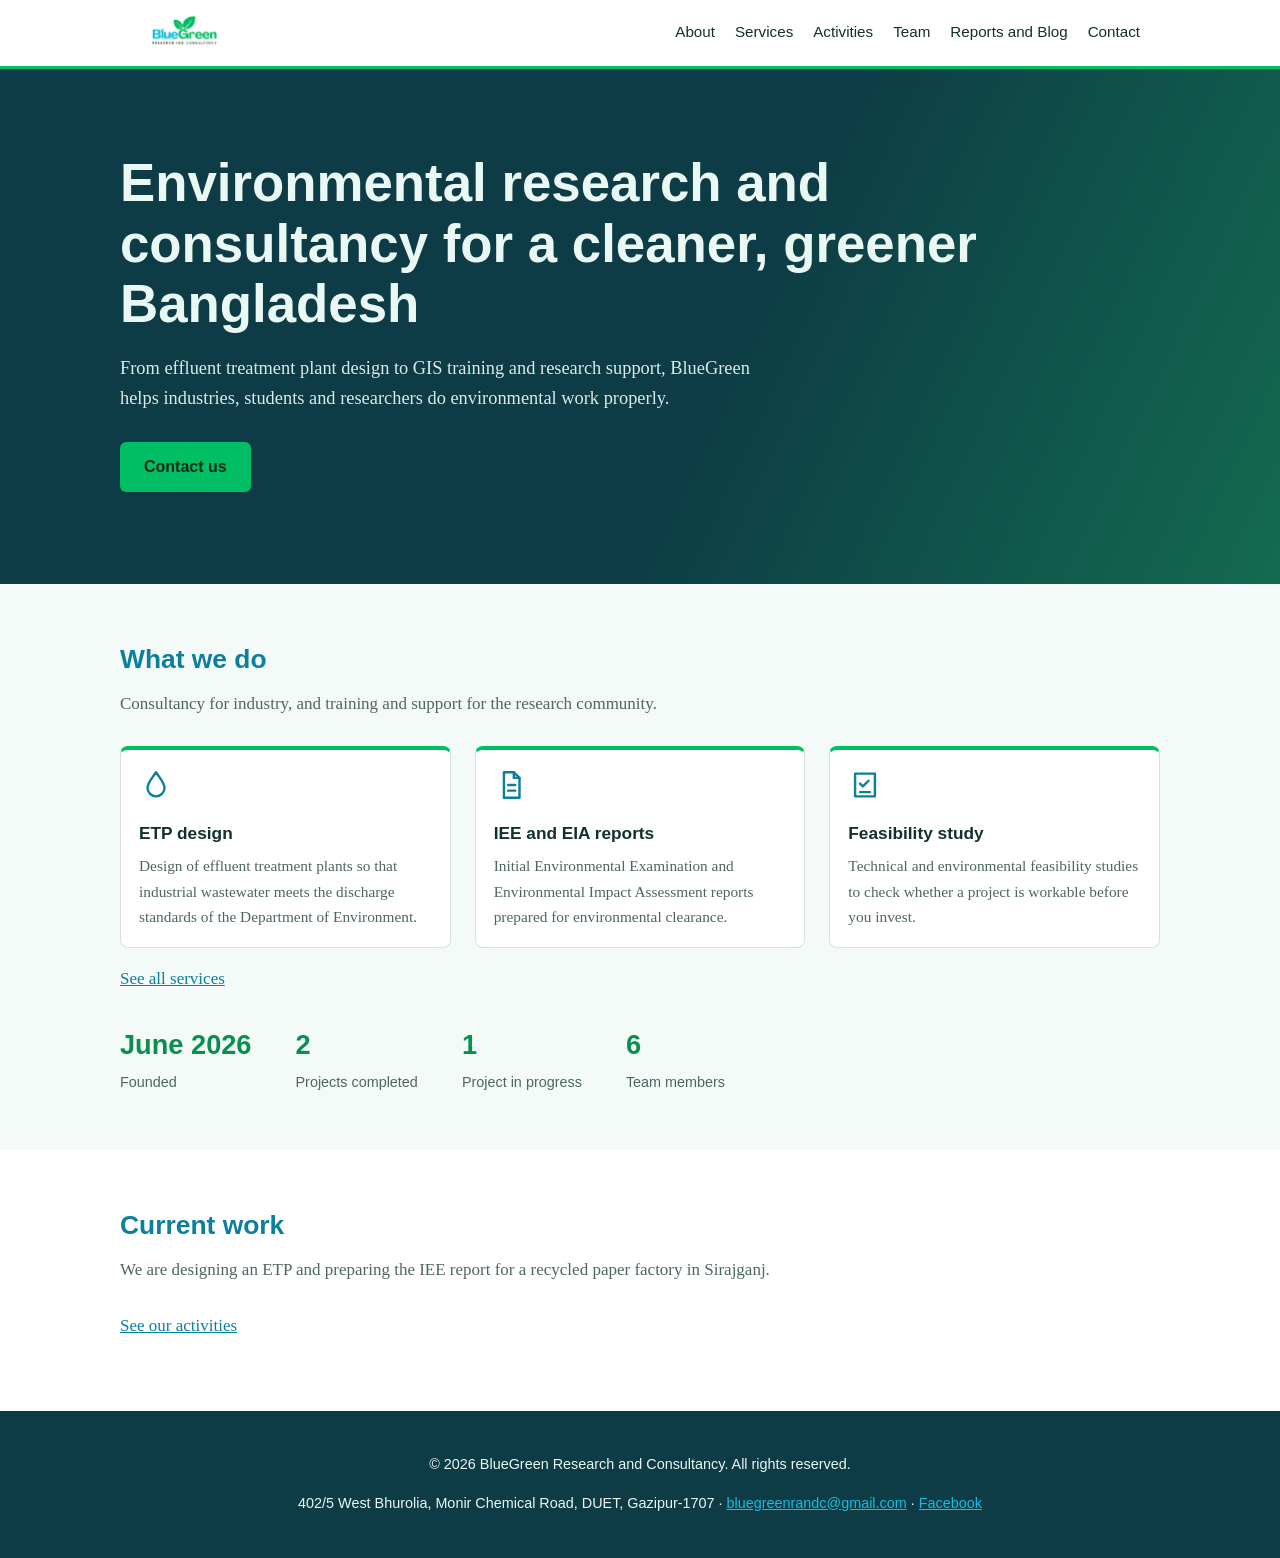
==== index.html @ 87f39065 "Add files via upload" ====
<!DOCTYPE html>
<html lang="en"><head><meta charset="utf-8"><meta name="viewport" content="width=device-width, initial-scale=1">
<title>Home | BlueGreen Research and Consultancy</title>
<meta name="description" content="BlueGreen Research and Consultancy, Gazipur: ETP design, IEE/EIA reports, GIS and hydrological training, and research support.">
<link rel="icon" href="logo.png"><link rel="stylesheet" href="style.css"></head><body>
<header><nav><a class="logo" href="index.html"><img src="logo.png" alt="BlueGreen Research and Consultancy"></a><a class="l" href="about.html">About</a><a class="l" href="services.html">Services</a><a class="l" href="activities.html">Activities</a><a class="l" href="team.html">Team</a><a class="l" href="publications.html">Reports and Blog</a><a class="l" href="contact.html">Contact</a></nav></header>
<main><div class="hero"><div class="wrap"><h1>Environmental research and consultancy for a cleaner, greener Bangladesh</h1>
<p>From effluent treatment plant design to GIS training and research support, BlueGreen helps industries, students and researchers do environmental work properly.</p>
<a class="btn" href="contact.html">Contact us</a></div></div>
<section><div class="wrap"><h2>What we do</h2><p class="lead">Consultancy for industry, and training and support for the research community.</p><div class="grid"><div class="card"><svg viewBox="0 0 24 24" aria-hidden="true"><path d="M12 3C9 7.5 6 10.5 6 14a6 6 0 0 0 12 0c0-3.500-3-6.500-6-11z"/></svg><h3>ETP design</h3><p>Design of effluent treatment plants so that industrial wastewater meets the discharge standards of the Department of Environment.</p></div><div class="card"><svg viewBox="0 0 24 24" aria-hidden="true"><path d="M7 3h7l4 4v14H7z"/><path d="M14 3v4h4M10 12h5M10 16h5"/></svg><h3>IEE and EIA reports</h3><p>Initial Environmental Examination and Environmental Impact Assessment reports prepared for environmental clearance.</p></div><div class="card"><svg viewBox="0 0 24 24" aria-hidden="true"><path d="M5 4h14v16H5z"/><path d="m8.500 11 2 2 4-4M8.500 17h7"/></svg><h3>Feasibility study</h3><p>Technical and environmental feasibility studies to check whether a project is workable before you invest.</p></div></div><p><a href="services.html">See all services</a></p>
<div class="facts"><div><b>June 2026</b><span>Founded</span></div><div><b>2</b><span>Projects completed</span></div><div><b>1</b><span>Project in progress</span></div><div><b>6</b><span>Team members</span></div></div></div></section>
<section class="alt"><div class="wrap"><h2>Current work</h2><p class="lead">We are designing an ETP and preparing the IEE report for a recycled paper factory in Sirajganj.</p><p><a href="activities.html">See our activities</a></p></div></section></main>
<footer><p>© 2026 BlueGreen Research and Consultancy. All rights reserved.</p>
<p>402/5 West Bhurolia, Monir Chemical Road, DUET, Gazipur-1707 · <a href="mailto:bluegreenrandc@gmail.com">bluegreenrandc@gmail.com</a> · <a href="https://www.facebook.com/bluegreenrand">Facebook</a></p></footer></body></html>
---- style.css ----
:root{--bg:#f4faf8;--surface:#fff;--ink:#12302e;--muted:#4d6663;--line:#d3e2df;--blue:#0b7f9c;--green:#0a8f4f;--cyan:#12c0e0;--leaf:#00be63;--hero:#0d3b46;--hero-ink:#eaf8f3}
@media (prefers-color-scheme:dark){:root{--bg:#0c1b1c;--surface:#12272a;--ink:#e3f0ed;--muted:#9bb5b1;--line:#24403f;--blue:#5fd0ea;--green:#5fdc9b;--hero:#0a2a33}}
*{box-sizing:border-box}
body{margin:0;font:17px/1.65 Georgia,"Times New Roman",serif;background:var(--bg);color:var(--ink)}
h1,h2,h3,nav,.btn,label,button,footer,.tag{font-family:"Trebuchet MS","Segoe UI",Arial,sans-serif}
a{color:var(--blue)}
:focus-visible{outline:3px solid var(--leaf);outline-offset:2px}
header{position:sticky;top:0;z-index:5;background:var(--surface);border-bottom:3px solid var(--leaf)}
nav{max-width:1040px;margin:auto;padding:8px 20px;display:flex;flex-wrap:wrap;gap:6px 20px;align-items:center}
nav .logo{margin-right:auto;display:flex;background:#fff;border-radius:6px;padding:2px 8px}
nav .logo img{height:46px;width:auto;display:block}
nav a.l{text-decoration:none;font-size:.95rem;color:var(--ink);padding-bottom:2px}
nav a.l:hover{color:var(--green)}
nav a[aria-current]{color:var(--green);border-bottom:2px solid var(--leaf)}
.wrap{max-width:1040px;margin:auto}
.hero{background:linear-gradient(115deg,var(--hero) 55%,#136b4f);color:var(--hero-ink);padding:84px 20px 92px}
.hero h1{font-size:clamp(2rem,5vw,3.3rem);line-height:1.15;margin:0 0 18px;max-width:17em}
.hero p{max-width:35em;font-size:1.15rem;margin:0 0 28px;opacity:.93}
.page-head{background:var(--hero);color:var(--hero-ink);padding:44px 20px;border-bottom:4px solid var(--cyan)}
.page-head h1{margin:0 0 6px;font-size:2.1rem}
.page-head p{margin:0;opacity:.9;max-width:38em}
.btn{display:inline-block;background:var(--leaf);color:#04281a;padding:12px 24px;border-radius:6px;text-decoration:none;font-weight:700;border:0;cursor:pointer;font-size:1rem}
.btn:hover{background:#3fe08c}
section{padding:54px 20px}
section.alt{background:var(--surface)}
h2{font-size:1.65rem;margin:0 0 8px;color:var(--blue)}
.lead{color:var(--muted);max-width:40em;margin:0 0 28px}
.grid{display:grid;grid-template-columns:repeat(auto-fit,minmax(250px,1fr));gap:24px}
.card{border:1px solid var(--line);border-top:4px solid var(--leaf);border-radius:8px;padding:18px;background:var(--surface)}
section.alt .card{background:var(--bg)}
.card h3{margin:8px 0 6px;font-size:1.08rem}
.card p{margin:0;color:var(--muted);font-size:.96rem}
.card svg{width:34px;height:34px;stroke:var(--blue);fill:none;stroke-width:1.7;stroke-linecap:round;stroke-linejoin:round}
.tag{display:inline-block;font-size:.8rem;font-weight:700;padding:2px 10px;border-radius:99px;background:var(--leaf);color:#04281a;margin-bottom:6px}
.tag.go{background:var(--cyan)}
.facts{display:flex;flex-wrap:wrap;gap:12px 44px;margin-top:30px;font-family:"Trebuchet MS",Arial,sans-serif}
.facts b{display:block;font-size:1.7rem;color:var(--green)}
.facts span{font-size:.9rem;color:var(--muted)}
.avatar{width:76px;height:76px;border-radius:50%;background:var(--blue);color:#fff;display:grid;place-items:center;font:700 1.5rem "Trebuchet MS",Arial,sans-serif;margin-bottom:10px}
.person:nth-child(even) .avatar{background:var(--green)}
.person h3{margin:0;font-size:1.05rem}
.person .role{margin:2px 0;color:var(--blue);font:700 .9rem "Trebuchet MS",Arial,sans-serif}
.person p{margin:0;color:var(--muted);font-size:.92rem}
.contact{display:grid;grid-template-columns:repeat(auto-fit,minmax(280px,1fr));gap:40px}
form{display:grid;gap:12px}
label{font-size:.9rem;font-weight:700}
input,textarea{width:100%;padding:10px 12px;border:1px solid var(--line);border-radius:6px;background:var(--bg);color:var(--ink);font:inherit}
.empty{border:2px dashed var(--line);border-radius:8px;padding:22px;color:var(--muted)}
article.card p+p{margin-top:8px}
footer{background:var(--hero);color:var(--hero-ink);text-align:center;padding:28px 20px;font-size:.9rem}
footer a{color:var(--cyan)}
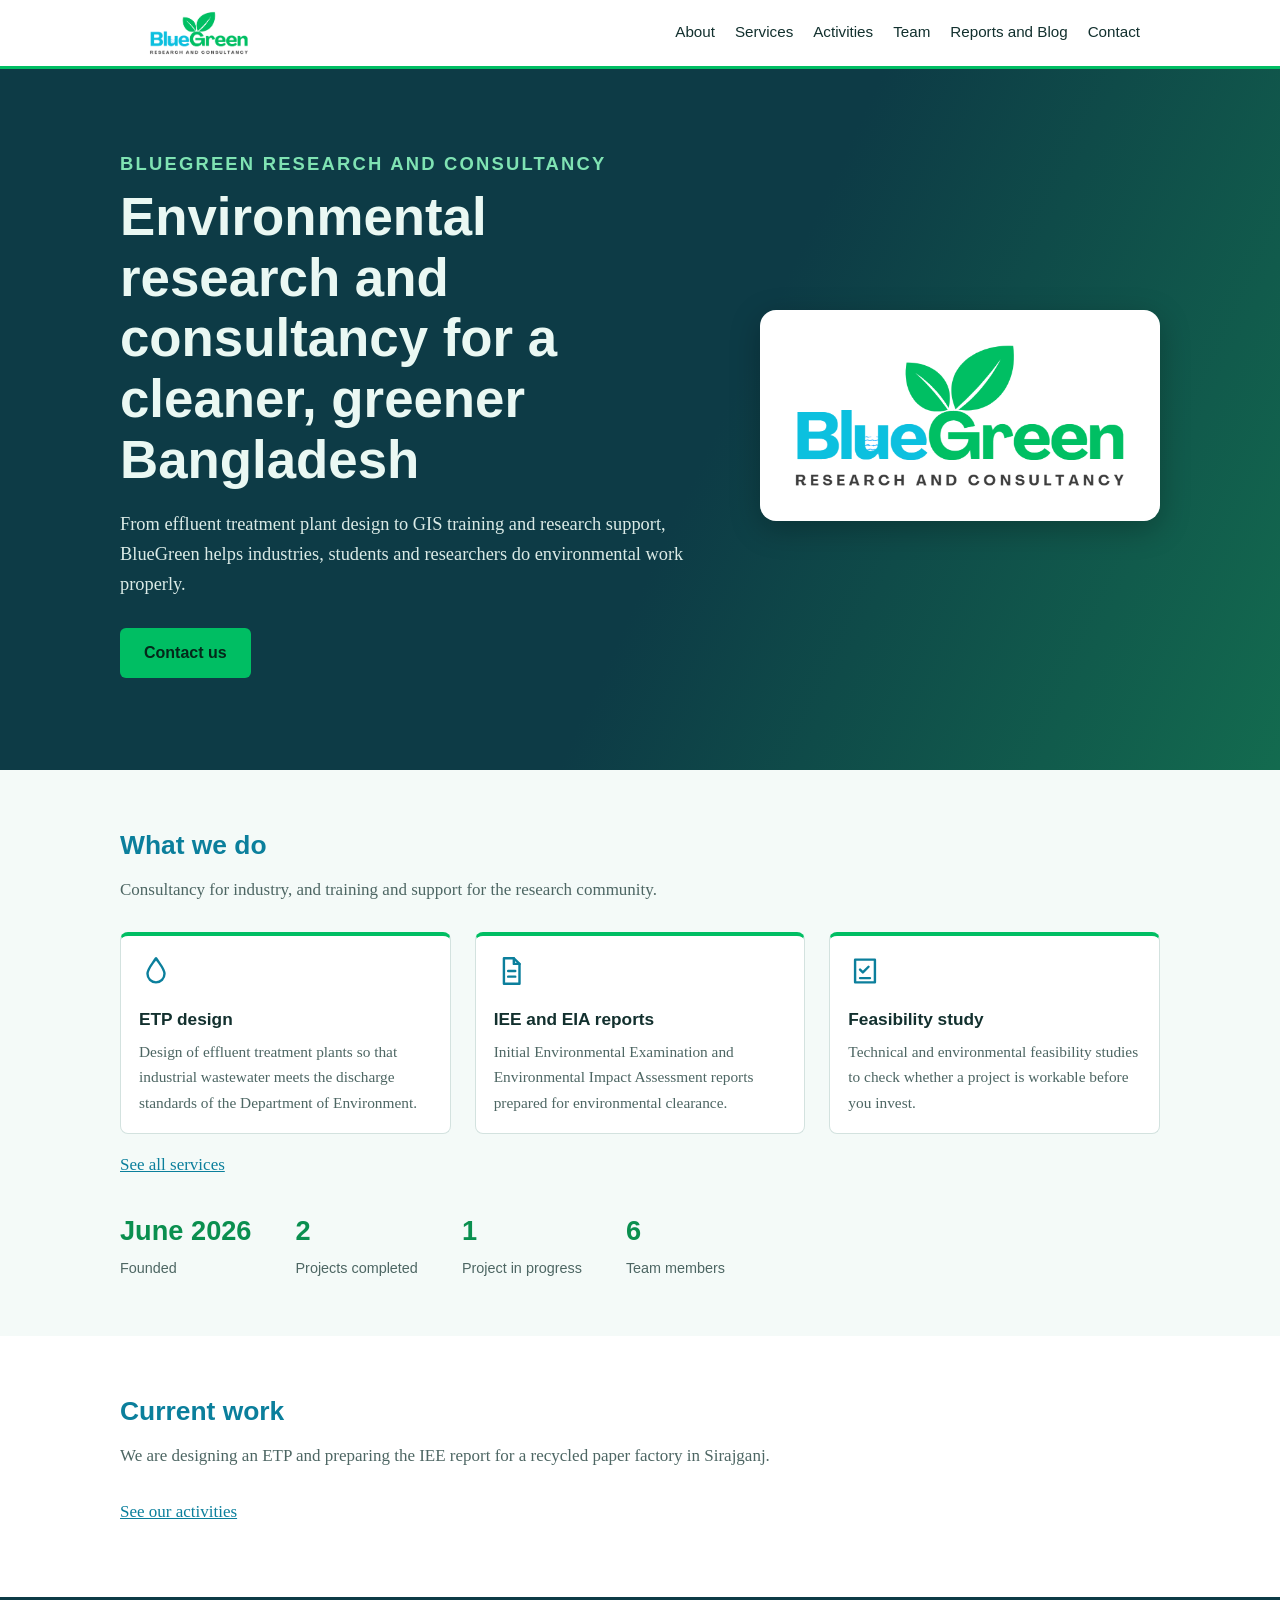
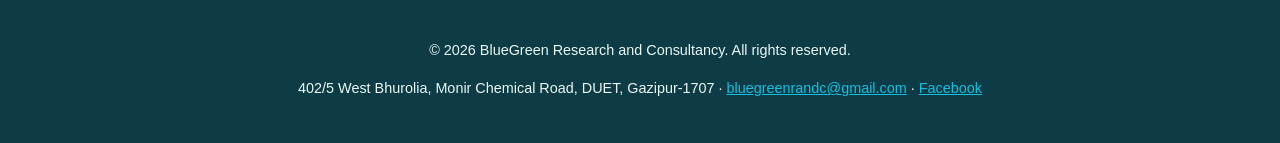
==== commit b8b1b4e5: "Add files via upload" ====
--- a/index.html
+++ b/index.html
@@ -4,9 +4,12 @@
 <meta name="description" content="BlueGreen Research and Consultancy, Gazipur: ETP design, IEE/EIA reports, GIS and hydrological training, and research support.">
 <link rel="icon" href="logo.png"><link rel="stylesheet" href="style.css"></head><body>
 <header><nav><a class="logo" href="index.html"><img src="logo.png" alt="BlueGreen Research and Consultancy"></a><a class="l" href="about.html">About</a><a class="l" href="services.html">Services</a><a class="l" href="activities.html">Activities</a><a class="l" href="team.html">Team</a><a class="l" href="publications.html">Reports and Blog</a><a class="l" href="contact.html">Contact</a></nav></header>
-<main><div class="hero"><div class="wrap"><h1>Environmental research and consultancy for a cleaner, greener Bangladesh</h1>
+<main><div class="hero"><div class="wrap hero-grid"><div>
+<p class="eyebrow">BlueGreen Research and Consultancy</p>
+<h1>Environmental research and consultancy for a cleaner, greener Bangladesh</h1>
 <p>From effluent treatment plant design to GIS training and research support, BlueGreen helps industries, students and researchers do environmental work properly.</p>
-<a class="btn" href="contact.html">Contact us</a></div></div>
+<a class="btn" href="contact.html">Contact us</a></div>
+<div class="hero-logo"><img src="logo.png" alt="BlueGreen Research and Consultancy logo"></div></div></div>
 <section><div class="wrap"><h2>What we do</h2><p class="lead">Consultancy for industry, and training and support for the research community.</p><div class="grid"><div class="card"><svg viewBox="0 0 24 24" aria-hidden="true"><path d="M12 3C9 7.5 6 10.5 6 14a6 6 0 0 0 12 0c0-3.500-3-6.500-6-11z"/></svg><h3>ETP design</h3><p>Design of effluent treatment plants so that industrial wastewater meets the discharge standards of the Department of Environment.</p></div><div class="card"><svg viewBox="0 0 24 24" aria-hidden="true"><path d="M7 3h7l4 4v14H7z"/><path d="M14 3v4h4M10 12h5M10 16h5"/></svg><h3>IEE and EIA reports</h3><p>Initial Environmental Examination and Environmental Impact Assessment reports prepared for environmental clearance.</p></div><div class="card"><svg viewBox="0 0 24 24" aria-hidden="true"><path d="M5 4h14v16H5z"/><path d="m8.500 11 2 2 4-4M8.500 17h7"/></svg><h3>Feasibility study</h3><p>Technical and environmental feasibility studies to check whether a project is workable before you invest.</p></div></div><p><a href="services.html">See all services</a></p>
 <div class="facts"><div><b>June 2026</b><span>Founded</span></div><div><b>2</b><span>Projects completed</span></div><div><b>1</b><span>Project in progress</span></div><div><b>6</b><span>Team members</span></div></div></div></section>
 <section class="alt"><div class="wrap"><h2>Current work</h2><p class="lead">We are designing an ETP and preparing the IEE report for a recycled paper factory in Sirajganj.</p><p><a href="activities.html">See our activities</a></p></div></section></main>
--- a/style.css
+++ b/style.css
@@ -49,3 +49,9 @@
 article.card p+p{margin-top:8px}
 footer{background:var(--hero);color:var(--hero-ink);text-align:center;padding:28px 20px;font-size:.9rem}
 footer a{color:var(--cyan)}
+
+.hero-grid{display:grid;grid-template-columns:1.5fr 1fr;gap:40px;align-items:center}
+.hero-logo{background:#fff;border-radius:16px;padding:28px;box-shadow:0 8px 30px rgba(0,0,0,.25)}
+.hero-logo img{width:100%;height:auto;display:block}
+.eyebrow{font:700 .95rem "Trebuchet MS",Arial,sans-serif;letter-spacing:.12em;text-transform:uppercase;color:#7fe3b3;margin:0 0 12px!important;opacity:1!important}
+@media (max-width:760px){.hero-grid{grid-template-columns:1fr}.hero-logo{max-width:320px;order:-1}}
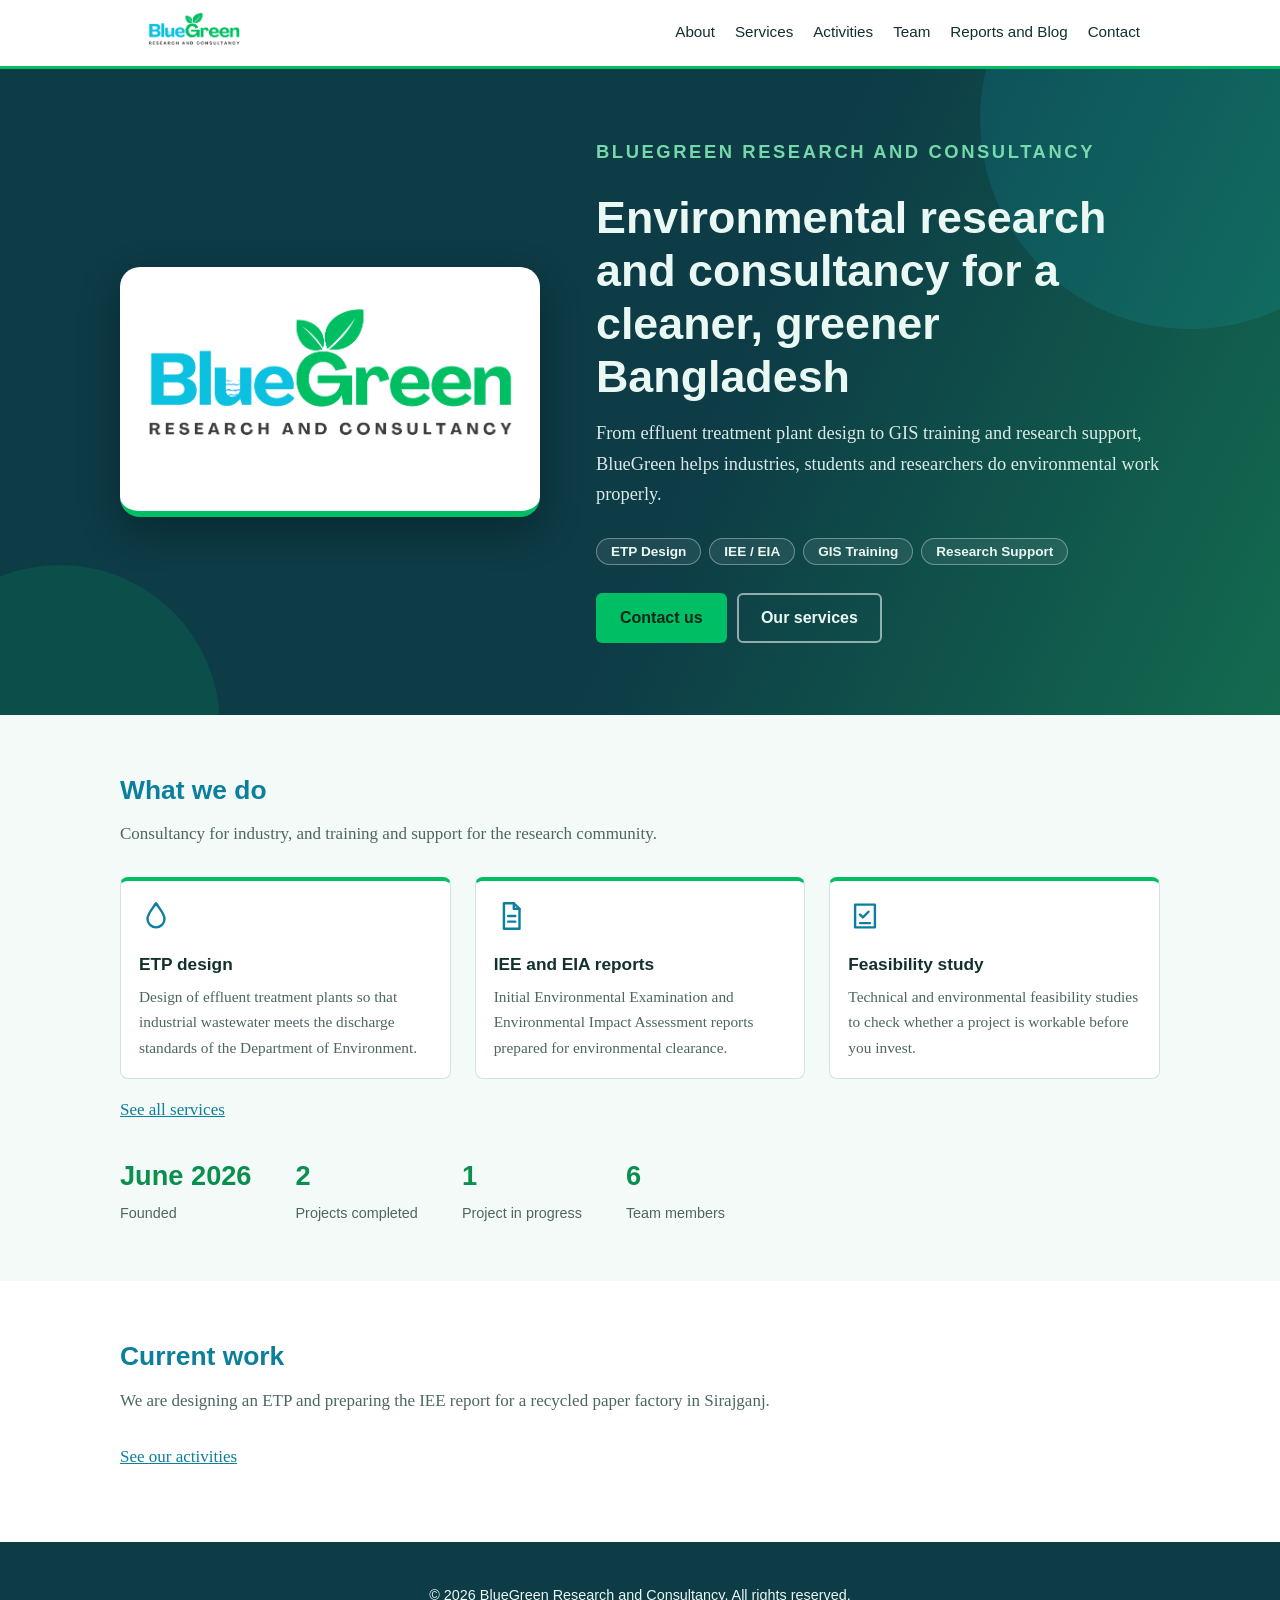
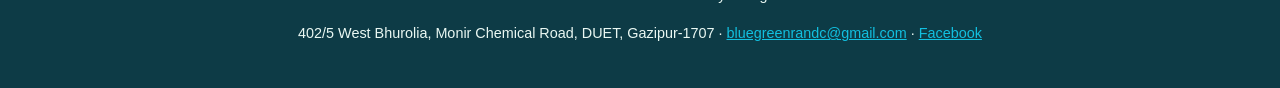
==== commit 9908e6a1: "Add files via upload" ====
--- a/index.html
+++ b/index.html
@@ -2,14 +2,34 @@
 <html lang="en"><head><meta charset="utf-8"><meta name="viewport" content="width=device-width, initial-scale=1">
 <title>Home | BlueGreen Research and Consultancy</title>
 <meta name="description" content="BlueGreen Research and Consultancy, Gazipur: ETP design, IEE/EIA reports, GIS and hydrological training, and research support.">
-<link rel="icon" href="logo.png"><link rel="stylesheet" href="style.css"></head><body>
+<link rel="icon" href="logo.png"><link rel="stylesheet" href="style.css"><style>
+.h2x{position:relative;overflow:hidden;padding:72px 20px}
+.h2x::before,.h2x::after{content:"";position:absolute;border-radius:50%;pointer-events:none}
+.h2x::before{width:420px;height:420px;right:-120px;top:-160px;background:rgba(18,192,224,.12)}
+.h2x::after{width:320px;height:320px;left:-100px;bottom:-170px;background:rgba(0,190,99,.14)}
+.hx{position:relative;z-index:1;display:grid;grid-template-columns:minmax(260px,420px) 1fr;gap:56px;align-items:center}
+.hx-logo{background:#fff;border-radius:20px;padding:30px 26px;box-shadow:0 14px 40px rgba(0,0,0,.3);border-bottom:6px solid var(--leaf)}
+.hx-logo img{width:100%;height:auto;display:block}
+.hx-name{font:700 .9rem "Trebuchet MS",Arial,sans-serif;letter-spacing:.14em;text-transform:uppercase;color:#7fe3b3;margin:0 0 14px}
+.hx-text h1{font-size:clamp(1.9rem,3.6vw,2.8rem);line-height:1.18;margin:0 0 16px}
+.hx-sub{font-size:1.1rem;max-width:34em;margin:0 0 20px;opacity:.93}
+.hx-chips{list-style:none;padding:0;margin:0 0 28px;display:flex;flex-wrap:wrap;gap:8px}
+.hx-chips li{font:600 .85rem "Trebuchet MS",Arial,sans-serif;padding:5px 14px;border:1px solid rgba(255,255,255,.35);border-radius:99px;background:rgba(255,255,255,.08)}
+.btn.ghost{background:transparent;color:var(--hero-ink);border:2px solid rgba(255,255,255,.55);padding:10px 22px;margin-left:6px}
+.btn.ghost:hover{background:rgba(255,255,255,.12)}
+@media (max-width:820px){.hx{grid-template-columns:1fr;gap:32px}.hx-logo{max-width:340px}.btn.ghost{margin:10px 0 0}}
+</style>
+</head><body>
 <header><nav><a class="logo" href="index.html"><img src="logo.png" alt="BlueGreen Research and Consultancy"></a><a class="l" href="about.html">About</a><a class="l" href="services.html">Services</a><a class="l" href="activities.html">Activities</a><a class="l" href="team.html">Team</a><a class="l" href="publications.html">Reports and Blog</a><a class="l" href="contact.html">Contact</a></nav></header>
-<main><div class="hero"><div class="wrap hero-grid"><div>
-<p class="eyebrow">BlueGreen Research and Consultancy</p>
+<main><div class="hero h2x"><div class="wrap hx">
+<div class="hx-logo"><img src="logo.png" alt="BlueGreen Research and Consultancy logo"></div>
+<div class="hx-text">
+<p class="hx-name">BlueGreen Research and Consultancy</p>
 <h1>Environmental research and consultancy for a cleaner, greener Bangladesh</h1>
-<p>From effluent treatment plant design to GIS training and research support, BlueGreen helps industries, students and researchers do environmental work properly.</p>
-<a class="btn" href="contact.html">Contact us</a></div>
-<div class="hero-logo"><img src="logo.png" alt="BlueGreen Research and Consultancy logo"></div></div></div>
+<p class="hx-sub">From effluent treatment plant design to GIS training and research support, BlueGreen helps industries, students and researchers do environmental work properly.</p>
+<ul class="hx-chips"><li>ETP Design</li><li>IEE / EIA</li><li>GIS Training</li><li>Research Support</li></ul>
+<a class="btn" href="contact.html">Contact us</a> <a class="btn ghost" href="services.html">Our services</a>
+</div></div></div>
 <section><div class="wrap"><h2>What we do</h2><p class="lead">Consultancy for industry, and training and support for the research community.</p><div class="grid"><div class="card"><svg viewBox="0 0 24 24" aria-hidden="true"><path d="M12 3C9 7.5 6 10.5 6 14a6 6 0 0 0 12 0c0-3.500-3-6.500-6-11z"/></svg><h3>ETP design</h3><p>Design of effluent treatment plants so that industrial wastewater meets the discharge standards of the Department of Environment.</p></div><div class="card"><svg viewBox="0 0 24 24" aria-hidden="true"><path d="M7 3h7l4 4v14H7z"/><path d="M14 3v4h4M10 12h5M10 16h5"/></svg><h3>IEE and EIA reports</h3><p>Initial Environmental Examination and Environmental Impact Assessment reports prepared for environmental clearance.</p></div><div class="card"><svg viewBox="0 0 24 24" aria-hidden="true"><path d="M5 4h14v16H5z"/><path d="m8.500 11 2 2 4-4M8.500 17h7"/></svg><h3>Feasibility study</h3><p>Technical and environmental feasibility studies to check whether a project is workable before you invest.</p></div></div><p><a href="services.html">See all services</a></p>
 <div class="facts"><div><b>June 2026</b><span>Founded</span></div><div><b>2</b><span>Projects completed</span></div><div><b>1</b><span>Project in progress</span></div><div><b>6</b><span>Team members</span></div></div></div></section>
 <section class="alt"><div class="wrap"><h2>Current work</h2><p class="lead">We are designing an ETP and preparing the IEE report for a recycled paper factory in Sirajganj.</p><p><a href="activities.html">See our activities</a></p></div></section></main>
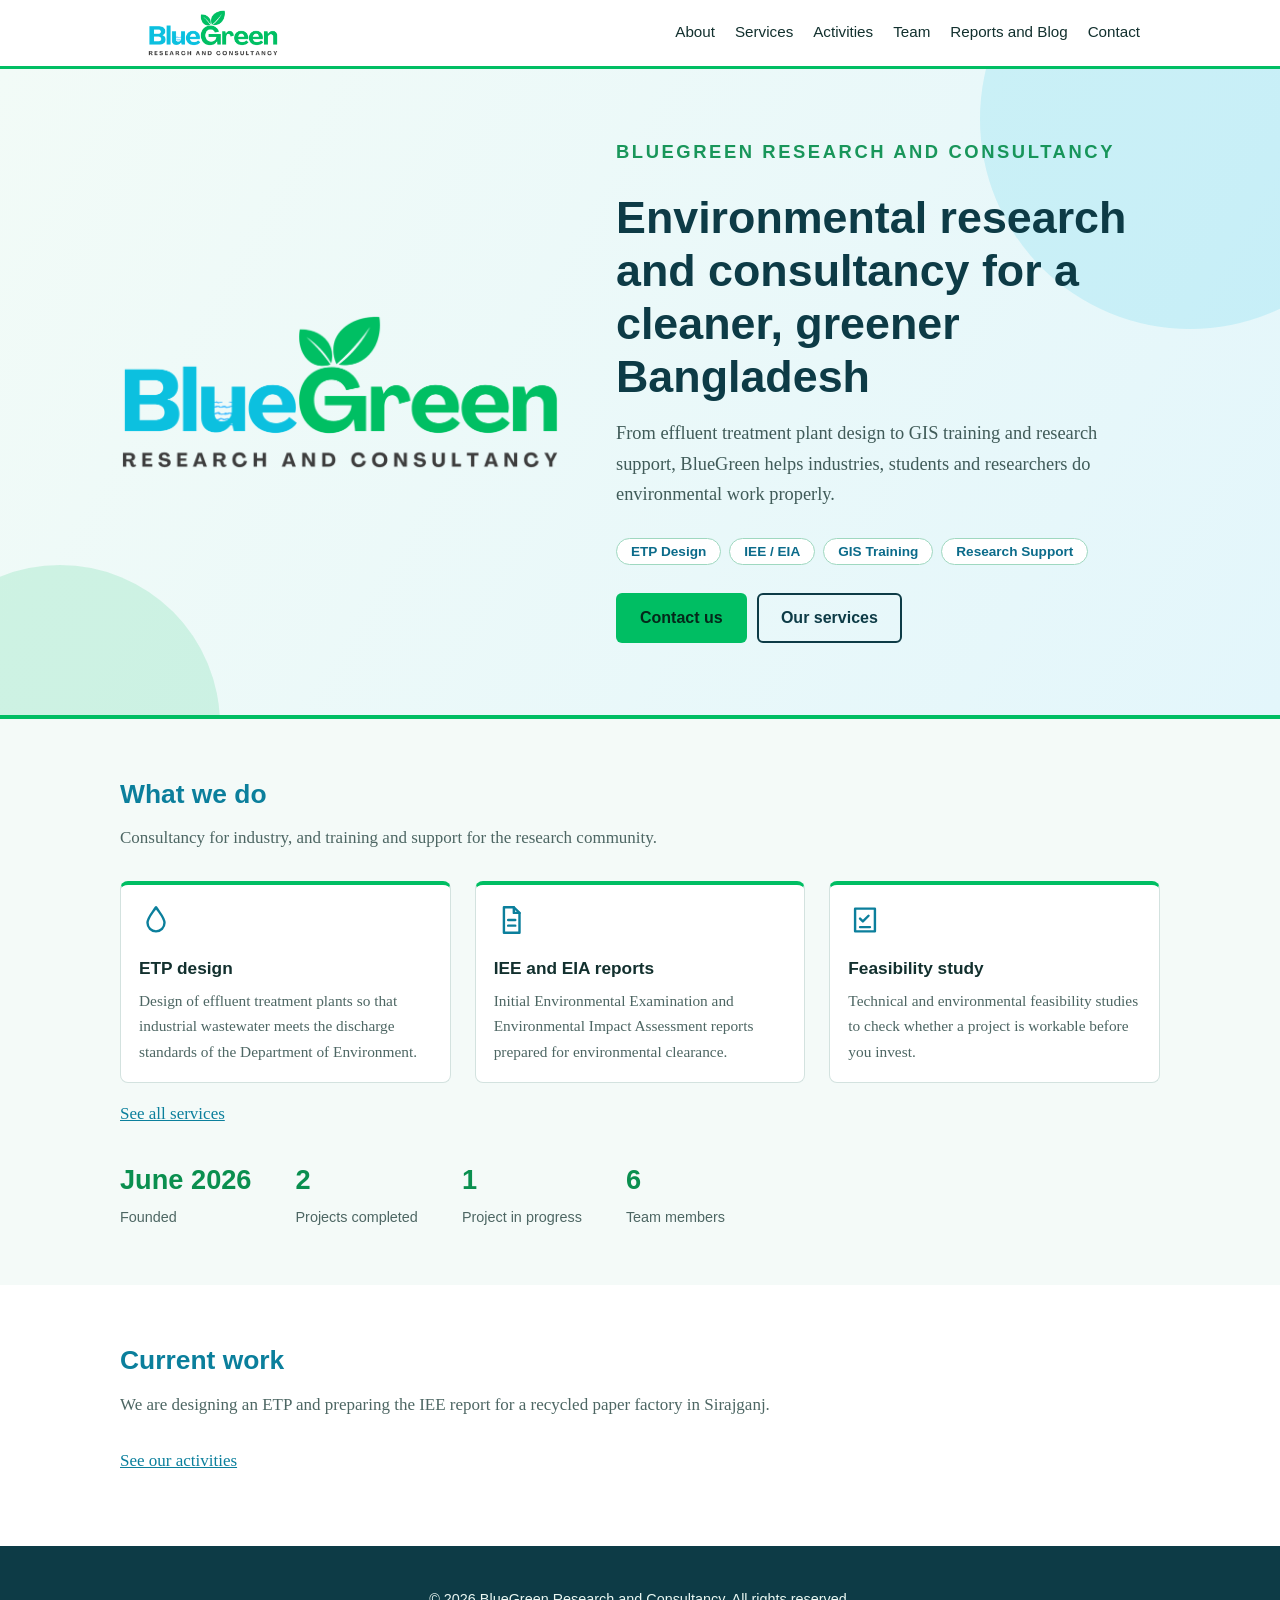
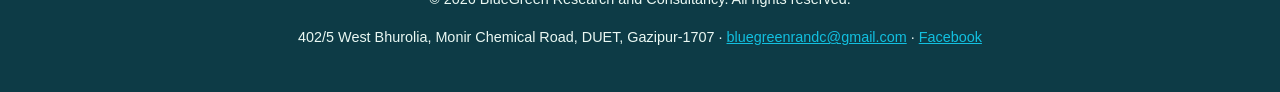
==== commit 133ce940: "Add files via upload" ====
--- a/index.html
+++ b/index.html
@@ -3,21 +3,20 @@
 <title>Home | BlueGreen Research and Consultancy</title>
 <meta name="description" content="BlueGreen Research and Consultancy, Gazipur: ETP design, IEE/EIA reports, GIS and hydrological training, and research support.">
 <link rel="icon" href="logo.png"><link rel="stylesheet" href="style.css"><style>
-.h2x{position:relative;overflow:hidden;padding:72px 20px}
+.h2x{position:relative;overflow:hidden;padding:72px 20px;background:linear-gradient(120deg,#f2fbf7 0%,#e3f6fb 100%);color:#12302e;border-bottom:4px solid #00be63}
 .h2x::before,.h2x::after{content:"";position:absolute;border-radius:50%;pointer-events:none}
-.h2x::before{width:420px;height:420px;right:-120px;top:-160px;background:rgba(18,192,224,.12)}
+.h2x::before{width:420px;height:420px;right:-120px;top:-160px;background:rgba(18,192,224,.14)}
 .h2x::after{width:320px;height:320px;left:-100px;bottom:-170px;background:rgba(0,190,99,.14)}
-.hx{position:relative;z-index:1;display:grid;grid-template-columns:minmax(260px,420px) 1fr;gap:56px;align-items:center}
-.hx-logo{background:#fff;border-radius:20px;padding:30px 26px;box-shadow:0 14px 40px rgba(0,0,0,.3);border-bottom:6px solid var(--leaf)}
+.hx{position:relative;z-index:1;display:grid;grid-template-columns:minmax(260px,440px) 1fr;gap:56px;align-items:center}
 .hx-logo img{width:100%;height:auto;display:block}
-.hx-name{font:700 .9rem "Trebuchet MS",Arial,sans-serif;letter-spacing:.14em;text-transform:uppercase;color:#7fe3b3;margin:0 0 14px}
-.hx-text h1{font-size:clamp(1.9rem,3.6vw,2.8rem);line-height:1.18;margin:0 0 16px}
-.hx-sub{font-size:1.1rem;max-width:34em;margin:0 0 20px;opacity:.93}
+.hx-name{font:700 .9rem "Trebuchet MS",Arial,sans-serif;letter-spacing:.14em;text-transform:uppercase;color:#0a8f4f;margin:0 0 14px}
+.hx-text h1{font-size:clamp(1.9rem,3.6vw,2.8rem);line-height:1.18;margin:0 0 16px;color:#0d3b46}
+.hx-sub{font-size:1.1rem;max-width:34em;margin:0 0 20px;color:#34504d;opacity:1}
 .hx-chips{list-style:none;padding:0;margin:0 0 28px;display:flex;flex-wrap:wrap;gap:8px}
-.hx-chips li{font:600 .85rem "Trebuchet MS",Arial,sans-serif;padding:5px 14px;border:1px solid rgba(255,255,255,.35);border-radius:99px;background:rgba(255,255,255,.08)}
-.btn.ghost{background:transparent;color:var(--hero-ink);border:2px solid rgba(255,255,255,.55);padding:10px 22px;margin-left:6px}
-.btn.ghost:hover{background:rgba(255,255,255,.12)}
-@media (max-width:820px){.hx{grid-template-columns:1fr;gap:32px}.hx-logo{max-width:340px}.btn.ghost{margin:10px 0 0}}
+.hx-chips li{font:600 .85rem "Trebuchet MS",Arial,sans-serif;padding:5px 14px;border:1px solid #9fd8c0;border-radius:99px;background:#fff;color:#0b6b8a}
+.btn.ghost{background:transparent;color:#0d3b46;border:2px solid #0d3b46;padding:10px 22px;margin-left:6px}
+.btn.ghost:hover{background:rgba(13,59,70,.08)}
+@media (max-width:820px){.hx{grid-template-columns:1fr;gap:28px}.hx-logo{max-width:340px}.btn.ghost{margin:10px 0 0}}
 </style>
 </head><body>
 <header><nav><a class="logo" href="index.html"><img src="logo.png" alt="BlueGreen Research and Consultancy"></a><a class="l" href="about.html">About</a><a class="l" href="services.html">Services</a><a class="l" href="activities.html">Activities</a><a class="l" href="team.html">Team</a><a class="l" href="publications.html">Reports and Blog</a><a class="l" href="contact.html">Contact</a></nav></header>
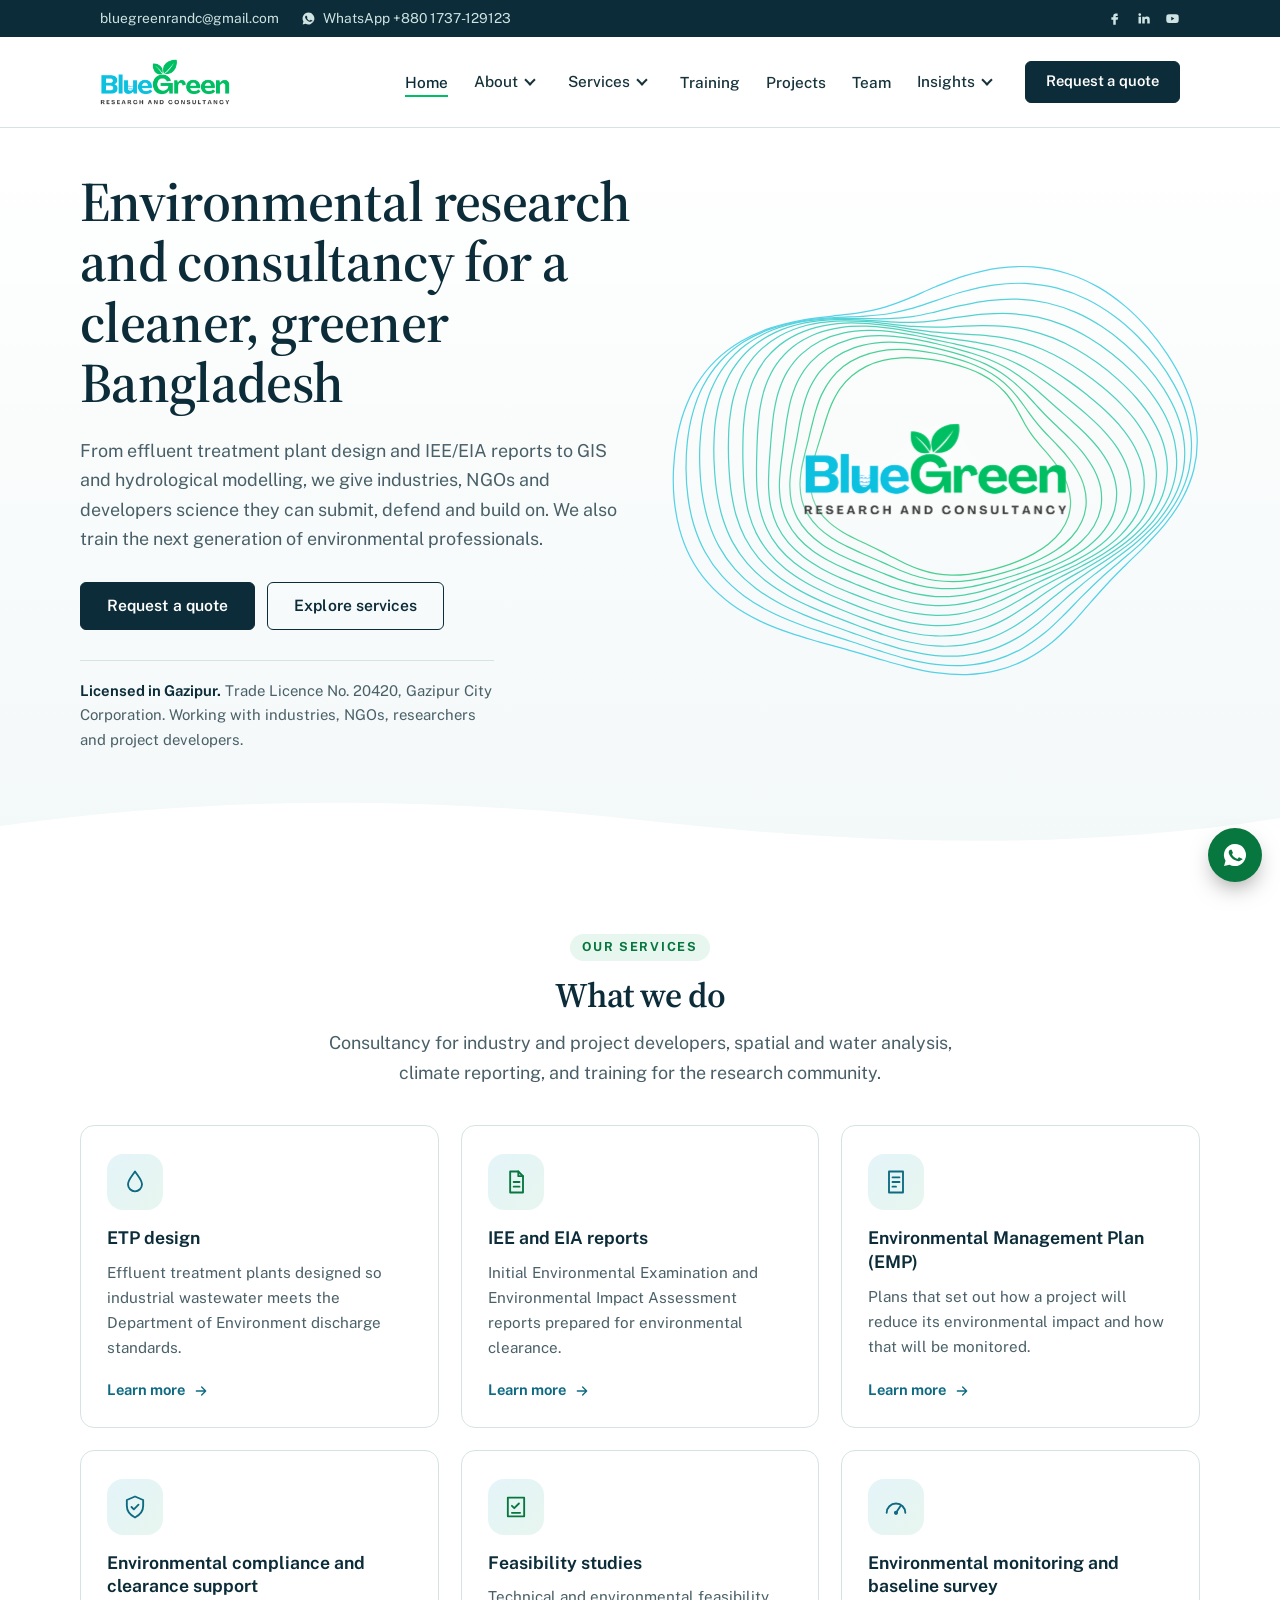
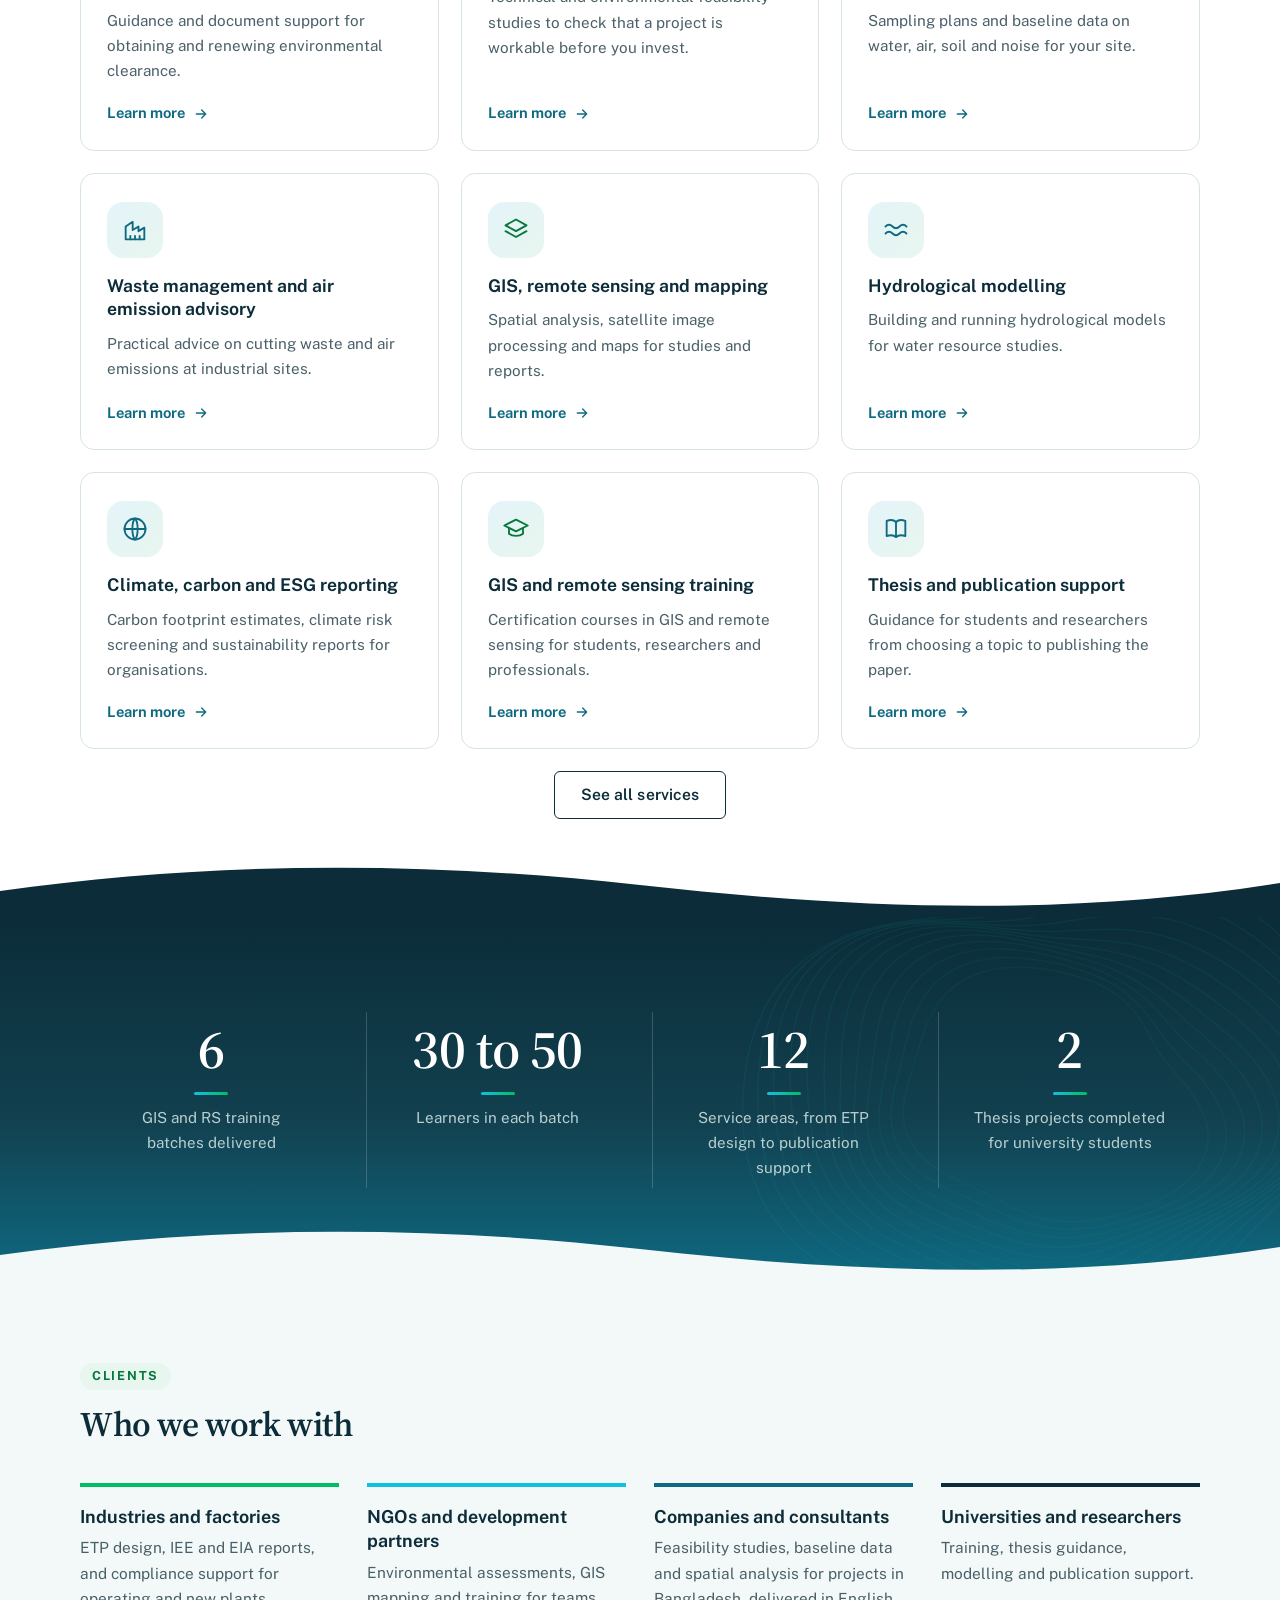
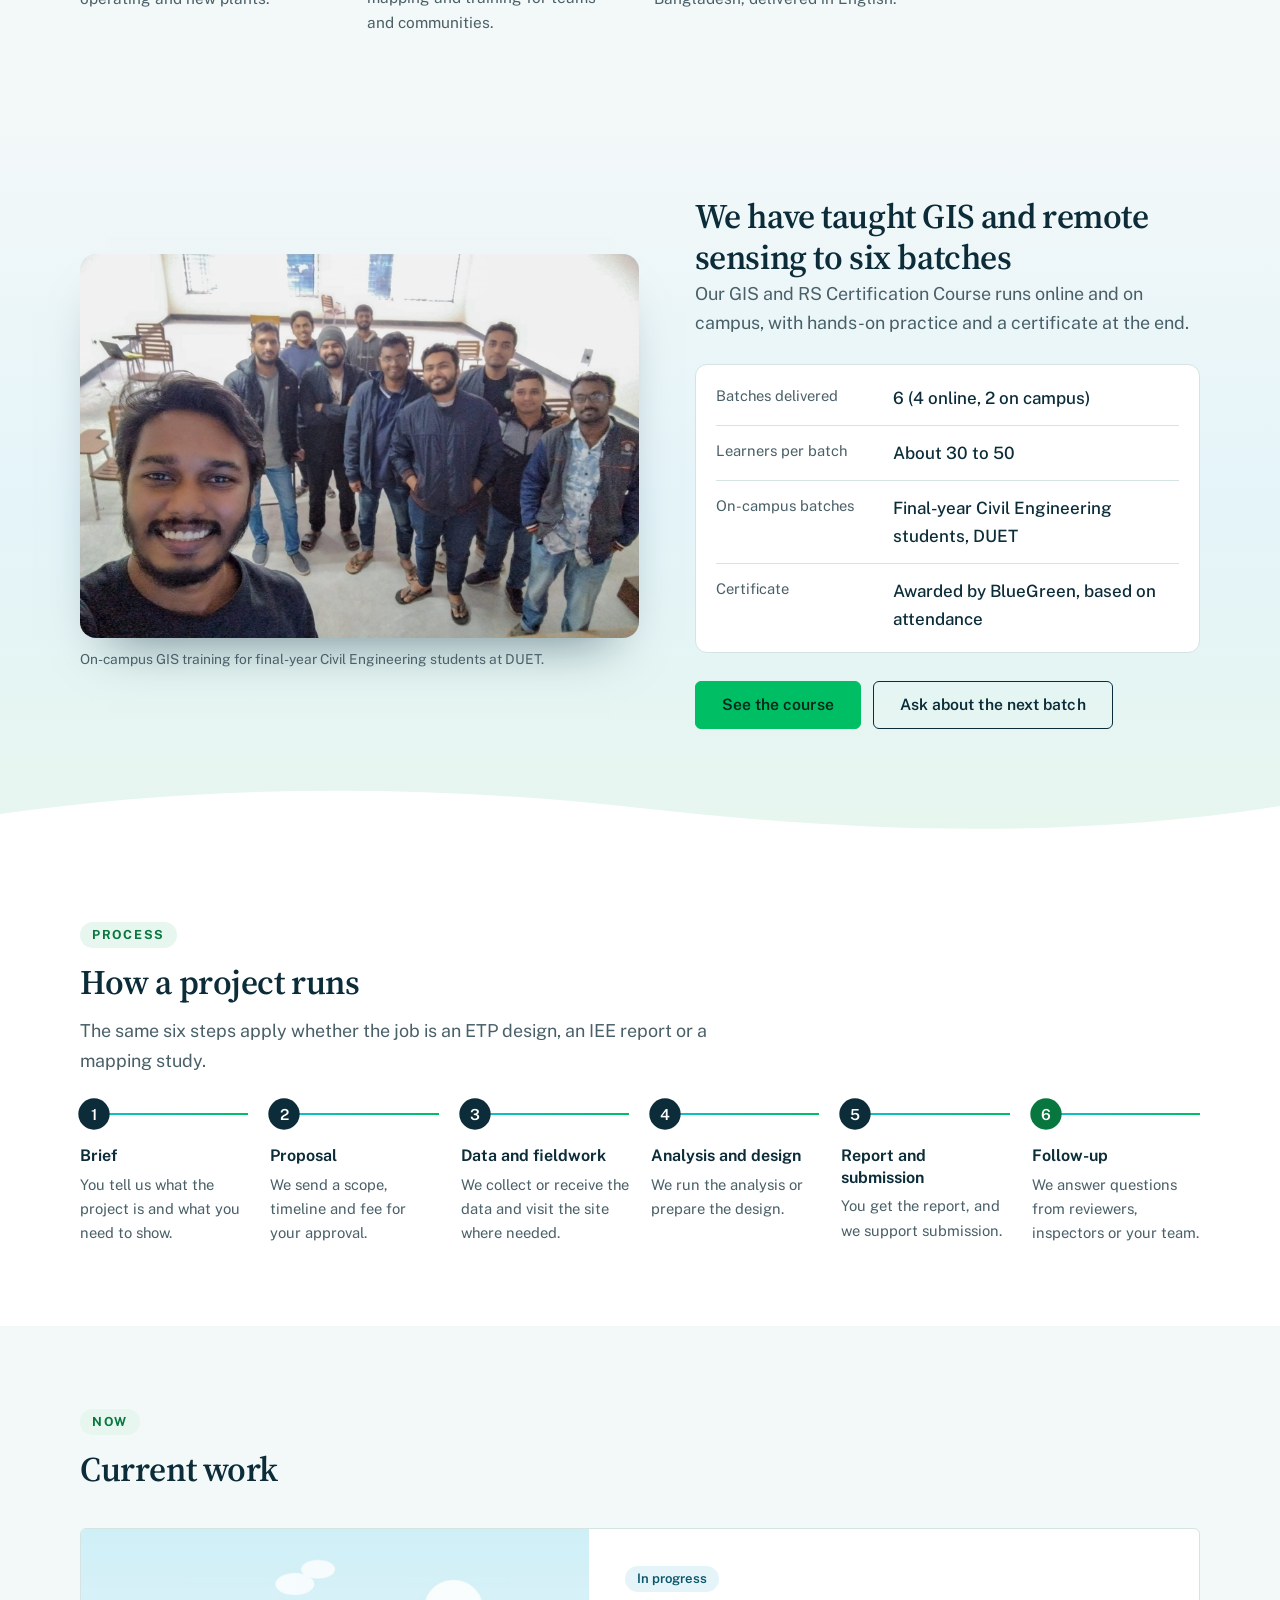
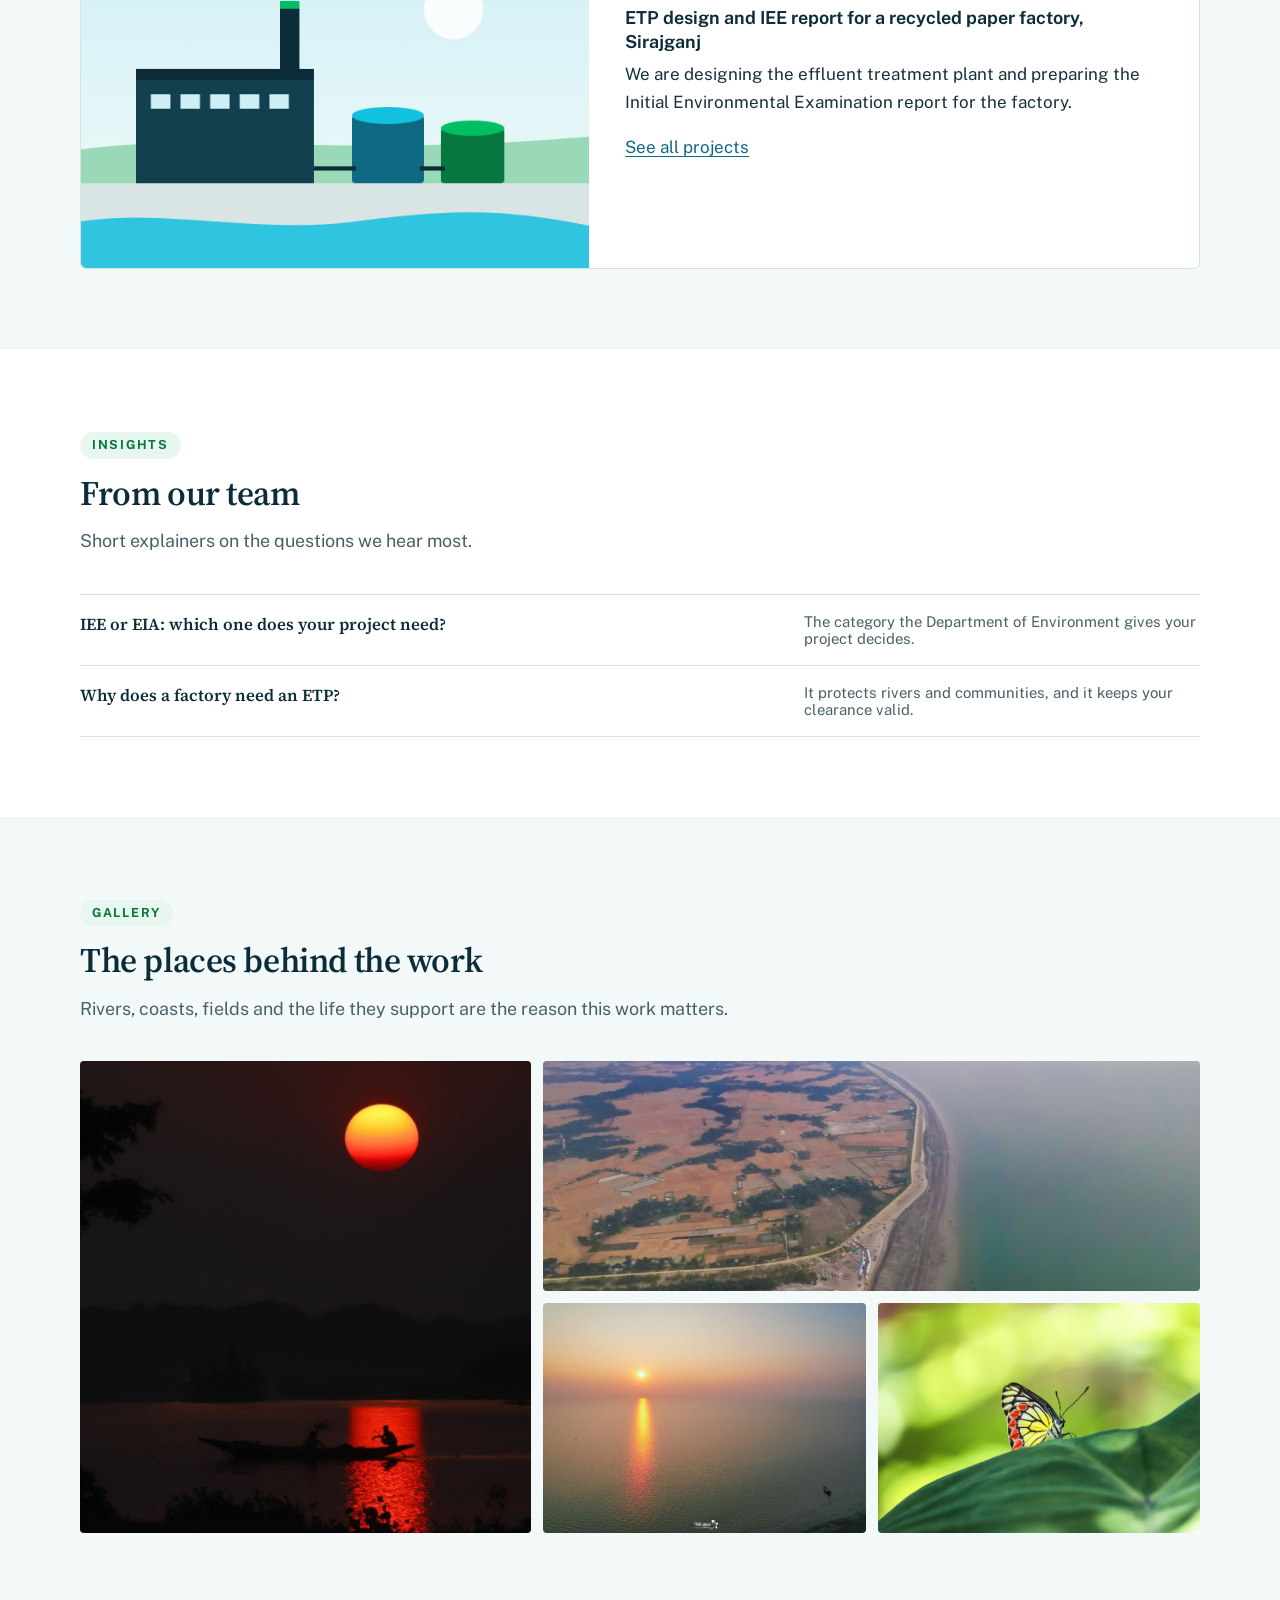
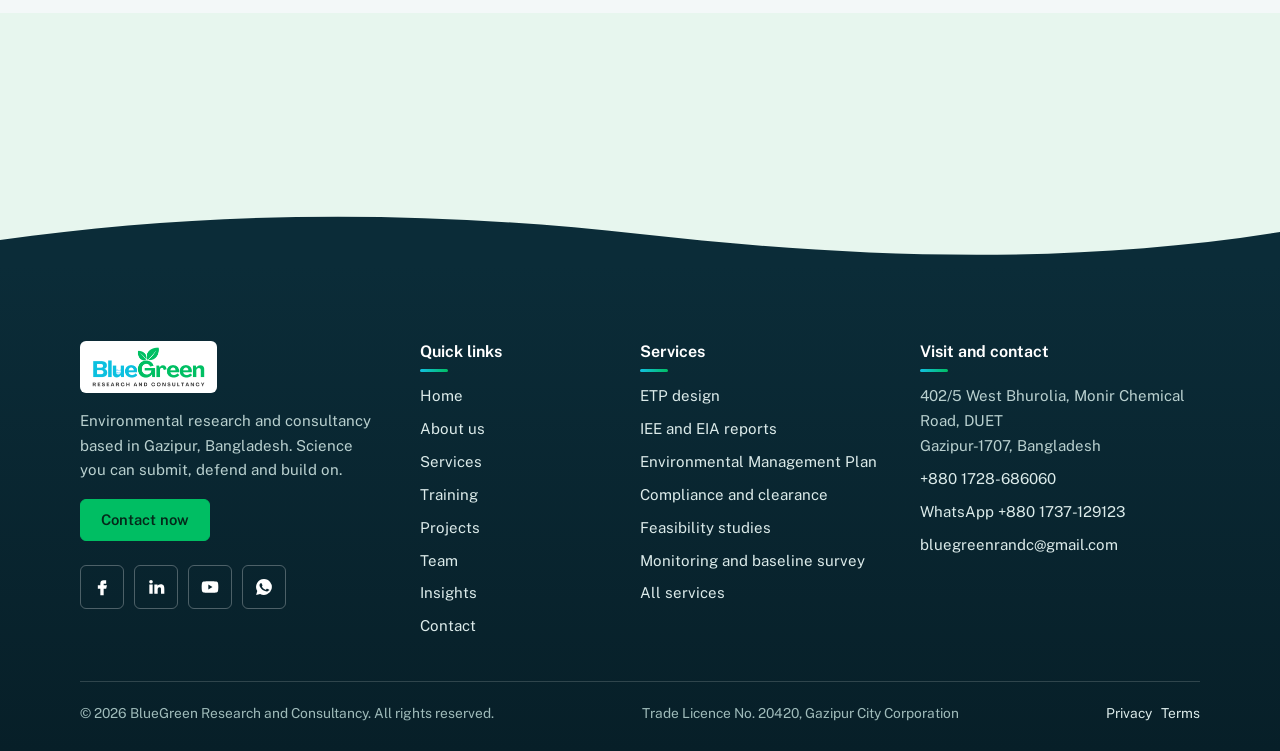
==== commit 1f7633eb: "Add files via upload" ====
--- a/index.html
+++ b/index.html
@@ -1,36 +1,136 @@
 <!DOCTYPE html>
-<html lang="en"><head><meta charset="utf-8"><meta name="viewport" content="width=device-width, initial-scale=1">
-<title>Home | BlueGreen Research and Consultancy</title>
-<meta name="description" content="BlueGreen Research and Consultancy, Gazipur: ETP design, IEE/EIA reports, GIS and hydrological training, and research support.">
-<link rel="icon" href="logo.png"><link rel="stylesheet" href="style.css"><style>
-.h2x{position:relative;overflow:hidden;padding:72px 20px;background:linear-gradient(120deg,#f2fbf7 0%,#e3f6fb 100%);color:#12302e;border-bottom:4px solid #00be63}
-.h2x::before,.h2x::after{content:"";position:absolute;border-radius:50%;pointer-events:none}
-.h2x::before{width:420px;height:420px;right:-120px;top:-160px;background:rgba(18,192,224,.14)}
-.h2x::after{width:320px;height:320px;left:-100px;bottom:-170px;background:rgba(0,190,99,.14)}
-.hx{position:relative;z-index:1;display:grid;grid-template-columns:minmax(260px,440px) 1fr;gap:56px;align-items:center}
-.hx-logo img{width:100%;height:auto;display:block}
-.hx-name{font:700 .9rem "Trebuchet MS",Arial,sans-serif;letter-spacing:.14em;text-transform:uppercase;color:#0a8f4f;margin:0 0 14px}
-.hx-text h1{font-size:clamp(1.9rem,3.6vw,2.8rem);line-height:1.18;margin:0 0 16px;color:#0d3b46}
-.hx-sub{font-size:1.1rem;max-width:34em;margin:0 0 20px;color:#34504d;opacity:1}
-.hx-chips{list-style:none;padding:0;margin:0 0 28px;display:flex;flex-wrap:wrap;gap:8px}
-.hx-chips li{font:600 .85rem "Trebuchet MS",Arial,sans-serif;padding:5px 14px;border:1px solid #9fd8c0;border-radius:99px;background:#fff;color:#0b6b8a}
-.btn.ghost{background:transparent;color:#0d3b46;border:2px solid #0d3b46;padding:10px 22px;margin-left:6px}
-.btn.ghost:hover{background:rgba(13,59,70,.08)}
-@media (max-width:820px){.hx{grid-template-columns:1fr;gap:28px}.hx-logo{max-width:340px}.btn.ghost{margin:10px 0 0}}
-</style>
-</head><body>
-<header><nav><a class="logo" href="index.html"><img src="logo.png" alt="BlueGreen Research and Consultancy"></a><a class="l" href="about.html">About</a><a class="l" href="services.html">Services</a><a class="l" href="activities.html">Activities</a><a class="l" href="team.html">Team</a><a class="l" href="publications.html">Reports and Blog</a><a class="l" href="contact.html">Contact</a></nav></header>
-<main><div class="hero h2x"><div class="wrap hx">
-<div class="hx-logo"><img src="logo.png" alt="BlueGreen Research and Consultancy logo"></div>
-<div class="hx-text">
-<p class="hx-name">BlueGreen Research and Consultancy</p>
+<html lang="en"><head><meta charset="utf-8">
+<meta name="viewport" content="width=device-width, initial-scale=1">
+<title>Environmental research and consultancy in Bangladesh</title>
+<meta name="description" content="BlueGreen Research and Consultancy, Gazipur: ETP design, IEE and EIA reports, feasibility studies, GIS and remote sensing, hydrological modelling and research support.">
+<meta name="theme-color" content="#0b2c38">
+<meta property="og:type" content="website"><meta property="og:site_name" content="BlueGreen Research and Consultancy">
+<meta property="og:title" content="Environmental research and consultancy in Bangladesh"><meta property="og:description" content="BlueGreen Research and Consultancy, Gazipur: ETP design, IEE and EIA reports, feasibility studies, GIS and remote sensing, hydrological modelling and research support."><meta property="og:image" content="https://www.bgrcbd.com/images/share.jpg"><meta property="og:url" content="https://www.bgrcbd.com/"><meta name="twitter:card" content="summary_large_image"><meta name="twitter:image" content="https://www.bgrcbd.com/images/share.jpg">
+<link rel="canonical" href="https://www.bgrcbd.com/">
+<link rel="icon" href="favicon.png" sizes="48x48"><link rel="icon" href="favicon-192.png" sizes="192x192" type="image/png"><link rel="apple-touch-icon" href="apple-touch-icon.png">
+<link rel="preconnect" href="https://fonts.googleapis.com"><link rel="preconnect" href="https://fonts.gstatic.com" crossorigin>
+<link href="https://fonts.googleapis.com/css2?family=Public+Sans:wght@400;500;600;700&family=Source+Serif+4:opsz,wght@8..60,500;8..60,600&display=swap" rel="stylesheet">
+<link rel="stylesheet" href="style.css">
+<script>document.documentElement.className+=" js"</script>
+<script type="application/ld+json">{"@context": "https://schema.org", "@type": "ProfessionalService", "name": "BlueGreen Research and Consultancy", "url": "https://www.bgrcbd.com", "logo": "https://www.bgrcbd.com/logo.png", "email": "bluegreenrandc@gmail.com", "telephone": "+8801728686060", "address": {"@type": "PostalAddress", "streetAddress": "402/5 West Bhurolia, Monir Chemical Road, DUET", "addressLocality": "Gazipur", "postalCode": "1707", "addressCountry": "BD"}, "sameAs": ["https://www.facebook.com/bluegreenrand", "https://www.linkedin.com/company/bluegreen-research-and-consuntancy/", "https://www.youtube.com/@BlueGreenResearchandConsultanc"], "description": "Environmental research and consultancy: ETP design, IEE/EIA, GIS and remote sensing, training."}</script></head><body>
+<a class="skip" href="#main">Skip to content</a>
+<div class="topbar"><div class="wrap topbar-in">
+<div class="tb-left"><a href="mailto:bluegreenrandc@gmail.com">bluegreenrandc@gmail.com</a><a href="https://wa.me/8801737129123?text=Hello%20BlueGreen%2C%20I%20would%20like%20to%20discuss%20a%20project." rel="noopener"><svg viewBox="0 0 24 24" aria-hidden="true"><path d="M12 2.5a9.5 9.5 0 0 0-8.1 14.4L2.6 21.5l4.7-1.2A9.5 9.5 0 1 0 12 2.5zm5.3 13.6c-.2.6-1.300 1.200-1.800 1.200-.5.100-1 .2-3.200-.7-2.700-1.100-4.400-3.800-4.600-4-.1-.2-1.100-1.400-1.100-2.700s.7-1.900.9-2.200c.2-.3.500-.3.700-.3h.5c.2 0 .4 0 .6.500l.8 1.900c.1.200.1.400 0 .6l-.4.600c-.2.200-.3.400-.1.700.2.300.8 1.300 1.700 2.100 1.100 1 2.100 1.300 2.400 1.500.3.100.5.100.6-.1l.9-1c.2-.3.400-.2.700-.1l1.800.9c.3.100.5.200.5.300.1.200.1.800-.1 1.300z"/></svg>WhatsApp +880 1737-129123</a></div>
+<div class="tb-right"><a href="https://www.facebook.com/bluegreenrand" rel="noopener" aria-label="Facebook"><svg viewBox="0 0 24 24" aria-hidden="true"><path d="M14 8h3V4h-3a4 4 0 0 0-4 4v2H7v4h3v8h4v-8h3l1-4h-4V8z"/></svg></a><a href="https://www.linkedin.com/company/bluegreen-research-and-consuntancy/" rel="noopener" aria-label="LinkedIn"><svg viewBox="0 0 24 24" aria-hidden="true"><path d="M4 9h4v11H4zM6 3.5a2.2 2.2 0 1 1 0 4.4 2.2 2.2 0 0 1 0-4.4zM10 9h3.8v1.6c.6-1 1.9-1.9 3.8-1.9 4 0 4.4 2.6 4.4 6V20h-4v-4.8c0-1.3 0-2.9-1.8-2.9s-2.2 1.4-2.2 2.8V20h-4z"/></svg></a><a href="https://www.youtube.com/@BlueGreenResearchandConsultanc" rel="noopener" aria-label="YouTube"><svg viewBox="0 0 24 24" aria-hidden="true"><path d="M21.6 7.2a2.5 2.5 0 0 0-1.8-1.8C18.2 5 12 5 12 5s-6.2 0-7.8.4A2.5 2.5 0 0 0 2.4 7.2C2 8.8 2 12 2 12s0 3.2.4 4.8a2.5 2.5 0 0 0 1.8 1.8C5.8 19 12 19 12 19s6.2 0 7.8-.4a2.5 2.5 0 0 0 1.8-1.8c.4-1.6.4-4.8.4-4.8s0-3.2-.4-4.8zM10 15V9l5 3z"/></svg></a></div>
+</div></div>
+<header class="site-header"><nav class="wrap nav" aria-label="Main">
+<a class="brand" href="index.html"><img src="logo.png" width="130" height="46" alt="BlueGreen Research and Consultancy - home"></a>
+<button class="nav-toggle" type="button" aria-expanded="false" aria-controls="menu"><span></span><span></span><span></span><span class="sr">Menu</span></button>
+<ul id="menu" class="menu"><li><a href="index.html" aria-current="page">Home</a></li><li class="has-sub"><a href="about.html">About</a><button class="sub-toggle" type="button" aria-expanded="false" aria-label="Open About menu"></button><ul class="sub "><li><a href="about.html">Who we are</a></li><li><a href="about.html#mission">Mission and values</a></li><li><a href="about.html#registration">Registration</a></li></ul></li><li class="has-sub"><a href="services.html">Services</a><button class="sub-toggle" type="button" aria-expanded="false" aria-label="Open Services menu"></button><ul class="sub wide"><li><a href="services.html#etp">ETP design</a></li><li><a href="services.html#iee-eia">IEE and EIA reports</a></li><li><a href="services.html#emp">Environmental Management Plan</a></li><li><a href="services.html#compliance">Compliance and clearance</a></li><li><a href="services.html#feasibility">Feasibility studies</a></li><li><a href="services.html#monitoring">Monitoring and baseline survey</a></li><li><a href="services.html#waste-air">Waste and air emission advice</a></li><li><a href="services.html#gis">GIS and remote sensing</a></li><li><a href="services.html#hydrology">Hydrological modelling</a></li><li><a href="services.html#climate-esg">Climate, carbon and ESG</a></li><li><a href="services.html#training">GIS and RS training</a></li><li><a href="services.html#thesis">Thesis and publication support</a></li></ul></li><li><a href="training.html">Training</a></li><li><a href="projects.html">Projects</a></li><li><a href="team.html">Team</a></li><li class="has-sub"><a href="insights.html">Insights</a><button class="sub-toggle" type="button" aria-expanded="false" aria-label="Open Insights menu"></button><ul class="sub right"><li><a href="insights.html#iee-eia">IEE or EIA?</a></li><li><a href="insights.html#etp">Why a factory needs an ETP</a></li><li><a href="insights.html#gis">What is GIS?</a></li><li><a href="insights.html#remote-sensing">Satellite images, water and land</a></li><li><a href="insights.html#thesis">Choosing a thesis topic</a></li></ul></li><li><a class="btn btn-sm" href="contact.html">Request a quote</a></li></ul>
+</nav></header>
+<main id="main">
+
+<section class="hero"><div class="wrap hero-grid">
+<div>
 <h1>Environmental research and consultancy for a cleaner, greener Bangladesh</h1>
-<p class="hx-sub">From effluent treatment plant design to GIS training and research support, BlueGreen helps industries, students and researchers do environmental work properly.</p>
-<ul class="hx-chips"><li>ETP Design</li><li>IEE / EIA</li><li>GIS Training</li><li>Research Support</li></ul>
-<a class="btn" href="contact.html">Contact us</a> <a class="btn ghost" href="services.html">Our services</a>
-</div></div></div>
-<section><div class="wrap"><h2>What we do</h2><p class="lead">Consultancy for industry, and training and support for the research community.</p><div class="grid"><div class="card"><svg viewBox="0 0 24 24" aria-hidden="true"><path d="M12 3C9 7.5 6 10.5 6 14a6 6 0 0 0 12 0c0-3.500-3-6.500-6-11z"/></svg><h3>ETP design</h3><p>Design of effluent treatment plants so that industrial wastewater meets the discharge standards of the Department of Environment.</p></div><div class="card"><svg viewBox="0 0 24 24" aria-hidden="true"><path d="M7 3h7l4 4v14H7z"/><path d="M14 3v4h4M10 12h5M10 16h5"/></svg><h3>IEE and EIA reports</h3><p>Initial Environmental Examination and Environmental Impact Assessment reports prepared for environmental clearance.</p></div><div class="card"><svg viewBox="0 0 24 24" aria-hidden="true"><path d="M5 4h14v16H5z"/><path d="m8.500 11 2 2 4-4M8.500 17h7"/></svg><h3>Feasibility study</h3><p>Technical and environmental feasibility studies to check whether a project is workable before you invest.</p></div></div><p><a href="services.html">See all services</a></p>
-<div class="facts"><div><b>June 2026</b><span>Founded</span></div><div><b>2</b><span>Projects completed</span></div><div><b>1</b><span>Project in progress</span></div><div><b>6</b><span>Team members</span></div></div></div></section>
-<section class="alt"><div class="wrap"><h2>Current work</h2><p class="lead">We are designing an ETP and preparing the IEE report for a recycled paper factory in Sirajganj.</p><p><a href="activities.html">See our activities</a></p></div></section></main>
-<footer><p>© 2026 BlueGreen Research and Consultancy. All rights reserved.</p>
-<p>402/5 West Bhurolia, Monir Chemical Road, DUET, Gazipur-1707 · <a href="mailto:bluegreenrandc@gmail.com">bluegreenrandc@gmail.com</a> · <a href="https://www.facebook.com/bluegreenrand">Facebook</a></p></footer></body></html>+<p class="lead">From effluent treatment plant design and IEE/EIA reports to GIS and hydrological modelling, we give industries, NGOs and developers science they can submit, defend and build on. We also train the next generation of environmental professionals.</p>
+<div class="btn-row"><a class="btn" href="contact.html">Request a quote</a><a class="btn btn-line" href="services.html">Explore services</a></div>
+<p class="hero-note"><b>Licensed in Gazipur.</b> Trade Licence No. 20420, Gazipur City Corporation. Working with industries, NGOs, researchers and project developers.</p>
+</div>
+<div class="emblem" aria-hidden="false">
+<svg viewBox="0 0 640 560" aria-hidden="true" focusable="false"><circle class="rip" cx="320" cy="280" r="120" style="--r:0"/><circle class="rip" cx="320" cy="280" r="120" style="--r:1"/><circle class="rip" cx="320" cy="280" r="120" style="--r:2"/><g class="contours"><path d="M470.0,280.0C473.5,285.6 477.0,291.8 479.1,298.0C481.3,304.3 482.9,311.1 483.2,317.6C483.4,324.1 482.5,330.9 480.5,337.2C478.6,343.4 475.2,349.6 471.2,355.1C467.2,360.6 462.0,365.6 456.6,370.1C451.1,374.6 444.8,378.5 438.5,382.0C432.3,385.4 425.6,388.4 419.1,391.0C412.5,393.7 405.8,396.0 399.2,398.0C392.6,400.0 386.0,401.8 379.4,403.3C372.7,404.7 366.1,405.9 359.5,406.7C352.8,407.4 346.1,407.8 339.5,407.7C333.0,407.5 326.3,406.9 320.0,405.8C313.7,404.7 307.4,403.0 301.5,401.0C295.5,399.1 289.9,396.7 284.4,394.2C279.0,391.8 273.9,389.0 268.7,386.4C263.6,383.8 258.8,381.2 253.8,378.7C248.7,376.1 243.8,373.7 238.6,371.3C233.4,368.8 228.0,366.4 222.7,363.7C217.3,361.0 211.7,358.2 206.4,354.9C201.2,351.6 195.8,348.0 191.3,343.9C186.7,339.8 182.4,335.1 179.1,330.2C175.7,325.3 173.1,319.8 171.3,314.3C169.6,308.8 168.8,302.9 168.5,297.1C168.3,291.4 169.1,285.6 170.0,280.0C170.9,274.4 172.5,268.9 174.0,263.5C175.5,258.1 177.3,252.8 178.9,247.5C180.5,242.2 182.1,236.9 183.8,231.5C185.4,226.0 187.0,220.5 188.9,214.9C190.9,209.3 192.8,203.5 195.6,197.9C198.3,192.3 201.3,186.5 205.2,181.3C209.1,176.1 213.6,170.9 218.8,166.6C224.0,162.2 230.0,158.3 236.2,155.2C242.5,152.1 249.5,149.8 256.5,148.1C263.4,146.4 270.8,145.5 277.9,145.0C285.1,144.5 292.4,144.8 299.4,145.3C306.4,145.7 313.3,146.7 320.0,147.8C326.7,148.9 333.3,150.3 339.6,151.9C346.0,153.5 352.2,155.3 358.2,157.5C364.1,159.6 370.0,162.1 375.4,164.9C380.9,167.8 386.1,171.0 390.8,174.6C395.5,178.1 399.8,182.2 403.6,186.3C407.4,190.5 410.6,195.1 413.6,199.5C416.6,204.0 419.0,208.6 421.5,213.0C424.0,217.5 426.1,221.8 428.6,226.1C431.1,230.3 433.6,234.3 436.6,238.5C439.6,242.6 443.0,246.5 446.6,250.8C450.2,255.1 454.4,259.5 458.3,264.3C462.2,269.2 466.5,274.4 470.0,280.0Z" stroke="#00be63" pathLength="1" style="--i:0"/>
+<path d="M490.5,280.0C494.2,286.4 497.6,293.3 499.5,300.3C501.5,307.3 502.5,314.8 502.0,321.9C501.6,329.1 499.8,336.4 496.8,343.0C493.9,349.6 489.5,356.0 484.4,361.6C479.4,367.3 473.1,372.4 466.8,376.8C460.4,381.3 453.2,385.1 446.2,388.5C439.2,392.0 431.9,394.8 424.8,397.5C417.7,400.1 410.6,402.4 403.6,404.5C396.5,406.6 389.6,408.5 382.6,410.1C375.7,411.6 368.7,413.1 361.7,414.0C354.8,414.9 347.7,415.5 340.8,415.6C333.8,415.6 326.8,415.2 320.0,414.2C313.2,413.3 306.5,411.8 300.1,410.0C293.7,408.2 287.5,405.9 281.5,403.6C275.5,401.3 269.8,398.6 264.1,396.1C258.4,393.6 252.9,391.0 247.2,388.5C241.5,385.9 235.8,383.5 230.0,380.9C224.2,378.3 218.1,375.7 212.2,372.7C206.3,369.7 200.1,366.6 194.5,362.8C188.8,359.1 183.2,355.0 178.4,350.3C173.6,345.7 169.2,340.4 165.9,334.9C162.6,329.4 160.0,323.3 158.4,317.2C156.7,311.2 156.1,304.8 156.0,298.6C155.9,292.4 156.8,286.1 157.7,280.0C158.7,273.9 160.2,268.0 161.6,262.1C163.0,256.2 164.6,250.4 166.1,244.5C167.5,238.6 168.8,232.8 170.4,226.7C171.9,220.6 173.3,214.4 175.3,208.1C177.2,201.9 179.3,195.3 182.3,189.1C185.3,182.9 188.8,176.6 193.2,170.9C197.5,165.3 202.8,159.8 208.7,155.2C214.6,150.7 221.4,146.7 228.5,143.7C235.5,140.6 243.4,138.4 251.1,137.0C258.8,135.5 267.0,135.0 274.8,134.8C282.6,134.7 290.4,135.3 298.0,136.2C305.5,137.0 312.9,138.3 320.0,139.7C327.1,141.1 334.0,142.8 340.7,144.7C347.4,146.6 353.9,148.6 360.2,150.9C366.5,153.3 372.6,155.9 378.4,158.8C384.1,161.8 389.6,165.1 394.7,168.8C399.7,172.4 404.4,176.5 408.6,180.7C412.9,184.9 416.6,189.4 420.2,193.9C423.7,198.3 426.8,202.9 430.1,207.4C433.3,211.8 436.3,216.2 439.8,220.5C443.2,224.9 446.7,229.0 450.7,233.4C454.7,237.8 459.1,242.1 463.6,246.9C468.0,251.7 473.1,256.6 477.6,262.2C482.1,267.7 486.9,273.6 490.5,280.0Z" stroke="#02be6e" pathLength="1" style="--i:1"/>
+<path d="M511.6,280.0C515.2,287.1 518.3,294.9 519.7,302.6C521.0,310.3 521.2,318.5 519.9,326.1C518.5,333.7 515.6,341.4 511.6,348.3C507.6,355.1 502.0,361.6 495.9,367.3C489.9,373.1 482.6,378.1 475.3,382.5C468.1,387.0 460.2,390.6 452.6,394.0C445.0,397.4 437.2,400.2 429.7,403.0C422.2,405.7 414.8,408.1 407.5,410.3C400.2,412.6 393.1,414.8 385.8,416.6C378.6,418.5 371.4,420.3 364.1,421.5C356.8,422.7 349.4,423.7 342.0,424.0C334.7,424.3 327.2,424.2 320.0,423.5C312.8,422.8 305.5,421.4 298.6,419.8C291.6,418.2 284.9,416.0 278.3,413.8C271.7,411.6 265.4,409.0 259.1,406.5C252.7,404.0 246.6,401.4 240.3,398.8C233.9,396.2 227.6,393.6 221.2,390.8C214.7,387.9 208.1,385.1 201.7,381.8C195.3,378.4 188.6,374.8 182.7,370.6C176.7,366.4 170.8,361.7 165.9,356.5C161.0,351.3 156.5,345.5 153.2,339.4C149.9,333.4 147.4,326.7 145.8,320.1C144.3,313.6 143.8,306.7 143.7,300.0C143.6,293.3 144.4,286.6 145.3,280.0C146.1,273.4 147.5,267.0 148.7,260.6C149.9,254.2 151.1,247.9 152.4,241.4C153.6,234.9 154.6,228.3 156.0,221.6C157.4,214.8 158.7,207.9 160.8,200.9C162.8,194.0 165.1,186.8 168.5,180.0C171.9,173.3 175.9,166.4 181.0,160.4C186.0,154.5 192.1,148.8 198.8,144.1C205.5,139.5 213.3,135.7 221.2,132.8C229.1,129.9 237.8,128.1 246.3,127.0C254.8,125.9 263.6,125.8 272.0,126.1C280.5,126.3 288.8,127.4 296.8,128.6C304.8,129.8 312.5,131.4 320.0,133.1C327.5,134.7 334.6,136.6 341.6,138.6C348.7,140.6 355.5,142.7 362.0,145.1C368.6,147.4 375.1,150.0 381.2,152.9C387.3,155.9 393.2,159.1 398.8,162.7C404.3,166.3 409.4,170.2 414.3,174.3C419.1,178.4 423.5,182.9 427.9,187.2C432.2,191.6 436.1,196.2 440.2,200.6C444.4,205.1 448.4,209.5 452.8,214.0C457.3,218.6 461.9,223.0 466.8,227.7C471.7,232.5 477.1,237.2 482.3,242.6C487.6,247.9 493.3,253.6 498.2,259.8C503.0,266.1 508.0,272.9 511.6,280.0Z" stroke="#03be7a" pathLength="1" style="--i:2"/>
+<path d="M532.5,280.0C535.8,287.9 538.2,296.5 538.8,304.8C539.4,313.1 538.5,321.8 536.1,329.8C533.7,337.8 529.5,345.8 524.4,352.8C519.3,359.9 512.5,366.4 505.5,372.1C498.5,377.8 490.3,382.7 482.3,387.1C474.4,391.5 465.9,395.1 457.9,398.6C449.8,402.0 441.8,404.9 434.0,407.8C426.3,410.7 418.8,413.4 411.3,416.0C403.8,418.6 396.5,421.2 389.1,423.5C381.6,425.7 374.2,427.9 366.6,429.6C359.0,431.2 351.2,432.6 343.5,433.2C335.7,433.9 327.7,434.0 320.0,433.6C312.3,433.1 304.5,432.0 297.0,430.5C289.5,429.0 282.1,426.9 274.9,424.7C267.7,422.5 260.8,419.9 253.9,417.3C246.9,414.8 240.1,412.1 233.2,409.3C226.3,406.5 219.3,403.8 212.3,400.7C205.4,397.6 198.2,394.4 191.3,390.7C184.5,386.9 177.4,382.9 171.2,378.2C164.9,373.5 158.8,368.3 153.8,362.5C148.7,356.8 144.2,350.4 140.9,343.8C137.5,337.2 135.1,330.1 133.5,323.0C131.8,315.9 131.3,308.5 131.1,301.4C130.9,294.2 131.6,287.1 132.3,280.0C132.9,272.9 134.0,266.0 134.8,259.0C135.7,252.0 136.6,245.1 137.6,238.0C138.6,230.8 139.3,223.5 140.7,216.1C142.0,208.7 143.3,201.0 145.6,193.4C147.9,185.8 150.6,178.0 154.5,170.8C158.4,163.6 163.2,156.3 169.0,150.1C174.8,144.0 181.9,138.2 189.5,133.7C197.1,129.2 205.9,125.6 214.6,123.1C223.4,120.5 233.0,119.2 242.2,118.5C251.4,117.8 260.9,118.2 269.8,118.9C278.8,119.6 287.5,121.1 295.9,122.5C304.3,124.0 312.2,125.9 320.0,127.6C327.8,129.4 335.2,131.3 342.5,133.2C349.8,135.2 356.9,137.1 363.8,139.4C370.8,141.6 377.6,143.9 384.2,146.7C390.8,149.4 397.3,152.4 403.4,155.8C409.5,159.1 415.4,162.9 421.0,166.8C426.6,170.8 431.8,175.1 437.0,179.4C442.2,183.7 447.1,188.2 452.2,192.7C457.4,197.3 462.4,201.8 467.8,206.6C473.3,211.4 478.9,216.1 484.7,221.3C490.4,226.6 496.7,231.9 502.5,238.0C508.2,244.0 514.4,250.4 519.4,257.4C524.4,264.4 529.3,272.1 532.5,280.0Z" stroke="#05bf85" pathLength="1" style="--i:3"/>
+<path d="M552.5,280.0C555.1,288.6 556.6,297.9 556.2,306.7C555.8,315.6 553.7,324.7 550.2,333.0C546.7,341.4 541.2,349.5 535.0,356.6C528.9,363.7 521.0,370.2 513.2,375.9C505.3,381.6 496.4,386.4 488.0,390.8C479.5,395.3 470.7,398.9 462.4,402.5C454.1,406.1 446.0,409.2 438.2,412.4C430.3,415.7 422.8,418.8 415.3,421.9C407.7,425.0 400.3,428.1 392.7,430.9C385.0,433.7 377.4,436.5 369.4,438.6C361.5,440.7 353.3,442.5 345.0,443.5C336.8,444.5 328.3,444.9 320.0,444.6C311.7,444.3 303.3,443.3 295.2,441.8C287.1,440.4 279.2,438.3 271.4,436.0C263.6,433.8 256.1,431.1 248.5,428.4C241.0,425.7 233.6,422.8 226.1,419.8C218.7,416.8 211.1,413.8 203.6,410.4C196.2,407.0 188.5,403.5 181.2,399.3C174.0,395.2 166.6,390.7 160.0,385.6C153.5,380.4 147.2,374.6 141.9,368.4C136.7,362.2 132.1,355.3 128.6,348.2C125.1,341.1 122.7,333.4 120.9,325.9C119.1,318.3 118.5,310.5 118.1,302.9C117.6,295.2 118.1,287.6 118.4,280.0C118.7,272.4 119.4,265.0 119.9,257.3C120.5,249.7 121.0,242.2 121.8,234.3C122.6,226.5 123.2,218.5 124.5,210.4C125.9,202.3 127.4,193.8 130.1,185.7C132.7,177.6 136.0,169.2 140.6,161.6C145.2,154.1 150.9,146.6 157.7,140.4C164.4,134.2 172.6,128.6 181.1,124.3C189.7,120.1 199.5,116.9 209.1,114.8C218.7,112.7 229.1,111.9 238.9,111.7C248.8,111.4 258.7,112.4 268.1,113.4C277.5,114.5 286.5,116.3 295.2,117.9C303.8,119.5 312.0,121.4 320.0,123.1C328.0,124.8 335.6,126.4 343.3,128.1C350.9,129.8 358.3,131.4 365.7,133.2C373.1,135.1 380.5,137.0 387.7,139.4C394.9,141.8 402.1,144.5 408.9,147.5C415.8,150.6 422.5,154.1 429.0,157.8C435.5,161.6 441.7,165.8 447.8,170.1C454.0,174.4 459.9,178.9 466.1,183.6C472.2,188.3 478.3,193.1 484.6,198.3C490.9,203.4 497.5,208.7 503.9,214.5C510.4,220.3 517.2,226.4 523.3,233.2C529.4,239.9 535.6,247.2 540.5,255.0C545.4,262.8 549.8,271.4 552.5,280.0Z" stroke="#07bf90" pathLength="1" style="--i:4"/>
+<path d="M570.7,280.0C572.5,289.3 572.9,299.2 571.4,308.5C570.0,317.8 566.6,327.2 562.0,335.8C557.3,344.3 550.7,352.4 543.5,359.6C536.4,366.8 527.7,373.2 519.2,378.9C510.7,384.6 501.4,389.4 492.6,393.9C483.9,398.5 475.0,402.2 466.7,406.1C458.3,410.0 450.3,413.6 442.5,417.3C434.6,421.0 427.3,424.7 419.6,428.4C412.0,432.1 404.6,436.0 396.7,439.3C388.9,442.7 380.9,446.1 372.6,448.7C364.2,451.3 355.5,453.5 346.8,454.8C338.0,456.1 328.9,456.6 320.0,456.4C311.1,456.3 302.1,455.2 293.4,453.7C284.7,452.2 276.2,449.9 267.8,447.5C259.5,445.1 251.4,442.2 243.3,439.3C235.2,436.4 227.2,433.3 219.2,430.1C211.2,426.9 203.2,423.6 195.2,419.9C187.2,416.1 179.1,412.3 171.4,407.8C163.7,403.3 156.0,398.3 149.1,392.8C142.2,387.2 135.7,380.9 130.2,374.3C124.7,367.6 119.9,360.2 116.2,352.6C112.5,345.0 109.8,336.9 107.8,328.9C105.8,320.9 104.9,312.6 104.1,304.4C103.4,296.3 103.4,288.2 103.4,280.0C103.4,271.8 103.6,263.8 103.9,255.5C104.2,247.3 104.4,239.0 105.1,230.5C105.7,222.0 106.3,213.2 107.9,204.5C109.5,195.7 111.4,186.6 114.6,178.0C117.9,169.4 122.0,160.7 127.4,152.9C132.9,145.2 139.7,137.7 147.5,131.6C155.2,125.5 164.5,120.3 174.0,116.4C183.6,112.5 194.3,109.9 204.7,108.3C215.1,106.6 226.1,106.4 236.5,106.6C246.9,106.8 257.2,108.2 266.9,109.4C276.5,110.7 285.8,112.6 294.6,114.1C303.5,115.7 311.7,117.3 320.0,118.7C328.3,120.1 336.1,121.3 344.1,122.5C352.1,123.7 360.0,124.7 368.0,126.0C375.9,127.4 384.0,128.7 391.9,130.6C399.9,132.6 407.9,134.8 415.6,137.5C423.4,140.3 431.1,143.5 438.5,147.2C446.0,150.8 453.2,154.9 460.4,159.3C467.5,163.7 474.5,168.4 481.5,173.4C488.6,178.4 495.6,183.6 502.7,189.3C509.7,195.0 517.0,200.9 523.9,207.4C530.8,213.9 537.9,220.8 544.0,228.4C550.2,235.9 556.2,244.1 560.7,252.8C565.1,261.4 568.9,270.7 570.7,280.0Z" stroke="#08bf9c" pathLength="1" style="--i:5"/>
+<path d="M586.7,280.0C587.5,289.9 586.7,300.3 584.2,309.9C581.6,319.6 577.0,329.2 571.4,337.9C565.7,346.6 558.0,354.8 550.2,362.0C542.3,369.2 533.0,375.5 524.1,381.3C515.2,387.1 505.7,391.9 496.9,396.7C488.0,401.5 479.3,405.6 471.1,409.9C462.8,414.2 455.1,418.4 447.3,422.7C439.6,427.1 432.4,431.6 424.7,435.9C417.0,440.3 409.5,444.9 401.4,448.9C393.3,452.9 384.8,456.9 376.1,459.9C367.3,462.9 358.0,465.4 348.6,466.9C339.3,468.4 329.5,469.0 320.0,468.8C310.5,468.6 300.9,467.3 291.6,465.7C282.3,464.0 273.2,461.5 264.3,458.8C255.4,456.2 246.8,453.1 238.1,450.0C229.5,446.8 221.1,443.5 212.6,440.0C204.1,436.5 195.5,433.0 187.0,429.0C178.6,425.0 170.0,420.9 161.8,416.0C153.7,411.2 145.5,405.9 138.2,400.0C130.9,394.0 124.0,387.3 118.2,380.2C112.3,373.1 107.3,365.2 103.2,357.2C99.2,349.2 96.2,340.6 93.8,332.1C91.5,323.6 90.2,314.8 89.1,306.1C88.0,297.5 87.6,288.8 87.3,280.0C86.9,271.2 86.8,262.5 86.9,253.6C87.0,244.7 87.1,235.7 87.8,226.5C88.6,217.3 89.4,207.9 91.4,198.6C93.4,189.3 95.9,179.6 99.9,170.7C103.9,161.8 109.0,152.8 115.5,145.0C122.0,137.3 129.9,130.0 138.8,124.1C147.6,118.3 157.9,113.5 168.4,110.1C178.8,106.6 190.4,104.6 201.5,103.5C212.6,102.3 224.1,102.7 234.8,103.2C245.6,103.7 256.1,105.3 266.0,106.5C275.8,107.8 285.1,109.5 294.1,110.8C303.1,112.0 311.5,113.1 320.0,113.9C328.5,114.8 336.7,115.2 345.2,115.7C353.6,116.2 362.1,116.4 370.8,117.1C379.4,117.8 388.3,118.5 397.1,119.9C405.9,121.3 414.9,123.1 423.7,125.6C432.4,128.0 441.1,131.1 449.6,134.8C458.0,138.4 466.3,142.6 474.4,147.2C482.5,151.8 490.4,156.9 498.2,162.4C506.1,167.9 513.8,173.7 521.4,180.0C529.0,186.3 536.7,193.0 543.8,200.3C550.8,207.6 558.0,215.4 563.9,223.8C569.8,232.2 575.4,241.3 579.2,250.7C583.0,260.0 585.9,270.1 586.7,280.0Z" stroke="#0abfa7" pathLength="1" style="--i:6"/>
+<path d="M600.2,280.0C600.0,290.4 598.0,301.1 594.4,311.1C590.8,321.0 585.2,330.8 578.7,339.6C572.1,348.4 563.7,356.5 555.4,363.8C547.0,371.1 537.4,377.5 528.3,383.4C519.3,389.4 509.9,394.4 501.2,399.6C492.5,404.7 484.1,409.3 476.1,414.2C468.0,419.1 460.6,424.0 453.0,429.1C445.4,434.2 438.3,439.5 430.5,444.6C422.8,449.7 415.0,455.1 406.5,459.7C398.1,464.3 389.2,468.7 379.8,472.0C370.5,475.4 360.5,478.0 350.6,479.6C340.6,481.1 330.1,481.6 320.0,481.2C309.9,480.8 299.6,479.3 289.8,477.4C279.9,475.5 270.3,472.6 260.9,469.8C251.5,466.9 242.4,463.5 233.2,460.1C224.1,456.8 215.2,453.3 206.2,449.6C197.1,445.9 188.0,442.2 179.0,438.0C170.0,433.8 160.9,429.4 152.2,424.3C143.5,419.2 134.8,413.7 127.0,407.3C119.3,401.0 111.8,394.0 105.5,386.5C99.3,379.0 93.8,370.7 89.3,362.2C84.9,353.7 81.5,344.6 78.8,335.6C76.0,326.6 74.4,317.2 72.9,308.0C71.5,298.7 70.8,289.4 70.2,280.0C69.6,270.6 69.3,261.2 69.4,251.6C69.5,242.0 69.6,232.3 70.6,222.5C71.7,212.8 72.9,202.7 75.6,192.9C78.2,183.2 81.6,173.2 86.5,164.1C91.4,155.0 97.7,145.9 105.2,138.3C112.8,130.6 122.0,123.6 131.8,118.2C141.7,112.7 153.0,108.5 164.3,105.5C175.6,102.6 187.8,101.1 199.4,100.4C211.0,99.6 222.8,100.3 233.8,100.9C244.7,101.6 255.2,103.1 265.2,104.1C275.2,105.1 284.4,106.4 293.5,107.0C302.7,107.7 311.2,107.9 320.0,107.9C328.8,107.9 337.4,107.3 346.5,107.0C355.5,106.6 364.8,105.9 374.3,105.9C383.7,105.8 393.6,105.9 403.4,106.8C413.2,107.8 423.3,109.2 433.1,111.6C442.8,113.9 452.6,117.0 462.0,120.8C471.5,124.6 480.7,129.1 489.6,134.2C498.5,139.2 507.1,144.9 515.6,151.0C524.0,157.0 532.2,163.6 540.1,170.7C548.0,177.8 555.8,185.4 562.8,193.5C569.8,201.7 576.7,210.4 582.1,219.6C587.6,228.8 592.5,238.7 595.5,248.8C598.5,258.9 600.3,269.6 600.2,280.0Z" stroke="#0bbfb3" pathLength="1" style="--i:7"/>
+<path d="M611.1,280.0C609.9,290.8 606.9,301.8 602.5,312.0C598.0,322.1 591.5,332.0 584.4,340.9C577.3,349.8 568.4,358.0 559.8,365.4C551.1,372.9 541.5,379.3 532.6,385.5C523.6,391.8 514.6,397.2 506.1,402.8C497.7,408.5 489.8,413.7 482.1,419.4C474.3,425.0 467.2,430.8 459.7,436.6C452.3,442.5 445.1,448.7 437.2,454.5C429.2,460.3 421.1,466.4 412.2,471.4C403.3,476.5 393.8,481.3 383.8,484.8C373.9,488.3 363.1,491.0 352.5,492.4C341.9,493.8 330.7,494.0 320.0,493.4C309.3,492.8 298.5,490.8 288.1,488.6C277.7,486.4 267.6,483.2 257.7,480.1C247.7,476.9 238.2,473.3 228.6,469.8C218.9,466.3 209.5,462.7 199.9,458.9C190.3,455.1 180.6,451.3 171.0,447.0C161.4,442.7 151.5,438.2 142.2,432.9C132.9,427.6 123.5,421.8 115.2,415.2C106.8,408.6 98.8,401.2 92.0,393.2C85.2,385.3 79.2,376.5 74.3,367.5C69.4,358.5 65.7,348.9 62.6,339.3C59.5,329.7 57.5,319.8 55.8,309.9C54.1,300.0 53.2,290.0 52.6,280.0C51.9,270.0 51.6,259.9 51.9,249.6C52.1,239.4 52.6,229.0 54.1,218.7C55.7,208.4 57.6,197.8 61.1,187.8C64.5,177.7 68.9,167.5 74.9,158.3C80.9,149.2 88.4,140.3 97.0,132.8C105.6,125.4 116.0,118.9 126.8,113.8C137.5,108.8 149.8,105.1 161.7,102.6C173.6,100.0 186.3,99.1 198.2,98.6C210.1,98.0 221.9,98.8 233.0,99.3C244.0,99.8 254.4,101.0 264.4,101.4C274.3,101.9 283.5,102.3 292.8,102.1C302.0,101.8 310.8,101.0 320.0,99.9C329.2,98.9 338.4,97.1 348.2,95.8C357.9,94.5 368.1,92.8 378.5,92.1C389.0,91.4 400.0,90.8 410.8,91.5C421.7,92.1 432.9,93.4 443.7,95.8C454.5,98.2 465.3,101.5 475.5,105.7C485.8,109.8 495.8,115.0 505.3,120.6C514.9,126.3 524.0,132.7 532.8,139.6C541.6,146.4 550.0,153.9 558.0,161.9C565.9,169.8 573.6,178.3 580.3,187.3C587.0,196.3 593.3,205.9 598.2,215.9C603.0,225.9 607.1,236.6 609.2,247.3C611.4,257.9 612.2,269.2 611.1,280.0Z" stroke="#0dbfbe" pathLength="1" style="--i:8"/>
+<path d="M619.7,280.0C617.7,291.1 613.9,302.4 608.8,312.7C603.7,323.0 596.6,333.0 589.2,342.0C581.7,351.1 572.7,359.3 564.1,367.0C555.5,374.6 546.1,381.3 537.4,388.0C528.8,394.6 520.2,400.6 512.2,406.8C504.1,413.1 496.7,419.1 489.2,425.6C481.8,432.0 474.9,438.6 467.5,445.3C460.0,451.9 452.7,459.0 444.5,465.5C436.3,471.9 427.7,478.5 418.2,483.9C408.8,489.3 398.5,494.3 387.9,497.8C377.2,501.3 365.7,503.8 354.4,505.0C343.1,506.2 331.3,505.9 320.0,505.0C308.7,504.0 297.4,501.6 286.5,499.1C275.6,496.6 265.0,493.1 254.6,489.8C244.2,486.5 234.2,482.8 224.1,479.2C213.9,475.6 203.9,472.1 193.6,468.3C183.4,464.5 172.9,460.8 162.6,456.4C152.3,452.0 141.6,447.5 131.6,442.0C121.5,436.6 111.4,430.5 102.4,423.6C93.3,416.7 84.7,408.9 77.3,400.5C69.9,392.1 63.5,382.8 58.2,373.3C52.8,363.7 48.7,353.5 45.4,343.3C42.1,333.0 39.9,322.5 38.1,311.9C36.4,301.4 35.5,290.7 35.0,280.0C34.5,269.3 34.4,258.5 35.1,247.7C35.8,237.0 36.8,226.0 39.0,215.3C41.3,204.5 44.1,193.6 48.6,183.3C53.0,173.0 58.5,162.8 65.6,153.7C72.7,144.6 81.3,136.0 91.0,128.9C100.6,121.7 112.0,115.7 123.5,111.0C135.0,106.4 147.9,103.2 160.2,100.9C172.6,98.7 185.5,98.0 197.4,97.4C209.4,96.9 221.2,97.5 232.1,97.5C243.1,97.6 253.2,98.0 263.2,97.6C273.1,97.2 282.2,96.5 291.7,95.1C301.2,93.7 310.2,91.5 320.0,89.3C329.8,87.1 339.7,84.1 350.3,81.9C360.9,79.6 372.2,77.0 383.6,75.7C395.1,74.4 407.3,73.5 419.2,74.0C431.1,74.5 443.5,76.0 455.2,78.6C466.9,81.3 478.6,85.2 489.6,90.0C500.5,94.7 511.1,100.7 521.0,107.1C531.0,113.6 540.4,120.9 549.3,128.7C558.1,136.5 566.5,144.9 574.3,153.8C582.0,162.6 589.3,172.0 595.6,181.8C601.8,191.7 607.6,202.1 611.7,212.8C615.9,223.5 619.1,234.8 620.4,246.0C621.8,257.2 621.6,268.9 619.7,280.0Z" stroke="#0fc0c9" pathLength="1" style="--i:9"/>
+<path d="M626.5,280.0C624.0,291.4 619.5,302.8 614.1,313.3C608.6,323.8 601.3,333.9 593.8,343.1C586.3,352.3 577.4,360.7 569.0,368.7C560.6,376.7 551.7,383.8 543.4,390.9C535.2,398.1 527.2,404.7 519.5,411.7C511.9,418.7 504.9,425.6 497.7,432.8C490.4,440.0 483.7,447.6 476.1,455.0C468.6,462.4 461.0,470.2 452.4,477.2C443.7,484.1 434.4,491.1 424.4,496.7C414.3,502.2 403.2,507.2 391.8,510.5C380.5,513.9 368.2,516.0 356.3,516.9C344.3,517.8 331.9,517.1 320.0,515.7C308.1,514.4 296.3,511.7 285.0,508.9C273.6,506.1 262.6,502.5 251.7,499.1C240.8,495.7 230.3,492.1 219.5,488.6C208.7,485.1 198.0,481.7 187.0,478.1C176.1,474.4 164.8,470.8 153.6,466.5C142.4,462.2 130.9,457.6 120.0,452.0C109.1,446.4 98.1,440.1 88.4,432.9C78.6,425.6 69.3,417.3 61.4,408.4C53.5,399.5 46.6,389.6 41.0,379.4C35.4,369.2 31.1,358.3 27.7,347.4C24.3,336.4 22.1,325.1 20.6,313.9C19.0,302.7 18.3,291.3 18.2,280.0C18.1,268.7 18.5,257.3 19.8,246.0C21.1,234.7 23.0,223.3 26.1,212.3C29.2,201.2 33.1,190.1 38.5,179.7C43.9,169.4 50.6,159.2 58.7,150.3C66.8,141.4 76.5,133.0 87.0,126.2C97.5,119.4 109.6,113.8 121.7,109.5C133.8,105.1 147.0,102.3 159.5,100.1C172.0,97.9 184.8,97.2 196.7,96.3C208.6,95.4 220.0,95.5 230.8,94.8C241.6,94.0 251.5,93.4 261.4,91.9C271.3,90.3 280.5,88.2 290.2,85.5C300.0,82.8 309.6,79.1 320.0,75.7C330.4,72.3 341.3,68.1 352.9,65.0C364.5,61.9 376.9,58.6 389.5,57.0C402.1,55.3 415.5,54.3 428.4,54.9C441.4,55.6 454.7,57.5 467.2,60.7C479.7,64.0 492.1,68.7 503.5,74.3C515.0,79.9 525.8,86.9 535.9,94.3C546.1,101.7 555.5,110.1 564.2,118.8C573.0,127.6 581.1,137.0 588.5,146.7C595.9,156.4 602.7,166.7 608.4,177.3C614.1,187.8 619.2,199.0 622.7,210.2C626.2,221.5 628.7,233.4 629.3,245.0C629.9,256.6 629.1,268.6 626.5,280.0Z" stroke="#10c0d5" pathLength="1" style="--i:10"/>
+<path d="M632.3,280.0C629.4,291.6 624.7,303.2 619.1,313.9C613.6,324.6 606.3,334.8 598.9,344.3C591.5,353.8 583.0,362.4 575.0,370.8C567.0,379.2 558.6,386.8 550.8,394.6C543.0,402.4 535.6,409.7 528.3,417.5C521.0,425.2 514.4,433.0 507.2,441.0C500.1,449.0 493.3,457.5 485.5,465.5C477.7,473.5 469.6,481.9 460.5,489.2C451.3,496.5 441.2,503.7 430.4,509.3C419.6,514.9 407.7,519.6 395.6,522.7C383.5,525.8 370.6,527.5 358.0,528.0C345.4,528.5 332.4,527.3 320.0,525.7C307.6,524.0 295.4,521.0 283.5,518.1C271.7,515.2 260.3,511.6 248.9,508.3C237.4,505.0 226.3,501.7 214.8,498.4C203.3,495.1 191.8,492.1 179.9,488.7C168.1,485.2 155.8,481.9 143.7,477.6C131.5,473.4 118.9,468.8 107.2,463.0C95.4,457.2 83.6,450.6 73.1,442.9C62.7,435.2 52.8,426.3 44.5,416.8C36.2,407.3 29.0,396.6 23.3,385.7C17.6,374.8 13.3,363.1 10.1,351.4C6.9,339.8 5.0,327.7 3.8,315.8C2.6,303.9 2.5,291.9 3.0,280.0C3.5,268.1 4.7,256.2 6.8,244.5C8.9,232.9 11.7,221.1 15.7,209.9C19.8,198.6 24.7,187.4 31.1,177.1C37.5,166.8 45.2,156.7 54.2,148.0C63.1,139.3 73.7,131.3 84.8,124.8C95.9,118.2 108.5,112.9 120.8,108.7C133.1,104.4 146.4,101.7 158.8,99.3C171.2,97.0 183.8,95.9 195.4,94.4C207.0,92.8 218.0,92.0 228.6,90.2C239.1,88.4 248.8,86.4 258.8,83.5C268.7,80.6 278.1,76.8 288.3,72.7C298.5,68.6 308.7,63.5 320.0,59.0C331.3,54.4 343.3,49.2 355.9,45.4C368.6,41.7 382.2,38.0 395.9,36.3C409.6,34.6 424.1,33.9 438.0,35.0C451.9,36.1 466.1,38.8 479.2,42.9C492.3,47.0 505.1,52.8 516.8,59.4C528.5,66.1 539.4,74.2 549.5,82.7C559.5,91.1 568.7,100.6 577.2,110.3C585.7,120.0 593.4,130.3 600.3,140.8C607.2,151.4 613.6,162.3 618.8,173.6C624.0,184.8 628.5,196.5 631.4,208.2C634.4,220.0 636.3,232.2 636.4,244.2C636.6,256.1 635.2,268.4 632.3,280.0Z" stroke="#12c0e0" pathLength="1" style="--i:11"/></g></svg>
+<img src="logo.png" width="900" height="319" alt="BlueGreen Research and Consultancy logo">
+</div>
+</div></section>
+
+<section class="wtop" style="--bg:#fff"><div class="wrap">
+<div class="sec-head center"><span class="kicker">Our services</span><h2>What we do</h2><p class="lead">Consultancy for industry and project developers, spatial and water analysis, climate reporting, and training for the research community.</p></div>
+<div class="svc-grid3"><a class="svc-card" href="services.html#etp"><span class="ico-badge"><svg class="" viewBox="0 0 24 24" aria-hidden="true"><path d="M12 3C9 7.5 6 10.5 6 14a6 6 0 0 0 12 0c0-3.5-3-6.5-6-11z"/></svg></span><h3>ETP design</h3><p>Effluent treatment plants designed so industrial wastewater meets the Department of Environment discharge standards.</p><span class="go">Learn more<svg viewBox="0 0 24 24" aria-hidden="true"><path d="M5 12h14M13 6l6 6-6 6"/></svg></span></a><a class="svc-card" href="services.html#iee-eia"><span class="ico-badge"><svg class="" viewBox="0 0 24 24" aria-hidden="true"><path d="M7 3h7l4 4v14H7z"/><path d="M14 3v4h4M10 12h5M10 16h5"/></svg></span><h3>IEE and EIA reports</h3><p>Initial Environmental Examination and Environmental Impact Assessment reports prepared for environmental clearance.</p><span class="go">Learn more<svg viewBox="0 0 24 24" aria-hidden="true"><path d="M5 12h14M13 6l6 6-6 6"/></svg></span></a><a class="svc-card" href="services.html#emp"><span class="ico-badge"><svg class="" viewBox="0 0 24 24" aria-hidden="true"><path d="M6 3h12v18H6z"/><path d="M9 8h6M9 12h6M9 16h3"/></svg></span><h3>Environmental Management Plan (EMP)</h3><p>Plans that set out how a project will reduce its environmental impact and how that will be monitored.</p><span class="go">Learn more<svg viewBox="0 0 24 24" aria-hidden="true"><path d="M5 12h14M13 6l6 6-6 6"/></svg></span></a><a class="svc-card" href="services.html#compliance"><span class="ico-badge"><svg class="" viewBox="0 0 24 24" aria-hidden="true"><path d="M12 3 5 6v5c0 5 3 8 7 10 4-2 7-5 7-10V6z"/><path d="m9 12 2 2 4-4"/></svg></span><h3>Environmental compliance and clearance support</h3><p>Guidance and document support for obtaining and renewing environmental clearance.</p><span class="go">Learn more<svg viewBox="0 0 24 24" aria-hidden="true"><path d="M5 12h14M13 6l6 6-6 6"/></svg></span></a><a class="svc-card" href="services.html#feasibility"><span class="ico-badge"><svg class="" viewBox="0 0 24 24" aria-hidden="true"><path d="M5 4h14v16H5z"/><path d="m8.5 11 2 2 4-4M8.5 17h7"/></svg></span><h3>Feasibility studies</h3><p>Technical and environmental feasibility studies to check that a project is workable before you invest.</p><span class="go">Learn more<svg viewBox="0 0 24 24" aria-hidden="true"><path d="M5 12h14M13 6l6 6-6 6"/></svg></span></a><a class="svc-card" href="services.html#monitoring"><span class="ico-badge"><svg class="" viewBox="0 0 24 24" aria-hidden="true"><path d="M4 17a8 8 0 1 1 16 0"/><path d="m12 17 4-6"/><circle cx="12" cy="17" r="1"/></svg></span><h3>Environmental monitoring and baseline survey</h3><p>Sampling plans and baseline data on water, air, soil and noise for your site.</p><span class="go">Learn more<svg viewBox="0 0 24 24" aria-hidden="true"><path d="M5 12h14M13 6l6 6-6 6"/></svg></span></a><a class="svc-card" href="services.html#waste-air"><span class="ico-badge"><svg class="" viewBox="0 0 24 24" aria-hidden="true"><path d="M4 20h16V10l-5 3V9l-5 3V5L4 9z"/><path d="M8 20v-3M12 20v-3M16 20v-3"/></svg></span><h3>Waste management and air emission advisory</h3><p>Practical advice on cutting waste and air emissions at industrial sites.</p><span class="go">Learn more<svg viewBox="0 0 24 24" aria-hidden="true"><path d="M5 12h14M13 6l6 6-6 6"/></svg></span></a><a class="svc-card" href="services.html#gis"><span class="ico-badge"><svg class="" viewBox="0 0 24 24" aria-hidden="true"><path d="m12 3 9 5-9 5-9-5z"/><path d="m3 13 9 5 9-5"/></svg></span><h3>GIS, remote sensing and mapping</h3><p>Spatial analysis, satellite image processing and maps for studies and reports.</p><span class="go">Learn more<svg viewBox="0 0 24 24" aria-hidden="true"><path d="M5 12h14M13 6l6 6-6 6"/></svg></span></a><a class="svc-card" href="services.html#hydrology"><span class="ico-badge"><svg class="" viewBox="0 0 24 24" aria-hidden="true"><path d="M3 9c2-2 4-2 6 0s4 2 6 0 4-2 6 0M3 15c2-2 4-2 6 0s4 2 6 0 4-2 6 0"/></svg></span><h3>Hydrological modelling</h3><p>Building and running hydrological models for water resource studies.</p><span class="go">Learn more<svg viewBox="0 0 24 24" aria-hidden="true"><path d="M5 12h14M13 6l6 6-6 6"/></svg></span></a><a class="svc-card" href="services.html#climate-esg"><span class="ico-badge"><svg class="" viewBox="0 0 24 24" aria-hidden="true"><circle cx="12" cy="12" r="9"/><path d="M3 12h18M12 3c3 3 3 15 0 18M12 3c-3 3-3 15 0 18"/></svg></span><h3>Climate, carbon and ESG reporting</h3><p>Carbon footprint estimates, climate risk screening and sustainability reports for organisations.</p><span class="go">Learn more<svg viewBox="0 0 24 24" aria-hidden="true"><path d="M5 12h14M13 6l6 6-6 6"/></svg></span></a><a class="svc-card" href="services.html#training"><span class="ico-badge"><svg class="" viewBox="0 0 24 24" aria-hidden="true"><path d="m2 9 10-5 10 5-10 5z"/><path d="M6 11.5V16c3 2.5 9 2.5 12 0v-4.5"/></svg></span><h3>GIS and remote sensing training</h3><p>Certification courses in GIS and remote sensing for students, researchers and professionals.</p><span class="go">Learn more<svg viewBox="0 0 24 24" aria-hidden="true"><path d="M5 12h14M13 6l6 6-6 6"/></svg></span></a><a class="svc-card" href="services.html#thesis"><span class="ico-badge"><svg class="" viewBox="0 0 24 24" aria-hidden="true"><path d="M4 5c3-1 6-1 8 1 2-2 5-2 8-1v13c-3-1-6-1-8 1-2-2-5-2-8-1z"/><path d="M12 6v13"/></svg></span><h3>Thesis and publication support</h3><p>Guidance for students and researchers from choosing a topic to publishing the paper.</p><span class="go">Learn more<svg viewBox="0 0 24 24" aria-hidden="true"><path d="M5 12h14M13 6l6 6-6 6"/></svg></span></a></div>
+<p class="more center"><a class="btn btn-line" href="services.html">See all services</a></p>
+</div></section>
+
+<section class="band wtop" style="--bg:var(--ink)"><div class="wrap"><div class="stats">
+<div><b class="num" data-to="6">6</b><span>GIS and RS training batches delivered</span></div>
+<div><b>30 to 50</b><span>Learners in each batch</span></div>
+<div><b class="num" data-to="12">12</b><span>Service areas, from ETP design to publication support</span></div>
+<div><b class="num" data-to="2">2</b><span>Thesis projects completed for university students</span></div>
+</div></div></section>
+
+<section class="mist wtop" style="--bg:var(--mist)"><div class="wrap">
+<div class="sec-head"><span class="kicker">Clients</span><h2>Who we work with</h2></div>
+<div class="four">
+<div><h3>Industries and factories</h3><p>ETP design, IEE and EIA reports, and compliance support for operating and new plants.</p></div>
+<div><h3>NGOs and development partners</h3><p>Environmental assessments, GIS mapping and training for teams and communities.</p></div>
+<div><h3>Companies and consultants</h3><p>Feasibility studies, baseline data and spatial analysis for projects in Bangladesh, delivered in English.</p></div>
+<div><h3>Universities and researchers</h3><p>Training, thesis guidance, modelling and publication support.</p></div>
+</div></div></section>
+
+<section class="soft"><div class="wrap split">
+<figure class="photo"><img src="images/training-civil-duet.jpg" width="1600" height="1102" loading="lazy" alt="Trainers and final-year Civil Engineering students after an on-campus GIS training session at DUET"><figcaption>On-campus GIS training for final-year Civil Engineering students at DUET.</figcaption></figure>
+<div>
+<h2>We have taught GIS and remote sensing to six batches</h2>
+<p class="lead">Our GIS and RS Certification Course runs online and on campus, with hands-on practice and a certificate at the end.</p>
+<dl class="ledger light">
+<div><dt>Batches delivered</dt><dd>6 (4 online, 2 on campus)</dd></div>
+<div><dt>Learners per batch</dt><dd>About 30 to 50</dd></div>
+<div><dt>On-campus batches</dt><dd>Final-year Civil Engineering students, DUET</dd></div>
+<div><dt>Certificate</dt><dd>Awarded by BlueGreen, based on attendance</dd></div>
+</dl>
+<div class="btn-row"><a class="btn btn-leaf" href="training.html">See the course</a><a class="btn btn-line" href="https://wa.me/8801737129123?text=Hello%20BlueGreen%2C%20please%20tell%20me%20about%20the%20next%20GIS%20and%20RS%20training%20batch." rel="noopener">Ask about the next batch</a></div>
+</div></div></section>
+
+<section class="wtop" style="--bg:#fff"><div class="wrap">
+<div class="sec-head"><span class="kicker">Process</span><h2>How a project runs</h2><p class="lead">The same six steps apply whether the job is an ETP design, an IEE report or a mapping study.</p></div>
+<ol class="steps"><li><h3>Brief</h3><p>You tell us what the project is and what you need to show.</p></li><li><h3>Proposal</h3><p>We send a scope, timeline and fee for your approval.</p></li><li><h3>Data and fieldwork</h3><p>We collect or receive the data and visit the site where needed.</p></li><li><h3>Analysis and design</h3><p>We run the analysis or prepare the design.</p></li><li><h3>Report and submission</h3><p>You get the report, and we support submission.</p></li><li><h3>Follow-up</h3><p>We answer questions from reviewers, inspectors or your team.</p></li></ol>
+</div></section>
+
+<section class="mist"><div class="wrap">
+<div class="sec-head"><span class="kicker">Now</span><h2>Current work</h2></div>
+<div class="strip"><img src="images/photo-industry.jpg" width="1200" height="800" loading="lazy" alt="">
+<div><span class="chip">In progress</span><h3>ETP design and IEE report for a recycled paper factory, Sirajganj</h3>
+<p>We are designing the effluent treatment plant and preparing the Initial Environmental Examination report for the factory.</p>
+<p><a href="projects.html">See all projects</a></p></div></div>
+</div></section>
+
+<section><div class="wrap">
+<div class="sec-head"><span class="kicker">Insights</span><h2>From our team</h2><p class="lead">Short explainers on the questions we hear most.</p></div>
+<ul class="linklist">
+<li><a href="insights.html#iee-eia">IEE or EIA: which one does your project need?<span>The category the Department of Environment gives your project decides.</span></a></li>
+<li><a href="insights.html#etp">Why does a factory need an ETP?<span>It protects rivers and communities, and it keeps your clearance valid.</span></a></li>
+</ul>
+</div></section>
+
+<section class="mist"><div class="wrap">
+<div class="sec-head"><span class="kicker">Gallery</span><h2>The places behind the work</h2><p class="lead">Rivers, coasts, fields and the life they support are the reason this work matters.</p></div>
+<div class="mosaic">
+<figure class="big"><img src="images/landscape-sunset-boat.jpg" width="1600" height="960" loading="lazy" style="object-position:78% 50%" alt="A boat on a river at sunset, in silhouette"></figure>
+<figure class="wd"><img src="images/aerial-coast.jpg" width="1600" height="1067" loading="lazy" style="object-position:50% 38%" alt="Aerial view of a coastline with an embankment, farmland and mangrove forest"></figure>
+<figure><img src="images/landscape-sea-sunset.jpg" width="1600" height="1067" loading="lazy" alt="Sun setting over calm water"></figure>
+<figure><img src="images/landscape-butterfly.jpg" width="1600" height="1068" loading="lazy" alt="A yellow and red butterfly resting on a green leaf"></figure>
+</div></div></section>
+<section class="cta"><div class="wrap cta-in"><div><h2>Tell us about your project</h2><p>Send a short description of what you need. We reply within one working day, usually with questions and a rough plan.</p></div>
+<div class="btn-row"><a class="btn" href="contact.html">Request a quote</a><a class="btn btn-line" href="https://wa.me/8801737129123?text=Hello%20BlueGreen%2C%20I%20would%20like%20to%20discuss%20a%20project." rel="noopener"><svg viewBox="0 0 24 24" aria-hidden="true"><path d="M12 2.5a9.5 9.5 0 0 0-8.1 14.4L2.6 21.5l4.7-1.2A9.5 9.5 0 1 0 12 2.5zm5.3 13.6c-.2.6-1.300 1.200-1.800 1.200-.5.100-1 .2-3.200-.7-2.700-1.100-4.400-3.800-4.600-4-.1-.2-1.100-1.400-1.100-2.700s.7-1.900.9-2.200c.2-.3.500-.3.700-.3h.5c.2 0 .4 0 .6.500l.8 1.900c.1.200.1.400 0 .6l-.4.600c-.2.200-.3.400-.1.700.2.300.8 1.300 1.700 2.100 1.100 1 2.100 1.300 2.400 1.500.3.100.5.100.6-.1l.9-1c.2-.3.400-.2.700-.1l1.800.9c.3.100.5.200.5.300.1.200.1.800-.1 1.300z"/></svg>Message on WhatsApp</a></div></div></section>
+</main>
+<footer class="wtop" style="--bg:var(--ink)"><div class="wrap">
+<div class="foot-grid">
+<div><a class="brand-box" href="index.html"><img src="logo.png" width="113" height="40" alt="BlueGreen Research and Consultancy"></a>
+<p>Environmental research and consultancy based in Gazipur, Bangladesh. Science you can submit, defend and build on.</p>
+<a class="btn btn-leaf btn-sm" href="contact.html">Contact now</a>
+<div class="socials"><a href="https://www.facebook.com/bluegreenrand" rel="noopener" aria-label="Facebook"><svg viewBox="0 0 24 24" aria-hidden="true"><path d="M14 8h3V4h-3a4 4 0 0 0-4 4v2H7v4h3v8h4v-8h3l1-4h-4V8z"/></svg></a><a href="https://www.linkedin.com/company/bluegreen-research-and-consuntancy/" rel="noopener" aria-label="LinkedIn"><svg viewBox="0 0 24 24" aria-hidden="true"><path d="M4 9h4v11H4zM6 3.5a2.2 2.2 0 1 1 0 4.4 2.2 2.2 0 0 1 0-4.4zM10 9h3.8v1.6c.6-1 1.9-1.9 3.8-1.9 4 0 4.4 2.6 4.4 6V20h-4v-4.8c0-1.3 0-2.9-1.8-2.9s-2.2 1.4-2.2 2.8V20h-4z"/></svg></a><a href="https://www.youtube.com/@BlueGreenResearchandConsultanc" rel="noopener" aria-label="YouTube"><svg viewBox="0 0 24 24" aria-hidden="true"><path d="M21.6 7.2a2.5 2.5 0 0 0-1.8-1.8C18.2 5 12 5 12 5s-6.2 0-7.8.4A2.5 2.5 0 0 0 2.4 7.2C2 8.8 2 12 2 12s0 3.2.4 4.8a2.5 2.5 0 0 0 1.8 1.8C5.8 19 12 19 12 19s6.2 0 7.8-.4a2.5 2.5 0 0 0 1.8-1.8c.4-1.6.4-4.8.4-4.8s0-3.2-.4-4.8zM10 15V9l5 3z"/></svg></a><a href="https://wa.me/8801737129123?text=Hello%20BlueGreen%2C%20I%20would%20like%20to%20discuss%20a%20project." rel="noopener" aria-label="WhatsApp"><svg viewBox="0 0 24 24" aria-hidden="true"><path d="M12 2.5a9.5 9.5 0 0 0-8.1 14.4L2.6 21.5l4.7-1.2A9.5 9.5 0 1 0 12 2.5zm5.3 13.6c-.2.6-1.300 1.200-1.800 1.200-.5.100-1 .2-3.200-.7-2.700-1.100-4.400-3.800-4.600-4-.1-.2-1.100-1.400-1.100-2.700s.7-1.900.9-2.200c.2-.3.500-.3.700-.3h.5c.2 0 .4 0 .6.500l.8 1.900c.1.200.1.400 0 .6l-.4.600c-.2.200-.3.400-.1.700.2.300.8 1.300 1.700 2.100 1.100 1 2.100 1.300 2.400 1.500.3.100.5.100.6-.1l.9-1c.2-.3.400-.2.700-.1l1.800.9c.3.100.5.200.5.300.1.200.1.800-.1 1.300z"/></svg></a></div></div>
+<div><h3>Quick links</h3><ul><li><a href="index.html">Home</a></li><li><a href="about.html">About us</a></li><li><a href="services.html">Services</a></li><li><a href="training.html">Training</a></li><li><a href="projects.html">Projects</a></li><li><a href="team.html">Team</a></li><li><a href="insights.html">Insights</a></li><li><a href="contact.html">Contact</a></li></ul></div>
+<div><h3>Services</h3><ul><li><a href="services.html#etp">ETP design</a></li><li><a href="services.html#iee-eia">IEE and EIA reports</a></li><li><a href="services.html#emp">Environmental Management Plan</a></li><li><a href="services.html#compliance">Compliance and clearance</a></li><li><a href="services.html#feasibility">Feasibility studies</a></li><li><a href="services.html#monitoring">Monitoring and baseline survey</a></li><li><a href="services.html">All services</a></li></ul></div>
+<div><h3>Visit and contact</h3><ul><li>402/5 West Bhurolia, Monir Chemical Road, DUET<br>Gazipur-1707, Bangladesh</li><li><a href="tel:+8801728686060">+880 1728-686060</a></li><li><a href="https://wa.me/8801737129123?text=Hello%20BlueGreen%2C%20I%20would%20like%20to%20discuss%20a%20project." rel="noopener">WhatsApp +880 1737-129123</a></li><li><a href="mailto:bluegreenrandc@gmail.com">bluegreenrandc@gmail.com</a></li></ul></div>
+</div>
+<div class="foot-base"><span>&copy; <span id="year">2026</span> BlueGreen Research and Consultancy. All rights reserved.</span>
+<span>Trade Licence No. 20420, Gazipur City Corporation</span>
+<span><a href="privacy.html">Privacy</a> &nbsp; <a href="terms.html">Terms</a></span></div>
+</div></footer>
+<a class="wa" href="https://wa.me/8801737129123?text=Hello%20BlueGreen%2C%20I%20would%20like%20to%20discuss%20a%20project." rel="noopener" aria-label="Chat with us on WhatsApp"><svg viewBox="0 0 24 24" aria-hidden="true"><path d="M12 2.5a9.5 9.5 0 0 0-8.1 14.4L2.6 21.5l4.7-1.2A9.5 9.5 0 1 0 12 2.5zm5.3 13.6c-.2.6-1.300 1.200-1.800 1.200-.5.100-1 .2-3.200-.7-2.700-1.100-4.400-3.800-4.600-4-.1-.2-1.100-1.400-1.100-2.700s.7-1.900.9-2.200c.2-.3.500-.3.700-.3h.5c.2 0 .4 0 .6.500l.8 1.900c.1.200.1.400 0 .6l-.4.600c-.2.200-.3.400-.1.700.2.300.8 1.300 1.700 2.100 1.100 1 2.100 1.300 2.400 1.500.3.100.5.100.6-.1l.9-1c.2-.3.400-.2.700-.1l1.800.9c.3.100.5.200.5.300.1.200.1.800-.1 1.300z"/></svg></a>
+<script src="script.js"></script>
+</body></html>
--- a/style.css
+++ b/style.css
@@ -1,57 +1,516 @@
-:root{--bg:#f4faf8;--surface:#fff;--ink:#12302e;--muted:#4d6663;--line:#d3e2df;--blue:#0b7f9c;--green:#0a8f4f;--cyan:#12c0e0;--leaf:#00be63;--hero:#0d3b46;--hero-ink:#eaf8f3}
-@media (prefers-color-scheme:dark){:root{--bg:#0c1b1c;--surface:#12272a;--ink:#e3f0ed;--muted:#9bb5b1;--line:#24403f;--blue:#5fd0ea;--green:#5fdc9b;--hero:#0a2a33}}
+/* BlueGreen Research and Consultancy – site styles
+   Palette: river ink + tide blue, with the logo's leaf green and cyan as accents. */
+:root{
+  --ink:#0b2c38; --ink-2:#12404f; --tide:#0e6a82; --cyan:#12c0e0; --leaf:#00be63; --leaf-deep:#08773f;
+  --paper:#fff; --mist:#f3f8f8; --silt:#d5e3e2; --text:#16323b; --muted:#4a6068;
+  --tint-leaf:#e7f6ee; --tint-cyan:#e4f4f9;
+  --w:1120px;
+  --serif:"Source Serif 4",Georgia,"Times New Roman",serif;
+  --sans:"Public Sans","Segoe UI",system-ui,-apple-system,Arial,sans-serif;
+}
 *{box-sizing:border-box}
-body{margin:0;font:17px/1.65 Georgia,"Times New Roman",serif;background:var(--bg);color:var(--ink)}
-h1,h2,h3,nav,.btn,label,button,footer,.tag{font-family:"Trebuchet MS","Segoe UI",Arial,sans-serif}
-a{color:var(--blue)}
-:focus-visible{outline:3px solid var(--leaf);outline-offset:2px}
-header{position:sticky;top:0;z-index:5;background:var(--surface);border-bottom:3px solid var(--leaf)}
-nav{max-width:1040px;margin:auto;padding:8px 20px;display:flex;flex-wrap:wrap;gap:6px 20px;align-items:center}
-nav .logo{margin-right:auto;display:flex;background:#fff;border-radius:6px;padding:2px 8px}
-nav .logo img{height:46px;width:auto;display:block}
-nav a.l{text-decoration:none;font-size:.95rem;color:var(--ink);padding-bottom:2px}
-nav a.l:hover{color:var(--green)}
-nav a[aria-current]{color:var(--green);border-bottom:2px solid var(--leaf)}
-.wrap{max-width:1040px;margin:auto}
-.hero{background:linear-gradient(115deg,var(--hero) 55%,#136b4f);color:var(--hero-ink);padding:84px 20px 92px}
-.hero h1{font-size:clamp(2rem,5vw,3.3rem);line-height:1.15;margin:0 0 18px;max-width:17em}
-.hero p{max-width:35em;font-size:1.15rem;margin:0 0 28px;opacity:.93}
-.page-head{background:var(--hero);color:var(--hero-ink);padding:44px 20px;border-bottom:4px solid var(--cyan)}
-.page-head h1{margin:0 0 6px;font-size:2.1rem}
-.page-head p{margin:0;opacity:.9;max-width:38em}
-.btn{display:inline-block;background:var(--leaf);color:#04281a;padding:12px 24px;border-radius:6px;text-decoration:none;font-weight:700;border:0;cursor:pointer;font-size:1rem}
-.btn:hover{background:#3fe08c}
-section{padding:54px 20px}
-section.alt{background:var(--surface)}
-h2{font-size:1.65rem;margin:0 0 8px;color:var(--blue)}
-.lead{color:var(--muted);max-width:40em;margin:0 0 28px}
-.grid{display:grid;grid-template-columns:repeat(auto-fit,minmax(250px,1fr));gap:24px}
-.card{border:1px solid var(--line);border-top:4px solid var(--leaf);border-radius:8px;padding:18px;background:var(--surface)}
-section.alt .card{background:var(--bg)}
-.card h3{margin:8px 0 6px;font-size:1.08rem}
-.card p{margin:0;color:var(--muted);font-size:.96rem}
-.card svg{width:34px;height:34px;stroke:var(--blue);fill:none;stroke-width:1.7;stroke-linecap:round;stroke-linejoin:round}
-.tag{display:inline-block;font-size:.8rem;font-weight:700;padding:2px 10px;border-radius:99px;background:var(--leaf);color:#04281a;margin-bottom:6px}
-.tag.go{background:var(--cyan)}
-.facts{display:flex;flex-wrap:wrap;gap:12px 44px;margin-top:30px;font-family:"Trebuchet MS",Arial,sans-serif}
-.facts b{display:block;font-size:1.7rem;color:var(--green)}
-.facts span{font-size:.9rem;color:var(--muted)}
-.avatar{width:76px;height:76px;border-radius:50%;background:var(--blue);color:#fff;display:grid;place-items:center;font:700 1.5rem "Trebuchet MS",Arial,sans-serif;margin-bottom:10px}
-.person:nth-child(even) .avatar{background:var(--green)}
-.person h3{margin:0;font-size:1.05rem}
-.person .role{margin:2px 0;color:var(--blue);font:700 .9rem "Trebuchet MS",Arial,sans-serif}
-.person p{margin:0;color:var(--muted);font-size:.92rem}
-.contact{display:grid;grid-template-columns:repeat(auto-fit,minmax(280px,1fr));gap:40px}
-form{display:grid;gap:12px}
-label{font-size:.9rem;font-weight:700}
-input,textarea{width:100%;padding:10px 12px;border:1px solid var(--line);border-radius:6px;background:var(--bg);color:var(--ink);font:inherit}
-.empty{border:2px dashed var(--line);border-radius:8px;padding:22px;color:var(--muted)}
-article.card p+p{margin-top:8px}
-footer{background:var(--hero);color:var(--hero-ink);text-align:center;padding:28px 20px;font-size:.9rem}
-footer a{color:var(--cyan)}
-
-.hero-grid{display:grid;grid-template-columns:1.5fr 1fr;gap:40px;align-items:center}
-.hero-logo{background:#fff;border-radius:16px;padding:28px;box-shadow:0 8px 30px rgba(0,0,0,.25)}
-.hero-logo img{width:100%;height:auto;display:block}
-.eyebrow{font:700 .95rem "Trebuchet MS",Arial,sans-serif;letter-spacing:.12em;text-transform:uppercase;color:#7fe3b3;margin:0 0 12px!important;opacity:1!important}
-@media (max-width:760px){.hero-grid{grid-template-columns:1fr}.hero-logo{max-width:320px;order:-1}}
+html{scroll-behavior:smooth;-webkit-text-size-adjust:100%}
+body{margin:0;font:400 17px/1.65 var(--sans);color:var(--text);background:var(--paper);-webkit-font-smoothing:antialiased}
+img{max-width:100%;height:auto}
+a{color:var(--tide);text-underline-offset:3px}
+a:hover{color:var(--ink)}
+:focus-visible{outline:3px solid var(--tide);outline-offset:3px;border-radius:3px}
+.dark :focus-visible,.topbar :focus-visible,footer :focus-visible{outline-color:var(--cyan)}
+.sr{position:absolute;width:1px;height:1px;overflow:hidden;clip:rect(0 0 0 0);white-space:nowrap}
+.skip{position:absolute;left:12px;top:-60px;background:var(--ink);color:#fff;padding:10px 16px;border-radius:6px;z-index:50}
+.skip:focus{top:12px}
+
+h1,h2{font-family:var(--serif);color:var(--ink);font-weight:600;letter-spacing:-.012em;margin:0}
+h1{font-size:clamp(2.2rem,4.6vw,3.5rem);line-height:1.08}
+h2{font-size:clamp(1.65rem,2.7vw,2.2rem);line-height:1.2}
+h3{font:650 1.12rem/1.35 var(--sans);color:var(--ink);margin:0 0 6px}
+p{margin:0 0 1em}
+.lead{font-size:1.12rem;color:var(--muted);max-width:60ch}
+.wrap{max-width:var(--w);margin:0 auto}
+section{padding:80px 20px}
+.mist{background:var(--mist)}
+.sec-head{margin-bottom:38px}
+.sec-head p{margin:12px 0 0}
+
+/* ---------- top bar & header ---------- */
+.topbar{background:var(--ink);color:#cfe3e2;font-size:.86rem}
+.topbar-in{display:flex;justify-content:space-between;gap:12px;align-items:center;padding:7px 20px;flex-wrap:wrap}
+.topbar a{color:#cfe3e2;text-decoration:none;display:inline-flex;align-items:center;gap:7px}
+.topbar a:hover{color:#fff}
+.tb-left{display:flex;gap:22px;flex-wrap:wrap}
+.tb-right{display:flex;gap:14px}
+.topbar svg{width:15px;height:15px;fill:currentColor}
+.site-header{position:sticky;top:0;z-index:30;background:rgba(255,255,255,.96);backdrop-filter:saturate(1.4) blur(8px);border-bottom:1px solid var(--silt)}
+.nav{display:flex;align-items:center;gap:28px;padding:10px 20px}
+.brand{display:flex;margin-right:auto}
+.brand img{height:46px;width:auto;display:block}
+.menu{display:flex;align-items:center;gap:26px;list-style:none;margin:0;padding:0}
+.menu a:not(.btn){color:var(--text);text-decoration:none;font-weight:500;font-size:.96rem;padding:6px 0;background:linear-gradient(var(--leaf),var(--leaf)) 0 100%/0 2px no-repeat;transition:background-size .25s ease,color .2s}
+.menu a:not(.btn):hover{color:var(--ink);background-size:100% 2px}
+.menu a[aria-current]:not(.btn){color:var(--ink);background-size:100% 2px}
+.nav-toggle{display:none;width:44px;height:44px;border:1px solid var(--silt);border-radius:6px;background:#fff;cursor:pointer;padding:0;position:relative}
+.nav-toggle span:not(.sr){position:absolute;left:11px;right:11px;height:2px;background:var(--ink);border-radius:2px;transition:transform .25s,opacity .2s,top .25s}
+.nav-toggle span:nth-child(1){top:15px}.nav-toggle span:nth-child(2){top:21px}.nav-toggle span:nth-child(3){top:27px}
+.nav-toggle[aria-expanded=true] span:nth-child(1){top:21px;transform:rotate(45deg)}
+.nav-toggle[aria-expanded=true] span:nth-child(2){opacity:0}
+.nav-toggle[aria-expanded=true] span:nth-child(3){top:21px;transform:rotate(-45deg)}
+
+/* ---------- buttons ---------- */
+.btn{--bg:var(--ink);--fg:#fff;--sweep:var(--leaf-deep);--bd:var(--ink);
+  display:inline-flex;align-items:center;justify-content:center;gap:9px;min-height:48px;padding:0 26px;border-radius:6px;
+  font:600 .98rem/1 var(--sans);letter-spacing:.005em;text-decoration:none;cursor:pointer;
+  background:var(--bg);color:var(--fg);border:1.5px solid var(--bd);position:relative;overflow:hidden;isolation:isolate;
+  transition:color .25s,border-color .25s,box-shadow .25s,transform .15s}
+.btn::before{content:"";position:absolute;inset:0;background:var(--sweep);transform:translateX(-101%);transition:transform .32s cubic-bezier(.3,.7,.2,1);z-index:-1}
+.btn:hover{color:var(--fg);border-color:var(--sweep);box-shadow:0 10px 22px -10px rgba(11,44,56,.55)}
+.btn:hover::before{transform:none}
+.btn:active{transform:translateY(1px)}
+.btn svg{width:18px;height:18px;fill:none;stroke:currentColor;stroke-width:2;stroke-linecap:round;stroke-linejoin:round;flex:none}
+.btn-line{--bg:transparent;--fg:var(--ink);--sweep:var(--ink);--bd:var(--ink)}
+.btn-line:hover{color:#fff}
+.btn-leaf{--bg:var(--leaf);--fg:#04281a;--sweep:#fff;--bd:var(--leaf)}
+.btn-leaf:hover{color:var(--ink)}
+.btn-ghost-light{--bg:transparent;--fg:#fff;--sweep:#fff;--bd:rgba(255,255,255,.55)}
+.btn-ghost-light:hover{color:var(--ink)}
+.btn-sm{min-height:42px;padding:0 20px;font-size:.92rem}
+.btn-row{display:flex;flex-wrap:wrap;gap:12px;margin-top:28px}
+
+/* ---------- hero ---------- */
+.hero{padding:44px 20px 56px;background:linear-gradient(180deg,#fff 0%,var(--mist) 100%);overflow:hidden}
+.hero-grid{display:grid;grid-template-columns:1.02fr .98fr;gap:40px;align-items:center}
+.hero h1{max-width:15em}
+.hero .lead{margin:22px 0 0}
+.hero-note{margin-top:30px;padding-top:18px;border-top:1px solid var(--silt);color:var(--muted);font-size:.93rem;max-width:46ch}
+.hero-note b{color:var(--ink);font-weight:650}
+.emblem{position:relative;aspect-ratio:640/560;width:100%;max-width:600px;margin-left:auto}
+.emblem svg{position:absolute;inset:0;width:100%;height:100%;overflow:visible}
+.emblem .contours{fill:none;stroke-width:1.5;opacity:.7}
+.emblem .rip{fill:none;stroke:var(--cyan);stroke-width:1.6}
+.emblem img{position:absolute;left:50%;top:50%;width:50%;transform:translate(-50%,-50%);filter:drop-shadow(0 6px 18px rgba(255,255,255,.9))}
+.js .contours path{stroke-dasharray:1;stroke-dashoffset:1;animation:draw 2.6s cubic-bezier(.45,0,.2,1) forwards;animation-delay:calc(var(--i)*80ms)}
+.js .emblem img{opacity:0;animation:logo-in .9s ease-out 1.1s forwards}
+.rip{transform-box:fill-box;transform-origin:center;opacity:0;animation:ripple 8s ease-out infinite;animation-delay:calc(2.2s + var(--r)*2.6s)}
+.contours{transform-origin:320px 280px;animation:breathe 16s ease-in-out 3s infinite alternate}
+@keyframes draw{to{stroke-dashoffset:0}}
+@keyframes logo-in{from{opacity:0;transform:translate(-50%,-47%) scale(.96)}to{opacity:1;transform:translate(-50%,-50%) scale(1)}}
+@keyframes ripple{0%{transform:scale(.9);opacity:0}14%{opacity:.6}100%{transform:scale(2.45);opacity:0}}
+@keyframes breathe{from{transform:scale(1)}to{transform:scale(1.035) rotate(1.2deg)}}
+
+/* ---------- inner page header ---------- */
+.page-head{padding:54px 20px 52px;background:var(--mist) url(images/contours.svg) no-repeat right -60px center/520px;border-bottom:1px solid var(--silt)}
+.page-head p{margin:14px 0 0}
+
+/* ---------- ruled lists ---------- */
+.svc-grid{display:grid;grid-template-columns:1fr 1fr;gap:0 56px}
+.svc{display:grid;grid-template-columns:34px 1fr;gap:16px;padding:26px 0;border-top:1px solid var(--silt)}
+.svc svg,.row .ico{width:30px;height:30px;fill:none;stroke:var(--tide);stroke-width:1.6;stroke-linecap:round;stroke-linejoin:round}
+.svc p{margin:0;color:var(--muted);font-size:.97rem}
+.more{margin-top:22px;font-weight:600}
+.rows{border-top:2px solid var(--ink)}
+.row{display:grid;grid-template-columns:minmax(220px,.8fr) 2fr;gap:12px 40px;padding:32px 0;border-bottom:1px solid var(--silt)}
+.row h3{display:flex;gap:12px;align-items:flex-start;font-size:1.18rem}
+.row .ico{flex:none;margin-top:2px}
+.row p{color:var(--muted);max-width:62ch}
+.ticks{list-style:none;margin:14px 0 0;padding:0;display:grid;gap:8px}
+.ticks li{position:relative;padding-left:26px;font-size:.96rem}
+.ticks li::before{content:"";position:absolute;left:2px;top:.45em;width:12px;height:6px;border-left:2px solid var(--leaf-deep);border-bottom:2px solid var(--leaf-deep);transform:rotate(-45deg)}
+.group-title{margin:56px 0 18px;font-size:1.5rem}
+.group-title:first-child{margin-top:0}
+
+/* who we work with */
+.four{display:grid;grid-template-columns:repeat(4,1fr);gap:28px}
+.four>div{padding-top:18px;border-top:4px solid var(--leaf)}
+.four>div:nth-child(2){border-color:var(--cyan)}
+.four>div:nth-child(3){border-color:var(--tide)}
+.four>div:nth-child(4){border-color:var(--ink)}
+.four p{color:var(--muted);font-size:.96rem;margin:0}
+
+/* process */
+.steps{list-style:none;counter-reset:s;margin:0;padding:0;display:grid;grid-template-columns:repeat(6,1fr);gap:22px}
+.steps li{counter-increment:s;position:relative;padding-top:30px;border-top:2px solid var(--silt)}
+.steps li::before{content:counter(s);position:absolute;top:-15px;left:0;width:28px;height:28px;border-radius:50%;background:var(--ink);color:#fff;font:600 .85rem/28px var(--sans);text-align:center}
+.steps li:last-child::before{background:var(--leaf-deep)}
+.steps h3{font-size:1rem}
+.steps p{font-size:.92rem;color:var(--muted);margin:0}
+
+/* dark band with photo + ledger */
+.dark{background:var(--ink);color:#dcebea}
+.dark h2{color:#fff}
+.dark .lead,.dark p{color:#b9d0cf}
+.split{display:grid;grid-template-columns:1.05fr .95fr;gap:56px;align-items:center}
+.photo{margin:0}
+.photo img{display:block;width:100%;border-radius:4px;box-shadow:0 18px 40px -18px rgba(0,0,0,.55)}
+.photo figcaption{font-size:.86rem;color:#9fbbba;margin-top:10px}
+.ledger{margin:26px 0 0;display:grid}
+.ledger div{display:grid;grid-template-columns:minmax(120px,.9fr) 1.6fr;gap:16px;padding:13px 0;border-top:1px solid rgba(255,255,255,.18)}
+.ledger div:last-child{border-bottom:1px solid rgba(255,255,255,.18)}
+.ledger dt{color:#9fbbba;font-size:.92rem}
+.ledger dd{margin:0;color:#fff;font-weight:500}
+.ledger.light div{border-color:var(--silt)}
+.ledger.light dt{color:var(--muted)}
+.ledger.light dd{color:var(--ink)}
+.dark .btn-row .btn-line{--fg:#fff;--bd:rgba(255,255,255,.55);--sweep:#fff}
+.dark .btn-row .btn-line:hover{color:var(--ink)}
+
+/* project / news rows */
+.strip{display:grid;grid-template-columns:1fr 1.2fr;gap:0;border:1px solid var(--silt);border-radius:6px;overflow:hidden;background:#fff}
+.strip img{width:100%;height:100%;min-height:240px;object-fit:cover;display:block}
+.strip>div{padding:34px 36px}
+.chip{display:inline-block;font:600 .82rem/1 var(--sans);padding:6px 12px;border-radius:99px;background:var(--tint-cyan);color:#0a566b;margin-bottom:14px}
+.chip.done{background:var(--tint-leaf);color:#075f33}
+.proj{display:grid;grid-template-columns:200px 1fr;gap:12px 40px;padding:30px 0;border-bottom:1px solid var(--silt)}
+.proj:first-child{border-top:2px solid var(--ink)}
+.proj p{color:var(--muted);max-width:64ch}
+.proj .chip{margin:0}
+.proj dl{display:grid;grid-template-columns:auto 1fr;gap:4px 18px;margin:14px 0 0;font-size:.93rem}
+.proj dt{color:var(--muted)}.proj dd{margin:0;color:var(--ink)}
+.linklist{list-style:none;margin:0;padding:0;border-top:1px solid var(--silt)}
+.linklist li{border-bottom:1px solid var(--silt)}
+.linklist a{display:flex;justify-content:space-between;gap:20px;padding:18px 0;color:var(--ink);text-decoration:none;font:600 1.05rem/1.4 var(--serif)}
+.linklist a:hover{color:var(--tide)}
+.linklist span{font:400 .93rem var(--sans);color:var(--muted);max-width:44ch}
+
+/* team */
+.team{display:grid;grid-template-columns:repeat(3,1fr);gap:28px}
+.person{padding:24px 0 0;border-top:1px solid var(--silt)}
+.avatar{width:84px;height:84px;border-radius:50%;display:grid;place-items:center;background:var(--ink);color:#fff;font:600 1.5rem var(--serif);margin-bottom:16px;box-shadow:0 0 0 4px #fff,0 0 0 5px var(--leaf)}
+.person:nth-child(3n+2) .avatar{background:var(--tide);box-shadow:0 0 0 4px #fff,0 0 0 5px var(--cyan)}
+.person:nth-child(3n) .avatar{background:var(--leaf-deep);box-shadow:0 0 0 4px #fff,0 0 0 5px var(--leaf)}
+.person .role{color:var(--tide);font-weight:600;font-size:.95rem;margin:0 0 4px}
+.person p:last-child{color:var(--muted);font-size:.95rem;margin:0}
+
+/* three-column text */
+.three{display:grid;grid-template-columns:repeat(3,1fr);gap:36px}
+.three h3{font-family:var(--serif);font-size:1.25rem;font-weight:600}
+.three p{color:var(--muted);margin:0}
+
+/* insights */
+.post{border-top:1px solid var(--silt)}
+.post:last-of-type{border-bottom:1px solid var(--silt)}
+.post summary{list-style:none;cursor:pointer;display:flex;justify-content:space-between;align-items:center;gap:20px;padding:22px 0;font:600 1.18rem/1.35 var(--serif);color:var(--ink)}
+.post summary::-webkit-details-marker{display:none}
+.post summary::after{content:"";flex:none;width:12px;height:12px;border-right:2px solid var(--tide);border-bottom:2px solid var(--tide);transform:rotate(45deg) translateY(-3px);transition:transform .25s}
+.post[open] summary::after{transform:rotate(-135deg) translate(-2px,-2px)}
+.post .body{padding:0 0 26px;max-width:66ch;animation:open .35s ease}
+.post .body p{color:var(--muted)}
+@keyframes open{from{opacity:0;transform:translateY(-6px)}to{opacity:1;transform:none}}
+
+/* cta */
+.cta{background:var(--tint-leaf);padding:72px 20px}
+.cta-in{display:flex;justify-content:space-between;align-items:center;gap:30px;flex-wrap:wrap}
+.cta p{margin:10px 0 0;color:var(--muted);max-width:52ch}
+.cta .btn-row{margin:0}
+
+/* contact */
+.contact{display:grid;grid-template-columns:1fr 1.1fr;gap:56px;align-items:start}
+.contact address{font-style:normal}
+.contact .item{padding:16px 0;border-top:1px solid var(--silt)}
+.contact .item:last-of-type{border-bottom:1px solid var(--silt)}
+.contact .item b{display:block;color:var(--ink);font-weight:650;font-size:.95rem;margin-bottom:2px}
+.socials{display:flex;gap:10px;margin-top:6px}
+.socials a{width:44px;height:44px;border:1px solid var(--silt);border-radius:6px;display:grid;place-items:center;color:var(--ink);transition:background .2s,color .2s,border-color .2s}
+.socials a:hover{background:var(--ink);color:#fff;border-color:var(--ink)}
+.socials svg{width:20px;height:20px;fill:currentColor}
+.map{margin-top:26px;border:1px solid var(--silt);border-radius:6px;overflow:hidden;line-height:0}
+.map iframe{width:100%;height:280px;border:0}
+form{display:grid;gap:16px;background:var(--mist);padding:30px;border-radius:6px;border:1px solid var(--silt)}
+.field{display:grid;gap:6px}
+.two{display:grid;grid-template-columns:1fr 1fr;gap:16px}
+label{font-weight:600;font-size:.9rem;color:var(--ink)}
+label small{font-weight:400;color:var(--muted)}
+input,select,textarea{width:100%;padding:12px 14px;border:1px solid #b9cfcd;border-radius:6px;background:#fff;color:var(--text);font:inherit;font-size:.98rem}
+input:focus,select:focus,textarea:focus{outline:3px solid rgba(14,106,130,.28);border-color:var(--tide)}
+textarea{min-height:140px;resize:vertical}
+.hp{position:absolute;left:-9999px}
+.form-status{min-height:1.4em;font-size:.95rem;margin:0}
+.form-status.ok{color:var(--leaf-deep)}.form-status.err{color:#a3261f}
+
+/* legal text */
+.prose{max-width:70ch}
+.prose h2{font-size:1.4rem;margin:34px 0 8px}
+.prose p,.prose li{color:var(--muted)}
+
+/* footer */
+footer{background:var(--ink);color:#b9d0cf;padding:60px 20px 26px;font-size:.94rem}
+footer a{color:#dcebea;text-decoration:none}
+footer a:hover{color:var(--cyan);text-decoration:underline}
+.foot-grid{display:grid;grid-template-columns:1.5fr 1fr 1fr 1.3fr;gap:40px}
+footer h3{color:#fff;font-size:1rem;margin-bottom:12px}
+footer ul{list-style:none;margin:0;padding:0;display:grid;gap:8px}
+footer .brand-box{display:inline-flex;background:#fff;border-radius:6px;padding:6px 12px;margin-bottom:16px}
+footer .brand-box img{height:40px;width:auto;display:block}
+footer .socials a{background:transparent;border-color:rgba(255,255,255,.28);color:#fff}
+footer .socials a:hover{background:#fff;color:var(--ink);border-color:#fff}
+.foot-base{margin-top:42px;padding-top:20px;border-top:1px solid rgba(255,255,255,.16);display:flex;flex-wrap:wrap;gap:10px 28px;justify-content:space-between;font-size:.86rem;color:#9fbbba}
+.foot-base span+span{display:inline}
+
+/* floating whatsapp */
+.wa{position:fixed;right:18px;bottom:18px;z-index:40;width:54px;height:54px;border-radius:50%;background:var(--leaf-deep);color:#fff;display:grid;place-items:center;box-shadow:0 10px 24px -8px rgba(0,0,0,.5);transition:transform .2s,background .2s}
+.wa:hover{background:var(--ink);transform:translateY(-2px);color:#fff}
+.wa svg{width:28px;height:28px;fill:#fff}
+
+/* ---------- responsive ---------- */
+@media (max-width:1000px){
+  .steps{grid-template-columns:repeat(3,1fr);row-gap:40px}
+  .foot-grid{grid-template-columns:1fr 1fr}
+  .four{grid-template-columns:1fr 1fr}
+}
+@media (max-width:960px){
+  .nav-toggle{display:block}
+  .menu{position:absolute;left:0;right:0;top:100%;background:#fff;border-bottom:1px solid var(--silt);flex-direction:column;align-items:stretch;gap:0;padding:6px 20px 18px;
+    box-shadow:0 20px 30px -20px rgba(11,44,56,.35);opacity:0;visibility:hidden;transform:translateY(-8px);transition:opacity .2s,transform .25s,visibility .25s}
+  .menu.open{opacity:1;visibility:visible;transform:none}
+  .menu li{border-bottom:1px solid var(--silt)}
+  .menu li:last-child{border:0;padding-top:14px}
+  .menu a:not(.btn){display:block;padding:14px 0;background:none}
+  .menu a[aria-current]:not(.btn){color:var(--tide)}
+  .nav{position:relative}
+}
+@media (max-width:860px){
+  section{padding:60px 20px}
+  .hero{padding:28px 20px 56px}
+  .hero-grid,.split,.contact,.strip{grid-template-columns:1fr}
+  .emblem{max-width:400px;margin:0 auto;order:-1}
+  .svc-grid{grid-template-columns:1fr;gap:0}
+  .row,.proj{grid-template-columns:1fr}
+  .three,.team{grid-template-columns:1fr}
+  .strip img{min-height:200px;max-height:260px}
+  .page-head{background-size:380px;background-position:right -120px bottom -40px}
+  .tb-left a:nth-child(2){display:none}
+}
+@media (max-width:560px){
+  .steps{grid-template-columns:1fr 1fr}
+  .four,.foot-grid,.two{grid-template-columns:1fr}
+  .btn-row .btn{width:100%}
+  .strip>div{padding:26px 22px}
+  form{padding:22px}
+  .brand img{height:40px}
+  .ledger div{grid-template-columns:1fr;gap:2px}
+}
+@media (prefers-reduced-motion:reduce){
+  *,*::before,*::after{animation-duration:.01ms!important;animation-iteration-count:1!important;transition-duration:.01ms!important;scroll-behavior:auto!important}
+  .js .contours path{stroke-dashoffset:0}
+  .js .emblem img{opacity:1}
+  .rip{display:none}
+}
+
+/* photos */
+.wide{margin:0 0 8px}
+.wide img{width:100%;height:340px;object-fit:cover;display:block;border-radius:4px}
+.wide figcaption{font-size:.88rem;color:var(--muted);margin-top:8px}
+.mosaic{display:grid;grid-template-columns:1.4fr 1fr 1fr;grid-template-rows:230px 230px;gap:12px}
+.mosaic figure{margin:0;overflow:hidden;border-radius:4px;background:var(--silt)}
+.mosaic img{width:100%;height:100%;object-fit:cover;display:block;transition:transform .6s ease}
+.mosaic figure:hover img{transform:scale(1.04)}
+.mosaic .big{grid-row:span 2}
+.mosaic .wd{grid-column:span 2}
+.avatar-img{width:84px;height:84px;border-radius:50%;object-fit:cover;object-position:50% 25%;display:block;margin-bottom:16px;box-shadow:0 0 0 4px #fff,0 0 0 5px var(--leaf)}
+@media (max-width:860px){.mosaic{grid-template-columns:1fr 1fr;grid-template-rows:200px 160px 160px}.mosaic .big{grid-column:span 2;grid-row:auto}.mosaic .wd{grid-column:span 2}.wide img{height:240px}}
+
+/* =====================================================================
+   v2 upgrade: dropdown menu, service cards, bands, waves, team, contact
+   ===================================================================== */
+:root{--ink-3:#071f28;--ease:cubic-bezier(.2,.7,.2,1)}
+.center{text-align:center}
+.sec-head.center .lead,.sec-head.center p{margin-left:auto;margin-right:auto}
+.kicker{display:inline-block;font:700 .78rem/1 var(--sans);letter-spacing:.14em;text-transform:uppercase;color:var(--leaf-deep);background:var(--tint-leaf);padding:7px 12px;border-radius:99px;margin-bottom:14px}
+.more.center{text-align:center}
+
+/* ---- wave dividers (a section with .wtop gets a wavy top edge in its own colour) ---- */
+.wtop{position:relative}
+.wtop::before{content:"";position:absolute;left:0;right:0;top:-55px;height:56px;background:var(--bg,#fff);pointer-events:none;z-index:2;
+  -webkit-mask:url("data:image/svg+xml,%3Csvg xmlns='http://www.w3.org/2000/svg' viewBox='0 0 1440 56' preserveAspectRatio='none'%3E%3Cpath d='M0 56V30C240 0 480 0 720 24S1200 56 1440 22V56Z'/%3E%3C/svg%3E") bottom/100% 100% no-repeat;
+          mask:url("data:image/svg+xml,%3Csvg xmlns='http://www.w3.org/2000/svg' viewBox='0 0 1440 56' preserveAspectRatio='none'%3E%3Cpath d='M0 56V30C240 0 480 0 720 24S1200 56 1440 22V56Z'/%3E%3C/svg%3E") bottom/100% 100% no-repeat}
+.hero{padding-bottom:84px}
+
+/* ---- header dropdowns ---- */
+.menu>li.has-sub{position:relative;display:flex;align-items:center;padding:14px 0}
+.menu>li:not(.has-sub){padding:14px 0}
+.sub-toggle{width:22px;height:22px;margin-left:2px;border:0;background:none;cursor:pointer;padding:0;position:relative;color:var(--text)}
+.sub-toggle::after{content:"";position:absolute;left:6px;top:5px;width:6px;height:6px;border-right:2px solid currentColor;border-bottom:2px solid currentColor;transform:rotate(45deg);transition:transform .2s}
+.has-sub:hover .sub-toggle::after,.has-sub.open .sub-toggle::after{transform:rotate(-135deg) translate(-1px,-1px)}
+.sub{position:absolute;top:100%;left:-16px;min-width:250px;margin:0;padding:10px;list-style:none;background:#fff;border:1px solid var(--silt);border-top:3px solid var(--leaf);
+  border-radius:0 0 12px 12px;box-shadow:0 28px 44px -22px rgba(11,44,56,.5);display:grid;gap:2px;opacity:0;visibility:hidden;transform:translateY(10px);transition:opacity .2s,transform .25s var(--ease),visibility .2s;z-index:60}
+.sub.wide{grid-template-columns:1fr 1fr;min-width:540px;left:-130px}
+.sub.right{left:auto;right:-16px;min-width:290px}
+.has-sub:hover>.sub,.has-sub:focus-within>.sub,.has-sub.open>.sub{opacity:1;visibility:visible;transform:none}
+.menu .sub a{display:block;padding:9px 12px;border-radius:8px;font-size:.92rem;font-weight:500;background:none;color:var(--text);text-decoration:none}
+.menu .sub a:hover{background:var(--tint-cyan);color:var(--ink)}
+
+/* ---- service cards ---- */
+.svc-grid3{display:grid;grid-template-columns:repeat(3,1fr);gap:22px}
+.svc-card{display:flex;flex-direction:column;gap:10px;padding:28px 26px 24px;background:#fff;border:1px solid var(--silt);border-radius:14px;text-decoration:none;color:inherit;position:relative;overflow:hidden;
+  transition:transform .3s var(--ease),box-shadow .3s,border-color .3s}
+.svc-card::before{content:"";position:absolute;left:0;top:0;right:0;height:4px;background:linear-gradient(90deg,var(--cyan),var(--leaf));transform:scaleX(0);transform-origin:left;transition:transform .4s var(--ease)}
+.svc-card:hover{transform:translateY(-5px);box-shadow:0 26px 40px -24px rgba(11,44,56,.45);border-color:#b9d4d2;color:inherit}
+.svc-card:hover::before{transform:scaleX(1)}
+.ico-badge{width:56px;height:56px;border-radius:16px;display:grid;place-items:center;background:linear-gradient(135deg,var(--tint-cyan),var(--tint-leaf));color:var(--tide);margin-bottom:6px;transition:background .3s,color .3s,transform .3s}
+.svc-card:nth-child(3n+2) .ico-badge{color:var(--leaf-deep)}
+.ico-badge svg{width:28px;height:28px;fill:none;stroke:currentColor;stroke-width:1.6;stroke-linecap:round;stroke-linejoin:round}
+.svc-card:hover .ico-badge{background:linear-gradient(135deg,var(--tide),var(--leaf-deep));color:#fff;transform:rotate(-4deg) scale(1.05)}
+.svc-card h3{font-size:1.1rem;color:var(--ink);margin:0}
+.svc-card p{margin:0;color:var(--muted);font-size:.95rem}
+.svc-card .go{margin-top:auto;padding-top:8px;display:inline-flex;align-items:center;gap:8px;font-weight:650;font-size:.92rem;color:var(--tide)}
+.svc-card .go svg{width:16px;height:16px;fill:none;stroke:currentColor;stroke-width:2;stroke-linecap:round;stroke-linejoin:round;transition:transform .25s}
+.svc-card:hover .go svg{transform:translateX(5px)}
+
+/* ---- numbers band ---- */
+.band{background:linear-gradient(180deg,var(--ink) 0%,var(--ink-2) 55%,var(--tide) 100%);color:#dcebea;padding:96px 20px 92px}
+.band::after{content:"";position:absolute;inset:0;background:url(images/contours.svg) no-repeat right -80px center/620px;opacity:.14;pointer-events:none}
+.stats{position:relative;z-index:1;display:grid;grid-template-columns:repeat(4,1fr);gap:24px;text-align:center}
+.stats>div{padding:8px 14px;border-left:1px solid rgba(255,255,255,.18)}
+.stats>div:first-child{border-left:0}
+.stats b{display:block;font:600 clamp(2.2rem,4.4vw,3.4rem)/1.1 var(--serif);color:#fff;letter-spacing:-.01em}
+.stats b::after{content:"";display:block;width:34px;height:3px;margin:12px auto 10px;border-radius:2px;background:linear-gradient(90deg,var(--cyan),var(--leaf))}
+.stats span{color:#b9d0cf;font-size:.95rem;display:block;max-width:22ch;margin:0 auto}
+
+/* ---- soft (light) training band ---- */
+.soft{background:linear-gradient(180deg,var(--mist) 0%,var(--tint-cyan) 55%,var(--tint-leaf) 100%);padding-bottom:110px}
+.soft .photo img{border-radius:16px;box-shadow:0 30px 50px -28px rgba(11,44,56,.55)}
+.soft .photo figcaption{color:var(--muted)}
+.soft .ledger.light{background:#fff;border-radius:12px;padding:6px 20px;border:1px solid var(--silt)}
+.soft .ledger.light div:first-child{border-top:0}
+.soft .ledger.light div:last-child{border-bottom:0}
+.soft .btn-line{--fg:var(--ink);--bd:var(--ink);--sweep:var(--ink)}
+.soft .btn-line:hover{color:#fff}
+
+/* ---- process line ---- */
+.steps li{border-top-color:var(--silt)}
+.steps li::after{content:"";position:absolute;top:-2px;left:0;height:2px;width:0;background:linear-gradient(90deg,var(--cyan),var(--leaf));transition:width .9s var(--ease) .15s}
+.no-js .steps li::after,.steps li.lit::after{width:100%}
+.steps li::before{z-index:2;transition:background .4s,transform .4s}
+.steps li.lit::before{transform:scale(1.12)}
+
+/* ---- scroll reveal (classes are added by script.js, so nothing hides without JS) ---- */
+.js .reveal{opacity:0;transform:translateY(24px);transition:opacity .8s ease,transform .8s var(--ease)}
+.js .reveal.in{opacity:1;transform:none}
+
+/* ---- footer ---- */
+footer{background:linear-gradient(180deg,var(--ink) 0%,var(--ink-3) 100%);margin-top:0;padding-top:76px}
+footer p{margin:0 0 16px}
+footer .btn-sm{margin-bottom:18px}
+.foot-grid{grid-template-columns:1.5fr .9fr 1.2fr 1.4fr}
+footer h3{position:relative;padding-bottom:10px}
+footer h3::after{content:"";position:absolute;left:0;bottom:0;width:28px;height:3px;border-radius:2px;background:linear-gradient(90deg,var(--cyan),var(--leaf))}
+
+/* ---- team ---- */
+.team-panel{padding:70px 20px}
+.team-row{display:flex;flex-wrap:wrap;justify-content:center;gap:24px}
+.member{flex:0 1 calc(33.333% - 16px);min-width:260px;background:#fff;border:1px solid var(--silt);border-radius:16px;padding:28px 22px 24px;display:flex;flex-direction:column;align-items:center;text-align:center;gap:4px;cursor:pointer;position:relative;overflow:hidden;
+  transition:transform .3s var(--ease),box-shadow .3s,border-color .3s}
+.member::before{content:"";position:absolute;left:0;right:0;top:0;height:5px;background:linear-gradient(90deg,var(--cyan),var(--leaf))}
+.member:hover{transform:translateY(-5px);box-shadow:0 28px 44px -26px rgba(11,44,56,.5);border-color:#b9d4d2}
+.member.lead{flex-basis:420px}
+.m-photo{border:0;background:none;padding:0;cursor:pointer;border-radius:50%;margin-bottom:12px}
+.member .ph{width:132px;height:132px;border-radius:50%;object-fit:cover;object-position:50% 22%;display:block;box-shadow:0 0 0 4px #fff,0 0 0 7px var(--leaf);transition:box-shadow .3s,transform .3s}
+.member.lead .ph{width:156px;height:156px}
+.member:hover .ph{box-shadow:0 0 0 4px #fff,0 0 0 7px var(--cyan);transform:scale(1.03)}
+.member h3{margin:0;font:600 1.2rem/1.3 var(--serif)}
+.m-name{background:none;border:0;padding:0;font:inherit;color:var(--ink);cursor:pointer;text-align:center}
+.m-name:hover{color:var(--tide);text-decoration:underline;text-underline-offset:4px}
+.member .role{margin:2px 0 0;color:var(--tide);font-weight:650;font-size:.95rem}
+.member .affil{margin:0;color:var(--muted);font-size:.86rem;line-height:1.45}
+.member .qual{margin:8px 0 2px;color:var(--text);font-size:.92rem;line-height:1.45}
+.tags{display:flex;flex-wrap:wrap;gap:6px;justify-content:center;margin:8px 0 2px}
+.tags span{font:600 .74rem/1 var(--sans);padding:6px 10px;border-radius:99px;background:var(--tint-cyan);color:#0a566b}
+.tags span:nth-child(2n){background:var(--tint-leaf);color:#075f33}
+.plinks{display:flex;gap:8px;justify-content:center;margin-top:10px}
+.plinks a{--cut:#fff;width:40px;height:40px;border-radius:50%;border:1px solid var(--silt);display:grid;place-items:center;color:var(--ink);background:#fff;transition:background .2s,color .2s,border-color .2s,transform .2s}
+.plinks a:hover{--cut:var(--ink);background:var(--ink);color:#fff;border-color:var(--ink);transform:translateY(-2px)}
+.plinks svg{width:19px;height:19px;fill:currentColor}
+.plinks .cut{fill:var(--cut)}
+.m-more{margin-top:12px;background:none;border:0;color:var(--tide);font:650 .9rem var(--sans);cursor:pointer;padding:4px 2px}
+.m-more::after{content:" \2192"}
+.m-more:hover{color:var(--ink)}
+
+/* popup */
+.mdl{border:0;padding:0;border-radius:18px;width:calc(100% - 28px);max-width:640px;max-height:calc(100vh - 40px);overflow:auto;color:var(--text);box-shadow:0 40px 80px -30px rgba(0,0,0,.6)}
+.mdl::backdrop{background:rgba(7,31,40,.62);backdrop-filter:blur(3px)}
+.mdl[open]{animation:pop .35s var(--ease)}
+@keyframes pop{from{opacity:0;transform:translateY(16px) scale(.97)}to{opacity:1;transform:none}}
+.mdl-head{display:flex;gap:22px;align-items:center;padding:30px 30px 26px;background:linear-gradient(135deg,var(--ink),var(--tide) 70%,var(--leaf-deep));color:#fff;position:relative}
+.mdl-head img{width:112px;height:112px;flex:none;border-radius:50%;object-fit:cover;object-position:50% 22%;box-shadow:0 0 0 4px rgba(255,255,255,.9),0 0 0 7px var(--leaf)}
+.mdl-head h3{font:600 1.5rem/1.25 var(--serif);color:#fff;margin:0 0 4px}
+.mdl-head .role{margin:0;color:#aeeaff;font-weight:650}
+.mdl-head .affil{margin:2px 0 0;color:#cfe3e2;font-size:.9rem}
+.mdl-head .at{margin:8px 0 0;font-size:.82rem;color:#9fbbba}
+.mdl-x{position:absolute;right:14px;top:10px;width:40px;height:40px;border-radius:50%;border:0;background:rgba(255,255,255,.14);color:#fff;font-size:1.6rem;line-height:1;cursor:pointer;transition:background .2s}
+.mdl-x:hover{background:rgba(255,255,255,.3)}
+.mdl-body{padding:26px 30px 32px;background:#fff}
+.mdl-body h4{margin:22px 0 10px;font:700 .8rem/1 var(--sans);letter-spacing:.12em;text-transform:uppercase;color:var(--leaf-deep)}
+.mdl-body h4:first-child{margin-top:0}
+.mdl-body .tags,.mdl-body .plinks{justify-content:flex-start}
+.edu{margin:0;padding:0;list-style:none;display:grid;gap:10px}
+.edu li{position:relative;padding-left:22px;font-size:.96rem}
+.edu li::before{content:"";position:absolute;left:2px;top:.55em;width:9px;height:9px;border-radius:50%;background:linear-gradient(135deg,var(--cyan),var(--leaf))}
+body.modal-open{overflow:hidden}
+
+/* ---- contact ---- */
+.dark-head{background:linear-gradient(135deg,var(--ink),var(--tide) 62%,var(--leaf-deep));border:0;padding-bottom:130px;position:relative;overflow:hidden}
+.dark-head::after{content:"";position:absolute;inset:0;background:url(images/contours.svg) no-repeat right -60px center/560px;opacity:.16}
+.dark-head .wrap{position:relative;z-index:1}
+.dark-head h1,.dark-head .lead{color:#fff}
+.contact-sec{padding-top:0;margin-top:-84px;position:relative;z-index:2}
+.contact2{display:grid;grid-template-columns:1.25fr 1fr;gap:0;box-shadow:0 40px 70px -34px rgba(11,44,56,.55);border-radius:18px;overflow:hidden}
+.form-card{background:#fff;padding:40px 40px 36px}
+.form-card h2{margin-bottom:22px}
+.form-card form{background:none;border:0;padding:0}
+.form-foot{display:flex;align-items:center;gap:18px;flex-wrap:wrap}
+.form-foot .btn{border-radius:99px;padding:0 34px}
+.info-card{background:linear-gradient(160deg,var(--tide),var(--leaf-deep));color:#fff;padding:40px 36px;position:relative;overflow:hidden}
+.info-card::after{content:"";position:absolute;inset:0;background:url(images/contours.svg) no-repeat left -120px bottom -120px/520px;opacity:.14;pointer-events:none}
+.info-card>*{position:relative;z-index:1}
+.info-card h2{color:#fff;margin-bottom:18px}
+.info-card .info{padding:16px 0;border-top:1px solid rgba(255,255,255,.22)}
+.info-card .info b{display:block;font:700 .78rem/1 var(--sans);letter-spacing:.12em;text-transform:uppercase;color:#bff3d6;margin-bottom:8px}
+.info-card address{font-style:normal}
+.info-card a{color:#fff;text-decoration:none}
+.info-card a:hover{text-decoration:underline}
+.info-card .socials a{background:rgba(255,255,255,.12);border-color:rgba(255,255,255,.35);color:#fff}
+.info-card .socials a:hover{background:#fff;color:var(--ink)}
+.map-sec{padding:50px 20px 20px}
+.map-sec .map{margin:0;border-radius:16px}
+.map-sec .map iframe{height:340px}
+
+/* ---- responsive additions ---- */
+@media (max-width:1000px){
+  .svc-grid3{grid-template-columns:1fr 1fr}
+  .stats{grid-template-columns:1fr 1fr;row-gap:30px}
+  .stats>div:nth-child(3){border-left:0}
+  .foot-grid{grid-template-columns:1fr 1fr}
+  .member{flex-basis:calc(50% - 12px)}
+}
+@media (max-width:960px){
+  .menu{max-height:calc(100vh - 130px);overflow:auto}
+  .menu>li,.menu>li.has-sub,.menu>li:not(.has-sub){padding:0}
+  .menu>li.has-sub{flex-wrap:wrap}
+  .menu>li.has-sub>a{flex:1}
+  .sub-toggle{width:44px;height:44px}
+  .sub-toggle::after{left:17px;top:15px}
+  .sub,.sub.wide,.sub.right{position:static;min-width:0;width:100%;flex-basis:100%;box-shadow:none;border:0;border-left:3px solid var(--leaf);border-radius:0;padding:4px 0 8px 10px;margin:0 0 8px;
+    display:none;opacity:1;visibility:visible;transform:none;grid-template-columns:1fr}
+  .has-sub.open>.sub{display:grid}
+  .has-sub:hover>.sub{display:none}
+  .has-sub.open:hover>.sub{display:grid}
+  .menu li:last-child{padding-top:14px}
+}
+@media (max-width:860px){
+  .contact2{grid-template-columns:1fr}
+  .form-card{padding:30px 22px}
+  .info-card{padding:30px 22px}
+  .dark-head{padding-bottom:110px}
+  .band{padding:84px 20px 80px}
+  .member,.member.lead{flex-basis:100%}
+}
+@media (max-width:560px){
+  .foot-grid{grid-template-columns:1fr}
+  .svc-grid3{grid-template-columns:1fr}
+  .mdl-head{flex-direction:column;text-align:center;padding:26px 20px 22px}
+  .mdl-body{padding:22px 20px 28px}
+  .stats{grid-template-columns:1fr 1fr;gap:20px 8px}
+  .stats>div{padding:6px 6px}
+}
+@media (prefers-reduced-motion:reduce){
+  .js .reveal{opacity:1;transform:none}
+  .steps li::after{width:100%}
+}
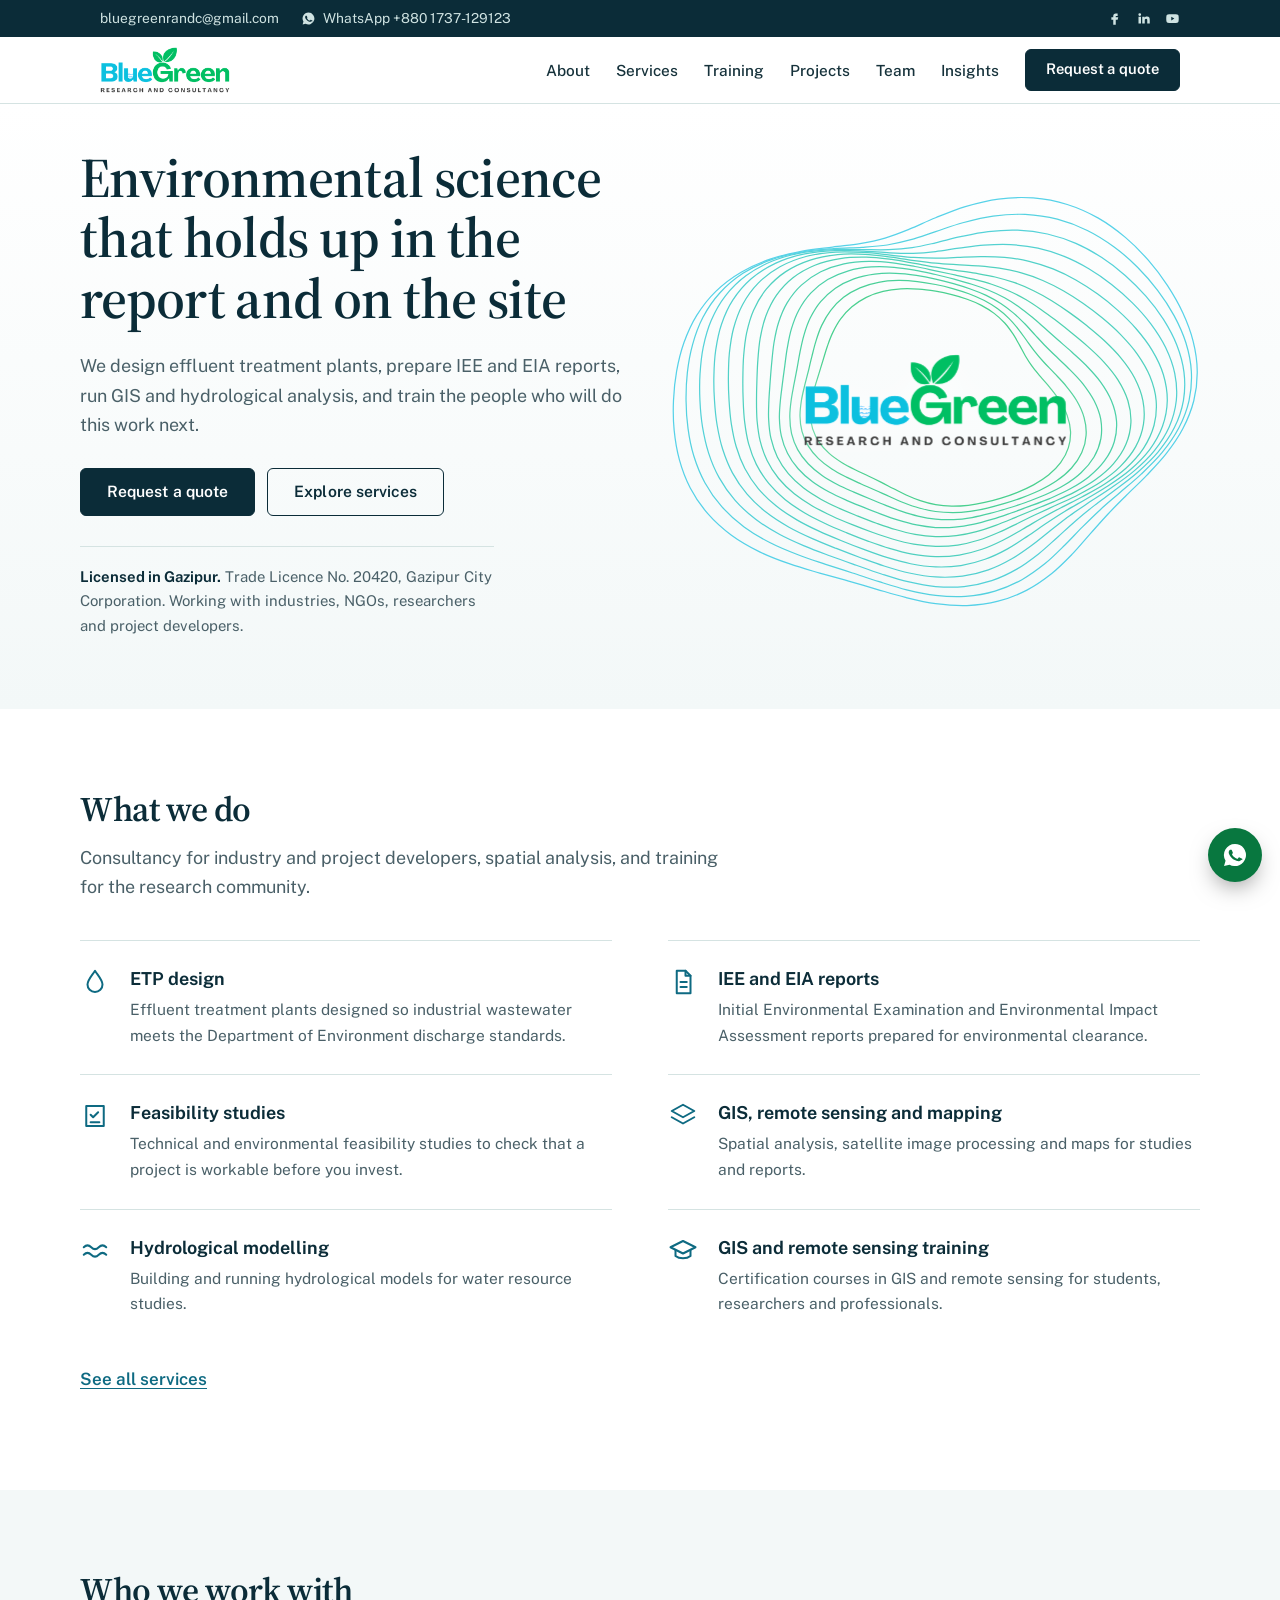
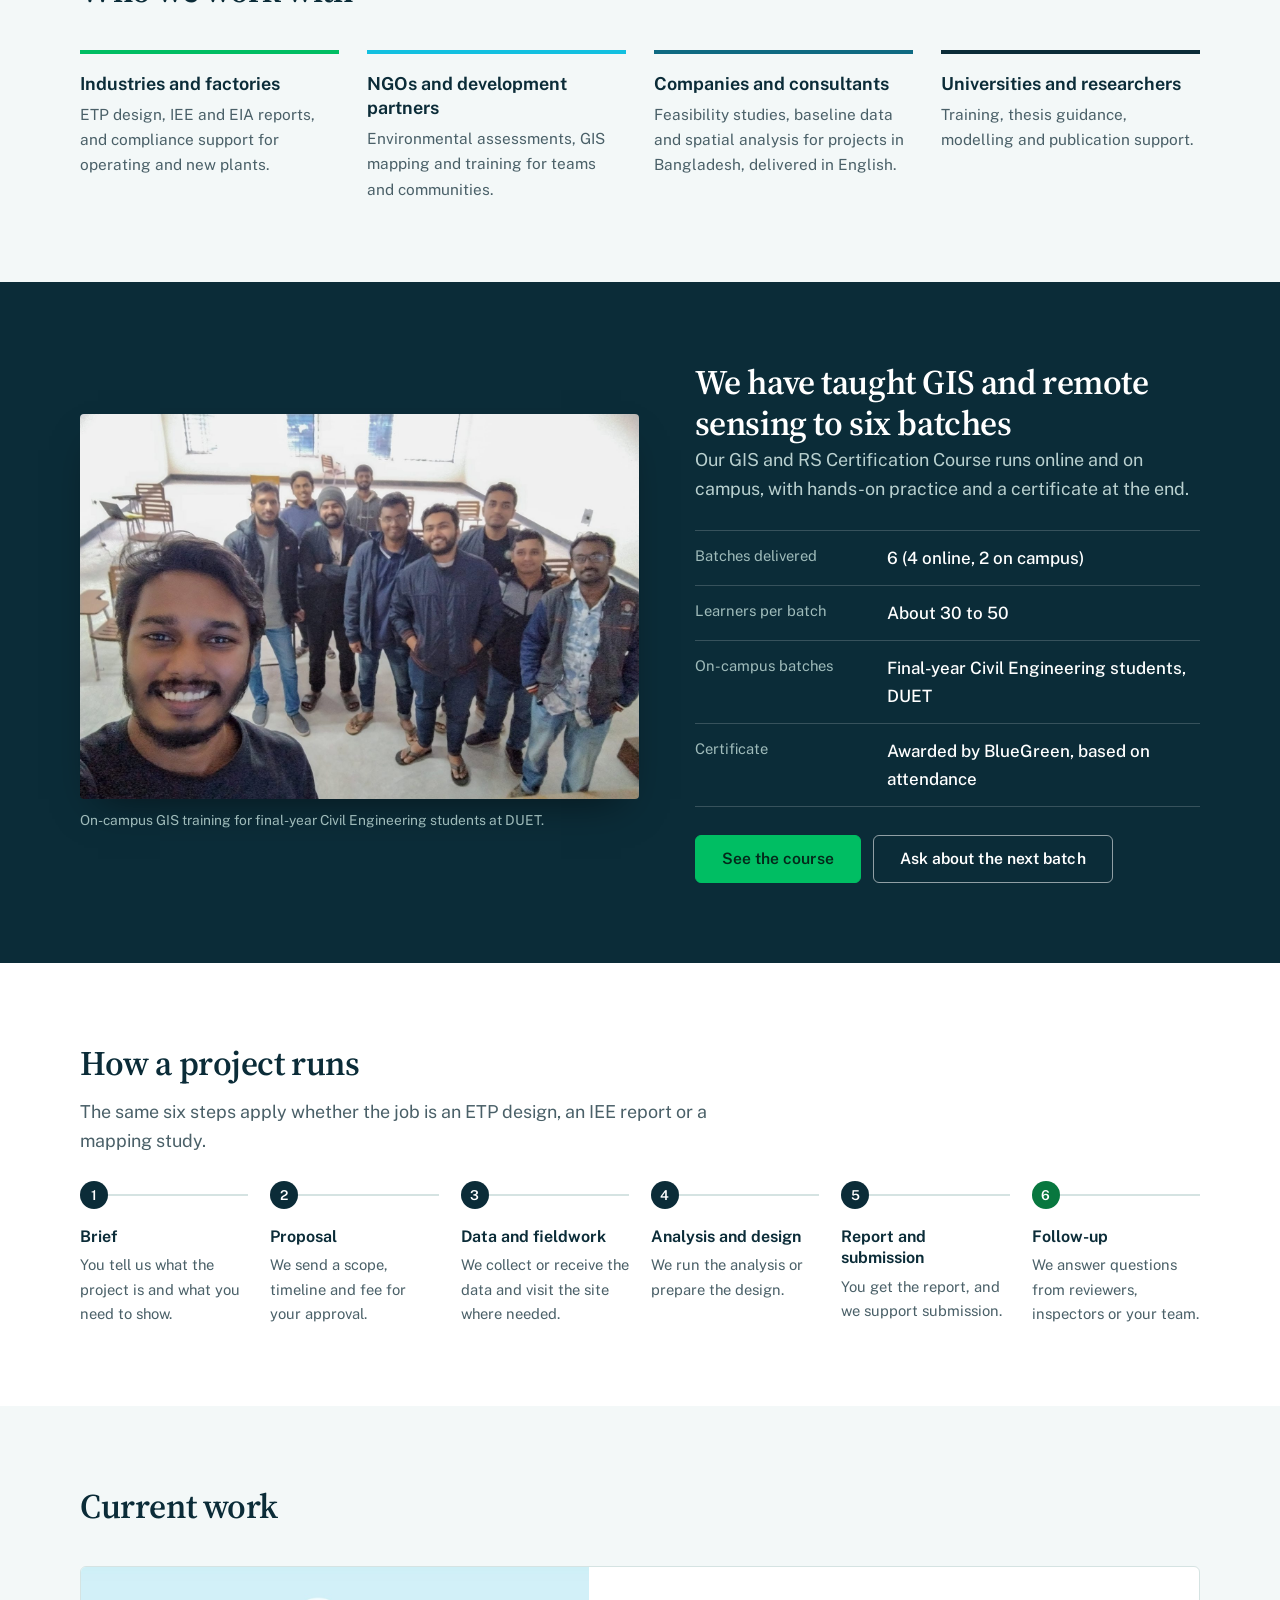
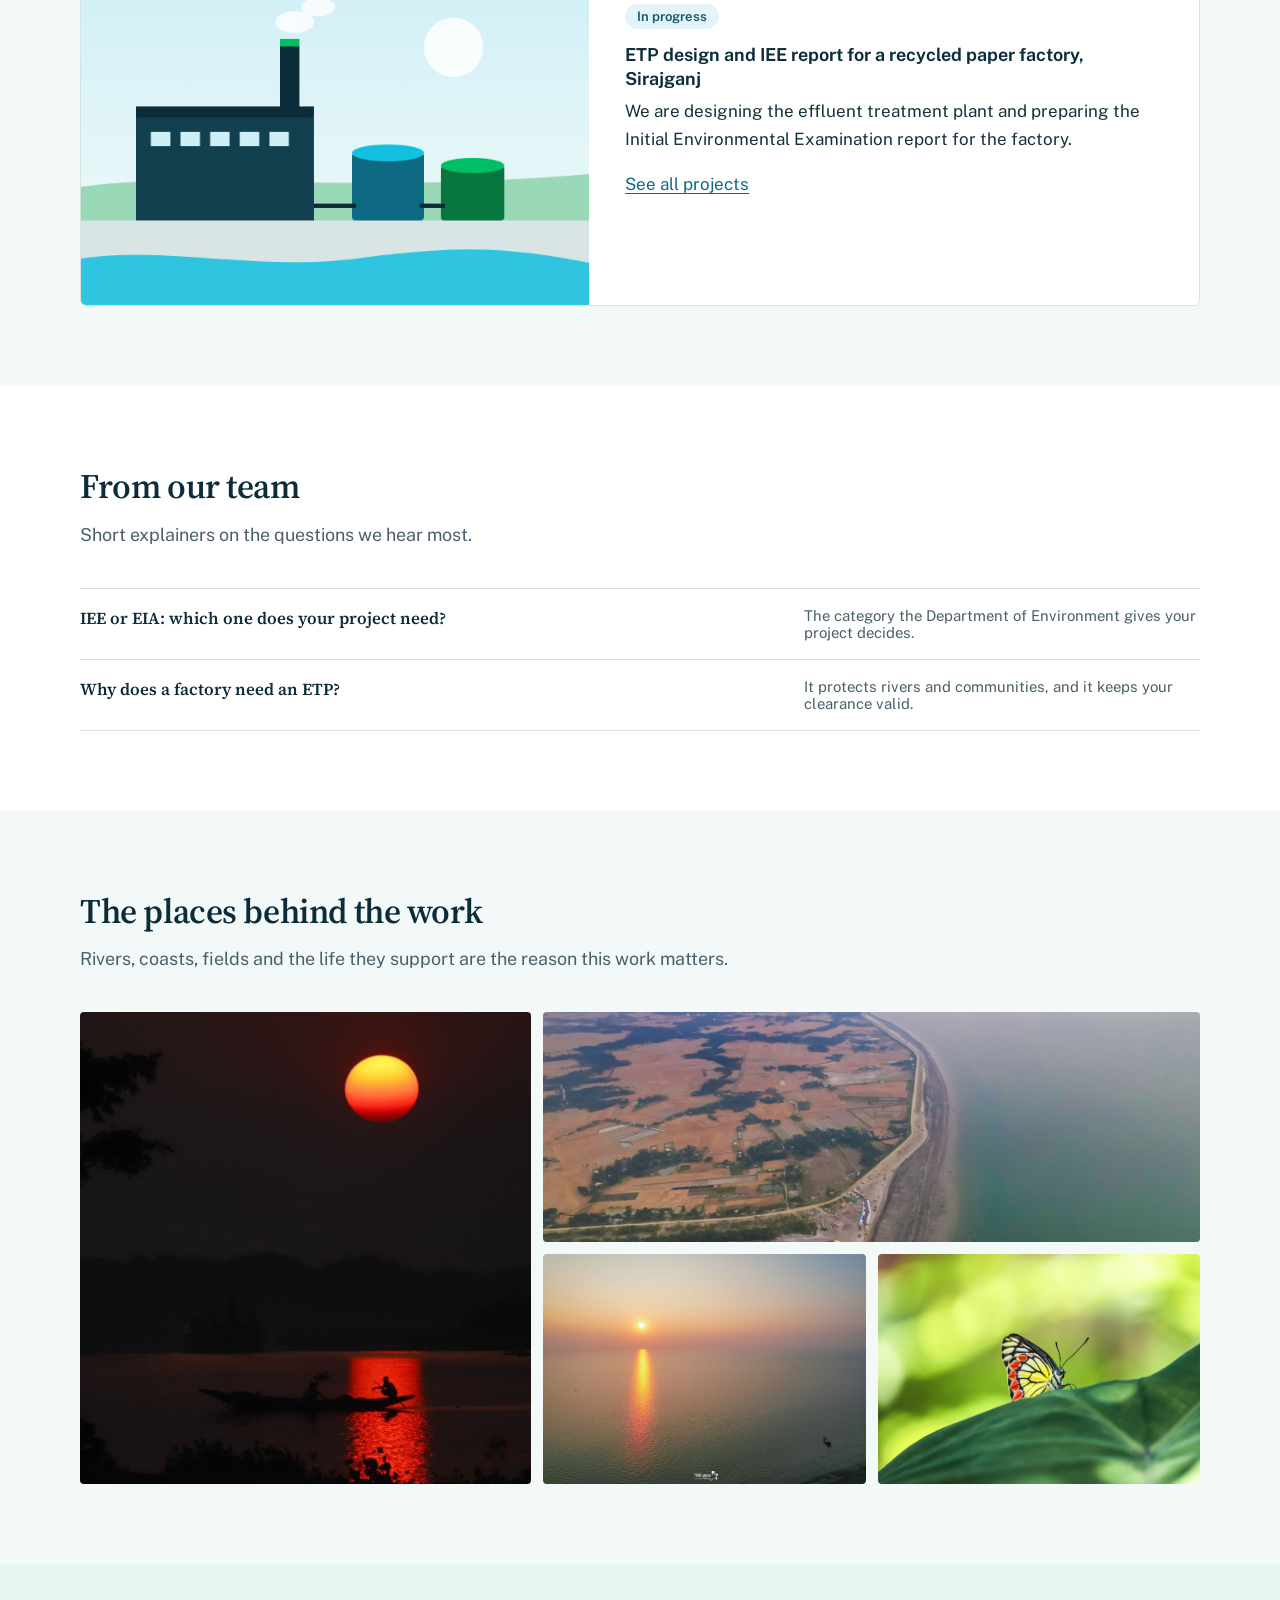
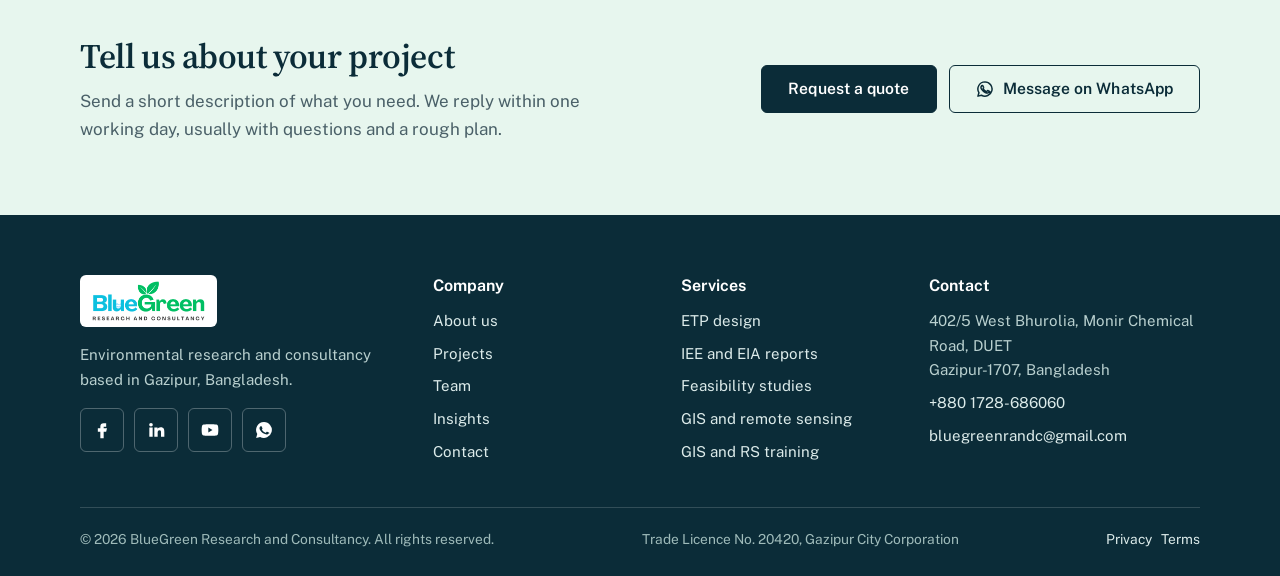
==== commit ad8c1c2c: "Add files via upload" ====
--- a/index.html
+++ b/index.html
@@ -5,14 +5,14 @@
 <meta name="description" content="BlueGreen Research and Consultancy, Gazipur: ETP design, IEE and EIA reports, feasibility studies, GIS and remote sensing, hydrological modelling and research support.">
 <meta name="theme-color" content="#0b2c38">
 <meta property="og:type" content="website"><meta property="og:site_name" content="BlueGreen Research and Consultancy">
-<meta property="og:title" content="Environmental research and consultancy in Bangladesh"><meta property="og:description" content="BlueGreen Research and Consultancy, Gazipur: ETP design, IEE and EIA reports, feasibility studies, GIS and remote sensing, hydrological modelling and research support."><meta property="og:image" content="https://www.bgrcbd.com/images/share.jpg"><meta property="og:url" content="https://www.bgrcbd.com/"><meta name="twitter:card" content="summary_large_image"><meta name="twitter:image" content="https://www.bgrcbd.com/images/share.jpg">
-<link rel="canonical" href="https://www.bgrcbd.com/">
+<meta property="og:title" content="Environmental research and consultancy in Bangladesh"><meta property="og:description" content="BlueGreen Research and Consultancy, Gazipur: ETP design, IEE and EIA reports, feasibility studies, GIS and remote sensing, hydrological modelling and research support.">
+
 <link rel="icon" href="favicon.png" sizes="48x48"><link rel="icon" href="favicon-192.png" sizes="192x192" type="image/png"><link rel="apple-touch-icon" href="apple-touch-icon.png">
 <link rel="preconnect" href="https://fonts.googleapis.com"><link rel="preconnect" href="https://fonts.gstatic.com" crossorigin>
 <link href="https://fonts.googleapis.com/css2?family=Public+Sans:wght@400;500;600;700&family=Source+Serif+4:opsz,wght@8..60,500;8..60,600&display=swap" rel="stylesheet">
 <link rel="stylesheet" href="style.css">
 <script>document.documentElement.className+=" js"</script>
-<script type="application/ld+json">{"@context": "https://schema.org", "@type": "ProfessionalService", "name": "BlueGreen Research and Consultancy", "url": "https://www.bgrcbd.com", "logo": "https://www.bgrcbd.com/logo.png", "email": "bluegreenrandc@gmail.com", "telephone": "+8801728686060", "address": {"@type": "PostalAddress", "streetAddress": "402/5 West Bhurolia, Monir Chemical Road, DUET", "addressLocality": "Gazipur", "postalCode": "1707", "addressCountry": "BD"}, "sameAs": ["https://www.facebook.com/bluegreenrand", "https://www.linkedin.com/company/bluegreen-research-and-consuntancy/", "https://www.youtube.com/@BlueGreenResearchandConsultanc"], "description": "Environmental research and consultancy: ETP design, IEE/EIA, GIS and remote sensing, training."}</script></head><body>
+<script type="application/ld+json">{"@context": "https://schema.org", "@type": "ProfessionalService", "name": "BlueGreen Research and Consultancy", "email": "bluegreenrandc@gmail.com", "telephone": "+8801728686060", "address": {"@type": "PostalAddress", "streetAddress": "402/5 West Bhurolia, Monir Chemical Road, DUET", "addressLocality": "Gazipur", "postalCode": "1707", "addressCountry": "BD"}, "sameAs": ["https://www.facebook.com/bluegreenrand", "https://www.linkedin.com/company/bluegreen-research-and-consuntancy/", "https://www.youtube.com/@BlueGreenResearchandConsultanc"], "description": "Environmental research and consultancy: ETP design, IEE/EIA, GIS and remote sensing, training."}</script></head><body>
 <a class="skip" href="#main">Skip to content</a>
 <div class="topbar"><div class="wrap topbar-in">
 <div class="tb-left"><a href="mailto:bluegreenrandc@gmail.com">bluegreenrandc@gmail.com</a><a href="https://wa.me/8801737129123?text=Hello%20BlueGreen%2C%20I%20would%20like%20to%20discuss%20a%20project." rel="noopener"><svg viewBox="0 0 24 24" aria-hidden="true"><path d="M12 2.5a9.5 9.5 0 0 0-8.1 14.4L2.6 21.5l4.7-1.2A9.5 9.5 0 1 0 12 2.5zm5.3 13.6c-.2.6-1.300 1.200-1.800 1.200-.5.100-1 .2-3.200-.7-2.700-1.100-4.400-3.800-4.600-4-.1-.2-1.100-1.400-1.100-2.700s.7-1.900.9-2.200c.2-.3.500-.3.700-.3h.5c.2 0 .4 0 .6.500l.8 1.900c.1.200.1.400 0 .6l-.4.600c-.2.200-.3.400-.1.700.2.300.8 1.300 1.700 2.100 1.100 1 2.100 1.300 2.400 1.500.3.100.5.100.6-.1l.9-1c.2-.3.400-.2.700-.1l1.800.9c.3.100.5.200.5.300.1.200.1.800-.1 1.300z"/></svg>WhatsApp +880 1737-129123</a></div>
@@ -21,14 +21,14 @@
 <header class="site-header"><nav class="wrap nav" aria-label="Main">
 <a class="brand" href="index.html"><img src="logo.png" width="130" height="46" alt="BlueGreen Research and Consultancy - home"></a>
 <button class="nav-toggle" type="button" aria-expanded="false" aria-controls="menu"><span></span><span></span><span></span><span class="sr">Menu</span></button>
-<ul id="menu" class="menu"><li><a href="index.html" aria-current="page">Home</a></li><li class="has-sub"><a href="about.html">About</a><button class="sub-toggle" type="button" aria-expanded="false" aria-label="Open About menu"></button><ul class="sub "><li><a href="about.html">Who we are</a></li><li><a href="about.html#mission">Mission and values</a></li><li><a href="about.html#registration">Registration</a></li></ul></li><li class="has-sub"><a href="services.html">Services</a><button class="sub-toggle" type="button" aria-expanded="false" aria-label="Open Services menu"></button><ul class="sub wide"><li><a href="services.html#etp">ETP design</a></li><li><a href="services.html#iee-eia">IEE and EIA reports</a></li><li><a href="services.html#emp">Environmental Management Plan</a></li><li><a href="services.html#compliance">Compliance and clearance</a></li><li><a href="services.html#feasibility">Feasibility studies</a></li><li><a href="services.html#monitoring">Monitoring and baseline survey</a></li><li><a href="services.html#waste-air">Waste and air emission advice</a></li><li><a href="services.html#gis">GIS and remote sensing</a></li><li><a href="services.html#hydrology">Hydrological modelling</a></li><li><a href="services.html#climate-esg">Climate, carbon and ESG</a></li><li><a href="services.html#training">GIS and RS training</a></li><li><a href="services.html#thesis">Thesis and publication support</a></li></ul></li><li><a href="training.html">Training</a></li><li><a href="projects.html">Projects</a></li><li><a href="team.html">Team</a></li><li class="has-sub"><a href="insights.html">Insights</a><button class="sub-toggle" type="button" aria-expanded="false" aria-label="Open Insights menu"></button><ul class="sub right"><li><a href="insights.html#iee-eia">IEE or EIA?</a></li><li><a href="insights.html#etp">Why a factory needs an ETP</a></li><li><a href="insights.html#gis">What is GIS?</a></li><li><a href="insights.html#remote-sensing">Satellite images, water and land</a></li><li><a href="insights.html#thesis">Choosing a thesis topic</a></li></ul></li><li><a class="btn btn-sm" href="contact.html">Request a quote</a></li></ul>
+<ul id="menu" class="menu"><li><a href="about.html">About</a></li><li><a href="services.html">Services</a></li><li><a href="training.html">Training</a></li><li><a href="projects.html">Projects</a></li><li><a href="team.html">Team</a></li><li><a href="insights.html">Insights</a></li><li><a class="btn btn-sm" href="contact.html">Request a quote</a></li></ul>
 </nav></header>
 <main id="main">
 
 <section class="hero"><div class="wrap hero-grid">
 <div>
-<h1>Environmental research and consultancy for a cleaner, greener Bangladesh</h1>
-<p class="lead">From effluent treatment plant design and IEE/EIA reports to GIS and hydrological modelling, we give industries, NGOs and developers science they can submit, defend and build on. We also train the next generation of environmental professionals.</p>
+<h1>Environmental science that holds up in the report and on the site</h1>
+<p class="lead">We design effluent treatment plants, prepare IEE and EIA reports, run GIS and hydrological analysis, and train the people who will do this work next.</p>
 <div class="btn-row"><a class="btn" href="contact.html">Request a quote</a><a class="btn btn-line" href="services.html">Explore services</a></div>
 <p class="hero-note"><b>Licensed in Gazipur.</b> Trade Licence No. 20420, Gazipur City Corporation. Working with industries, NGOs, researchers and project developers.</p>
 </div>
@@ -49,21 +49,14 @@
 </div>
 </div></section>
 
-<section class="wtop" style="--bg:#fff"><div class="wrap">
-<div class="sec-head center"><span class="kicker">Our services</span><h2>What we do</h2><p class="lead">Consultancy for industry and project developers, spatial and water analysis, climate reporting, and training for the research community.</p></div>
-<div class="svc-grid3"><a class="svc-card" href="services.html#etp"><span class="ico-badge"><svg class="" viewBox="0 0 24 24" aria-hidden="true"><path d="M12 3C9 7.5 6 10.5 6 14a6 6 0 0 0 12 0c0-3.5-3-6.5-6-11z"/></svg></span><h3>ETP design</h3><p>Effluent treatment plants designed so industrial wastewater meets the Department of Environment discharge standards.</p><span class="go">Learn more<svg viewBox="0 0 24 24" aria-hidden="true"><path d="M5 12h14M13 6l6 6-6 6"/></svg></span></a><a class="svc-card" href="services.html#iee-eia"><span class="ico-badge"><svg class="" viewBox="0 0 24 24" aria-hidden="true"><path d="M7 3h7l4 4v14H7z"/><path d="M14 3v4h4M10 12h5M10 16h5"/></svg></span><h3>IEE and EIA reports</h3><p>Initial Environmental Examination and Environmental Impact Assessment reports prepared for environmental clearance.</p><span class="go">Learn more<svg viewBox="0 0 24 24" aria-hidden="true"><path d="M5 12h14M13 6l6 6-6 6"/></svg></span></a><a class="svc-card" href="services.html#emp"><span class="ico-badge"><svg class="" viewBox="0 0 24 24" aria-hidden="true"><path d="M6 3h12v18H6z"/><path d="M9 8h6M9 12h6M9 16h3"/></svg></span><h3>Environmental Management Plan (EMP)</h3><p>Plans that set out how a project will reduce its environmental impact and how that will be monitored.</p><span class="go">Learn more<svg viewBox="0 0 24 24" aria-hidden="true"><path d="M5 12h14M13 6l6 6-6 6"/></svg></span></a><a class="svc-card" href="services.html#compliance"><span class="ico-badge"><svg class="" viewBox="0 0 24 24" aria-hidden="true"><path d="M12 3 5 6v5c0 5 3 8 7 10 4-2 7-5 7-10V6z"/><path d="m9 12 2 2 4-4"/></svg></span><h3>Environmental compliance and clearance support</h3><p>Guidance and document support for obtaining and renewing environmental clearance.</p><span class="go">Learn more<svg viewBox="0 0 24 24" aria-hidden="true"><path d="M5 12h14M13 6l6 6-6 6"/></svg></span></a><a class="svc-card" href="services.html#feasibility"><span class="ico-badge"><svg class="" viewBox="0 0 24 24" aria-hidden="true"><path d="M5 4h14v16H5z"/><path d="m8.5 11 2 2 4-4M8.5 17h7"/></svg></span><h3>Feasibility studies</h3><p>Technical and environmental feasibility studies to check that a project is workable before you invest.</p><span class="go">Learn more<svg viewBox="0 0 24 24" aria-hidden="true"><path d="M5 12h14M13 6l6 6-6 6"/></svg></span></a><a class="svc-card" href="services.html#monitoring"><span class="ico-badge"><svg class="" viewBox="0 0 24 24" aria-hidden="true"><path d="M4 17a8 8 0 1 1 16 0"/><path d="m12 17 4-6"/><circle cx="12" cy="17" r="1"/></svg></span><h3>Environmental monitoring and baseline survey</h3><p>Sampling plans and baseline data on water, air, soil and noise for your site.</p><span class="go">Learn more<svg viewBox="0 0 24 24" aria-hidden="true"><path d="M5 12h14M13 6l6 6-6 6"/></svg></span></a><a class="svc-card" href="services.html#waste-air"><span class="ico-badge"><svg class="" viewBox="0 0 24 24" aria-hidden="true"><path d="M4 20h16V10l-5 3V9l-5 3V5L4 9z"/><path d="M8 20v-3M12 20v-3M16 20v-3"/></svg></span><h3>Waste management and air emission advisory</h3><p>Practical advice on cutting waste and air emissions at industrial sites.</p><span class="go">Learn more<svg viewBox="0 0 24 24" aria-hidden="true"><path d="M5 12h14M13 6l6 6-6 6"/></svg></span></a><a class="svc-card" href="services.html#gis"><span class="ico-badge"><svg class="" viewBox="0 0 24 24" aria-hidden="true"><path d="m12 3 9 5-9 5-9-5z"/><path d="m3 13 9 5 9-5"/></svg></span><h3>GIS, remote sensing and mapping</h3><p>Spatial analysis, satellite image processing and maps for studies and reports.</p><span class="go">Learn more<svg viewBox="0 0 24 24" aria-hidden="true"><path d="M5 12h14M13 6l6 6-6 6"/></svg></span></a><a class="svc-card" href="services.html#hydrology"><span class="ico-badge"><svg class="" viewBox="0 0 24 24" aria-hidden="true"><path d="M3 9c2-2 4-2 6 0s4 2 6 0 4-2 6 0M3 15c2-2 4-2 6 0s4 2 6 0 4-2 6 0"/></svg></span><h3>Hydrological modelling</h3><p>Building and running hydrological models for water resource studies.</p><span class="go">Learn more<svg viewBox="0 0 24 24" aria-hidden="true"><path d="M5 12h14M13 6l6 6-6 6"/></svg></span></a><a class="svc-card" href="services.html#climate-esg"><span class="ico-badge"><svg class="" viewBox="0 0 24 24" aria-hidden="true"><circle cx="12" cy="12" r="9"/><path d="M3 12h18M12 3c3 3 3 15 0 18M12 3c-3 3-3 15 0 18"/></svg></span><h3>Climate, carbon and ESG reporting</h3><p>Carbon footprint estimates, climate risk screening and sustainability reports for organisations.</p><span class="go">Learn more<svg viewBox="0 0 24 24" aria-hidden="true"><path d="M5 12h14M13 6l6 6-6 6"/></svg></span></a><a class="svc-card" href="services.html#training"><span class="ico-badge"><svg class="" viewBox="0 0 24 24" aria-hidden="true"><path d="m2 9 10-5 10 5-10 5z"/><path d="M6 11.5V16c3 2.5 9 2.5 12 0v-4.5"/></svg></span><h3>GIS and remote sensing training</h3><p>Certification courses in GIS and remote sensing for students, researchers and professionals.</p><span class="go">Learn more<svg viewBox="0 0 24 24" aria-hidden="true"><path d="M5 12h14M13 6l6 6-6 6"/></svg></span></a><a class="svc-card" href="services.html#thesis"><span class="ico-badge"><svg class="" viewBox="0 0 24 24" aria-hidden="true"><path d="M4 5c3-1 6-1 8 1 2-2 5-2 8-1v13c-3-1-6-1-8 1-2-2-5-2-8-1z"/><path d="M12 6v13"/></svg></span><h3>Thesis and publication support</h3><p>Guidance for students and researchers from choosing a topic to publishing the paper.</p><span class="go">Learn more<svg viewBox="0 0 24 24" aria-hidden="true"><path d="M5 12h14M13 6l6 6-6 6"/></svg></span></a></div>
-<p class="more center"><a class="btn btn-line" href="services.html">See all services</a></p>
+<section><div class="wrap">
+<div class="sec-head"><h2>What we do</h2><p class="lead">Consultancy for industry and project developers, spatial analysis, and training for the research community.</p></div>
+<div class="svc-grid"><div class="svc"><svg class="" viewBox="0 0 24 24" aria-hidden="true"><path d="M12 3C9 7.5 6 10.5 6 14a6 6 0 0 0 12 0c0-3.5-3-6.5-6-11z"/></svg><div><h3>ETP design</h3><p>Effluent treatment plants designed so industrial wastewater meets the Department of Environment discharge standards.</p></div></div><div class="svc"><svg class="" viewBox="0 0 24 24" aria-hidden="true"><path d="M7 3h7l4 4v14H7z"/><path d="M14 3v4h4M10 12h5M10 16h5"/></svg><div><h3>IEE and EIA reports</h3><p>Initial Environmental Examination and Environmental Impact Assessment reports prepared for environmental clearance.</p></div></div><div class="svc"><svg class="" viewBox="0 0 24 24" aria-hidden="true"><path d="M5 4h14v16H5z"/><path d="m8.5 11 2 2 4-4M8.5 17h7"/></svg><div><h3>Feasibility studies</h3><p>Technical and environmental feasibility studies to check that a project is workable before you invest.</p></div></div><div class="svc"><svg class="" viewBox="0 0 24 24" aria-hidden="true"><path d="m12 3 9 5-9 5-9-5z"/><path d="m3 13 9 5 9-5"/></svg><div><h3>GIS, remote sensing and mapping</h3><p>Spatial analysis, satellite image processing and maps for studies and reports.</p></div></div><div class="svc"><svg class="" viewBox="0 0 24 24" aria-hidden="true"><path d="M3 9c2-2 4-2 6 0s4 2 6 0 4-2 6 0M3 15c2-2 4-2 6 0s4 2 6 0 4-2 6 0"/></svg><div><h3>Hydrological modelling</h3><p>Building and running hydrological models for water resource studies.</p></div></div><div class="svc"><svg class="" viewBox="0 0 24 24" aria-hidden="true"><path d="m2 9 10-5 10 5-10 5z"/><path d="M6 11.5V16c3 2.5 9 2.5 12 0v-4.5"/></svg><div><h3>GIS and remote sensing training</h3><p>Certification courses in GIS and remote sensing for students, researchers and professionals.</p></div></div></div>
+<p class="more"><a href="services.html">See all services</a></p>
 </div></section>
 
-<section class="band wtop" style="--bg:var(--ink)"><div class="wrap"><div class="stats">
-<div><b class="num" data-to="6">6</b><span>GIS and RS training batches delivered</span></div>
-<div><b>30 to 50</b><span>Learners in each batch</span></div>
-<div><b class="num" data-to="12">12</b><span>Service areas, from ETP design to publication support</span></div>
-<div><b class="num" data-to="2">2</b><span>Thesis projects completed for university students</span></div>
-</div></div></section>
-
-<section class="mist wtop" style="--bg:var(--mist)"><div class="wrap">
-<div class="sec-head"><span class="kicker">Clients</span><h2>Who we work with</h2></div>
+<section class="mist"><div class="wrap">
+<div class="sec-head"><h2>Who we work with</h2></div>
 <div class="four">
 <div><h3>Industries and factories</h3><p>ETP design, IEE and EIA reports, and compliance support for operating and new plants.</p></div>
 <div><h3>NGOs and development partners</h3><p>Environmental assessments, GIS mapping and training for teams and communities.</p></div>
@@ -71,12 +64,12 @@
 <div><h3>Universities and researchers</h3><p>Training, thesis guidance, modelling and publication support.</p></div>
 </div></div></section>
 
-<section class="soft"><div class="wrap split">
+<section class="dark"><div class="wrap split">
 <figure class="photo"><img src="images/training-civil-duet.jpg" width="1600" height="1102" loading="lazy" alt="Trainers and final-year Civil Engineering students after an on-campus GIS training session at DUET"><figcaption>On-campus GIS training for final-year Civil Engineering students at DUET.</figcaption></figure>
 <div>
 <h2>We have taught GIS and remote sensing to six batches</h2>
 <p class="lead">Our GIS and RS Certification Course runs online and on campus, with hands-on practice and a certificate at the end.</p>
-<dl class="ledger light">
+<dl class="ledger">
 <div><dt>Batches delivered</dt><dd>6 (4 online, 2 on campus)</dd></div>
 <div><dt>Learners per batch</dt><dd>About 30 to 50</dd></div>
 <div><dt>On-campus batches</dt><dd>Final-year Civil Engineering students, DUET</dd></div>
@@ -85,13 +78,13 @@
 <div class="btn-row"><a class="btn btn-leaf" href="training.html">See the course</a><a class="btn btn-line" href="https://wa.me/8801737129123?text=Hello%20BlueGreen%2C%20please%20tell%20me%20about%20the%20next%20GIS%20and%20RS%20training%20batch." rel="noopener">Ask about the next batch</a></div>
 </div></div></section>
 
-<section class="wtop" style="--bg:#fff"><div class="wrap">
-<div class="sec-head"><span class="kicker">Process</span><h2>How a project runs</h2><p class="lead">The same six steps apply whether the job is an ETP design, an IEE report or a mapping study.</p></div>
+<section><div class="wrap">
+<div class="sec-head"><h2>How a project runs</h2><p class="lead">The same six steps apply whether the job is an ETP design, an IEE report or a mapping study.</p></div>
 <ol class="steps"><li><h3>Brief</h3><p>You tell us what the project is and what you need to show.</p></li><li><h3>Proposal</h3><p>We send a scope, timeline and fee for your approval.</p></li><li><h3>Data and fieldwork</h3><p>We collect or receive the data and visit the site where needed.</p></li><li><h3>Analysis and design</h3><p>We run the analysis or prepare the design.</p></li><li><h3>Report and submission</h3><p>You get the report, and we support submission.</p></li><li><h3>Follow-up</h3><p>We answer questions from reviewers, inspectors or your team.</p></li></ol>
 </div></section>
 
 <section class="mist"><div class="wrap">
-<div class="sec-head"><span class="kicker">Now</span><h2>Current work</h2></div>
+<div class="sec-head"><h2>Current work</h2></div>
 <div class="strip"><img src="images/photo-industry.jpg" width="1200" height="800" loading="lazy" alt="">
 <div><span class="chip">In progress</span><h3>ETP design and IEE report for a recycled paper factory, Sirajganj</h3>
 <p>We are designing the effluent treatment plant and preparing the Initial Environmental Examination report for the factory.</p>
@@ -99,7 +92,7 @@
 </div></section>
 
 <section><div class="wrap">
-<div class="sec-head"><span class="kicker">Insights</span><h2>From our team</h2><p class="lead">Short explainers on the questions we hear most.</p></div>
+<div class="sec-head"><h2>From our team</h2><p class="lead">Short explainers on the questions we hear most.</p></div>
 <ul class="linklist">
 <li><a href="insights.html#iee-eia">IEE or EIA: which one does your project need?<span>The category the Department of Environment gives your project decides.</span></a></li>
 <li><a href="insights.html#etp">Why does a factory need an ETP?<span>It protects rivers and communities, and it keeps your clearance valid.</span></a></li>
@@ -107,7 +100,7 @@
 </div></section>
 
 <section class="mist"><div class="wrap">
-<div class="sec-head"><span class="kicker">Gallery</span><h2>The places behind the work</h2><p class="lead">Rivers, coasts, fields and the life they support are the reason this work matters.</p></div>
+<div class="sec-head"><h2>The places behind the work</h2><p class="lead">Rivers, coasts, fields and the life they support are the reason this work matters.</p></div>
 <div class="mosaic">
 <figure class="big"><img src="images/landscape-sunset-boat.jpg" width="1600" height="960" loading="lazy" style="object-position:78% 50%" alt="A boat on a river at sunset, in silhouette"></figure>
 <figure class="wd"><img src="images/aerial-coast.jpg" width="1600" height="1067" loading="lazy" style="object-position:50% 38%" alt="Aerial view of a coastline with an embankment, farmland and mangrove forest"></figure>
@@ -117,15 +110,14 @@
 <section class="cta"><div class="wrap cta-in"><div><h2>Tell us about your project</h2><p>Send a short description of what you need. We reply within one working day, usually with questions and a rough plan.</p></div>
 <div class="btn-row"><a class="btn" href="contact.html">Request a quote</a><a class="btn btn-line" href="https://wa.me/8801737129123?text=Hello%20BlueGreen%2C%20I%20would%20like%20to%20discuss%20a%20project." rel="noopener"><svg viewBox="0 0 24 24" aria-hidden="true"><path d="M12 2.5a9.5 9.5 0 0 0-8.1 14.4L2.6 21.5l4.7-1.2A9.5 9.5 0 1 0 12 2.5zm5.3 13.6c-.2.6-1.300 1.200-1.800 1.200-.5.100-1 .2-3.200-.7-2.700-1.100-4.400-3.800-4.600-4-.1-.2-1.100-1.400-1.100-2.700s.7-1.900.9-2.200c.2-.3.500-.3.700-.3h.5c.2 0 .4 0 .6.500l.8 1.900c.1.200.1.400 0 .6l-.4.600c-.2.200-.3.400-.1.700.2.300.8 1.300 1.700 2.100 1.100 1 2.100 1.300 2.400 1.500.3.100.5.100.6-.1l.9-1c.2-.3.400-.2.700-.1l1.800.9c.3.100.5.200.5.300.1.200.1.800-.1 1.300z"/></svg>Message on WhatsApp</a></div></div></section>
 </main>
-<footer class="wtop" style="--bg:var(--ink)"><div class="wrap">
+<footer><div class="wrap">
 <div class="foot-grid">
 <div><a class="brand-box" href="index.html"><img src="logo.png" width="113" height="40" alt="BlueGreen Research and Consultancy"></a>
-<p>Environmental research and consultancy based in Gazipur, Bangladesh. Science you can submit, defend and build on.</p>
-<a class="btn btn-leaf btn-sm" href="contact.html">Contact now</a>
+<p>Environmental research and consultancy based in Gazipur, Bangladesh.</p>
 <div class="socials"><a href="https://www.facebook.com/bluegreenrand" rel="noopener" aria-label="Facebook"><svg viewBox="0 0 24 24" aria-hidden="true"><path d="M14 8h3V4h-3a4 4 0 0 0-4 4v2H7v4h3v8h4v-8h3l1-4h-4V8z"/></svg></a><a href="https://www.linkedin.com/company/bluegreen-research-and-consuntancy/" rel="noopener" aria-label="LinkedIn"><svg viewBox="0 0 24 24" aria-hidden="true"><path d="M4 9h4v11H4zM6 3.5a2.2 2.2 0 1 1 0 4.4 2.2 2.2 0 0 1 0-4.4zM10 9h3.8v1.6c.6-1 1.9-1.9 3.8-1.9 4 0 4.4 2.6 4.4 6V20h-4v-4.8c0-1.3 0-2.9-1.8-2.9s-2.2 1.4-2.2 2.8V20h-4z"/></svg></a><a href="https://www.youtube.com/@BlueGreenResearchandConsultanc" rel="noopener" aria-label="YouTube"><svg viewBox="0 0 24 24" aria-hidden="true"><path d="M21.6 7.2a2.5 2.5 0 0 0-1.8-1.8C18.2 5 12 5 12 5s-6.2 0-7.8.4A2.5 2.5 0 0 0 2.4 7.2C2 8.8 2 12 2 12s0 3.2.4 4.8a2.5 2.5 0 0 0 1.8 1.8C5.8 19 12 19 12 19s6.2 0 7.8-.4a2.5 2.5 0 0 0 1.8-1.8c.4-1.6.4-4.8.4-4.8s0-3.2-.4-4.8zM10 15V9l5 3z"/></svg></a><a href="https://wa.me/8801737129123?text=Hello%20BlueGreen%2C%20I%20would%20like%20to%20discuss%20a%20project." rel="noopener" aria-label="WhatsApp"><svg viewBox="0 0 24 24" aria-hidden="true"><path d="M12 2.5a9.5 9.5 0 0 0-8.1 14.4L2.6 21.5l4.7-1.2A9.5 9.5 0 1 0 12 2.5zm5.3 13.6c-.2.6-1.300 1.200-1.800 1.200-.5.100-1 .2-3.200-.7-2.700-1.100-4.400-3.800-4.600-4-.1-.2-1.100-1.400-1.100-2.700s.7-1.900.9-2.200c.2-.3.500-.3.700-.3h.5c.2 0 .4 0 .6.500l.8 1.900c.1.200.1.400 0 .6l-.4.600c-.2.200-.3.400-.1.700.2.300.8 1.300 1.700 2.100 1.100 1 2.100 1.300 2.400 1.500.3.100.5.100.6-.1l.9-1c.2-.3.400-.2.700-.1l1.800.9c.3.100.5.200.5.300.1.200.1.800-.1 1.300z"/></svg></a></div></div>
-<div><h3>Quick links</h3><ul><li><a href="index.html">Home</a></li><li><a href="about.html">About us</a></li><li><a href="services.html">Services</a></li><li><a href="training.html">Training</a></li><li><a href="projects.html">Projects</a></li><li><a href="team.html">Team</a></li><li><a href="insights.html">Insights</a></li><li><a href="contact.html">Contact</a></li></ul></div>
-<div><h3>Services</h3><ul><li><a href="services.html#etp">ETP design</a></li><li><a href="services.html#iee-eia">IEE and EIA reports</a></li><li><a href="services.html#emp">Environmental Management Plan</a></li><li><a href="services.html#compliance">Compliance and clearance</a></li><li><a href="services.html#feasibility">Feasibility studies</a></li><li><a href="services.html#monitoring">Monitoring and baseline survey</a></li><li><a href="services.html">All services</a></li></ul></div>
-<div><h3>Visit and contact</h3><ul><li>402/5 West Bhurolia, Monir Chemical Road, DUET<br>Gazipur-1707, Bangladesh</li><li><a href="tel:+8801728686060">+880 1728-686060</a></li><li><a href="https://wa.me/8801737129123?text=Hello%20BlueGreen%2C%20I%20would%20like%20to%20discuss%20a%20project." rel="noopener">WhatsApp +880 1737-129123</a></li><li><a href="mailto:bluegreenrandc@gmail.com">bluegreenrandc@gmail.com</a></li></ul></div>
+<div><h3>Company</h3><ul><li><a href="about.html">About us</a></li><li><a href="projects.html">Projects</a></li><li><a href="team.html">Team</a></li><li><a href="insights.html">Insights</a></li><li><a href="contact.html">Contact</a></li></ul></div>
+<div><h3>Services</h3><ul><li><a href="services.html#etp">ETP design</a></li><li><a href="services.html#iee-eia">IEE and EIA reports</a></li><li><a href="services.html#feasibility">Feasibility studies</a></li><li><a href="services.html#gis">GIS and remote sensing</a></li><li><a href="training.html">GIS and RS training</a></li></ul></div>
+<div><h3>Contact</h3><ul><li>402/5 West Bhurolia, Monir Chemical Road, DUET<br>Gazipur-1707, Bangladesh</li><li><a href="tel:+8801728686060">+880 1728-686060</a></li><li><a href="mailto:bluegreenrandc@gmail.com">bluegreenrandc@gmail.com</a></li></ul></div>
 </div>
 <div class="foot-base"><span>&copy; <span id="year">2026</span> BlueGreen Research and Consultancy. All rights reserved.</span>
 <span>Trade Licence No. 20420, Gazipur City Corporation</span>
--- a/style.css
+++ b/style.css
@@ -306,211 +306,3 @@
 .mosaic .wd{grid-column:span 2}
 .avatar-img{width:84px;height:84px;border-radius:50%;object-fit:cover;object-position:50% 25%;display:block;margin-bottom:16px;box-shadow:0 0 0 4px #fff,0 0 0 5px var(--leaf)}
 @media (max-width:860px){.mosaic{grid-template-columns:1fr 1fr;grid-template-rows:200px 160px 160px}.mosaic .big{grid-column:span 2;grid-row:auto}.mosaic .wd{grid-column:span 2}.wide img{height:240px}}
-
-/* =====================================================================
-   v2 upgrade: dropdown menu, service cards, bands, waves, team, contact
-   ===================================================================== */
-:root{--ink-3:#071f28;--ease:cubic-bezier(.2,.7,.2,1)}
-.center{text-align:center}
-.sec-head.center .lead,.sec-head.center p{margin-left:auto;margin-right:auto}
-.kicker{display:inline-block;font:700 .78rem/1 var(--sans);letter-spacing:.14em;text-transform:uppercase;color:var(--leaf-deep);background:var(--tint-leaf);padding:7px 12px;border-radius:99px;margin-bottom:14px}
-.more.center{text-align:center}
-
-/* ---- wave dividers (a section with .wtop gets a wavy top edge in its own colour) ---- */
-.wtop{position:relative}
-.wtop::before{content:"";position:absolute;left:0;right:0;top:-55px;height:56px;background:var(--bg,#fff);pointer-events:none;z-index:2;
-  -webkit-mask:url("data:image/svg+xml,%3Csvg xmlns='http://www.w3.org/2000/svg' viewBox='0 0 1440 56' preserveAspectRatio='none'%3E%3Cpath d='M0 56V30C240 0 480 0 720 24S1200 56 1440 22V56Z'/%3E%3C/svg%3E") bottom/100% 100% no-repeat;
-          mask:url("data:image/svg+xml,%3Csvg xmlns='http://www.w3.org/2000/svg' viewBox='0 0 1440 56' preserveAspectRatio='none'%3E%3Cpath d='M0 56V30C240 0 480 0 720 24S1200 56 1440 22V56Z'/%3E%3C/svg%3E") bottom/100% 100% no-repeat}
-.hero{padding-bottom:84px}
-
-/* ---- header dropdowns ---- */
-.menu>li.has-sub{position:relative;display:flex;align-items:center;padding:14px 0}
-.menu>li:not(.has-sub){padding:14px 0}
-.sub-toggle{width:22px;height:22px;margin-left:2px;border:0;background:none;cursor:pointer;padding:0;position:relative;color:var(--text)}
-.sub-toggle::after{content:"";position:absolute;left:6px;top:5px;width:6px;height:6px;border-right:2px solid currentColor;border-bottom:2px solid currentColor;transform:rotate(45deg);transition:transform .2s}
-.has-sub:hover .sub-toggle::after,.has-sub.open .sub-toggle::after{transform:rotate(-135deg) translate(-1px,-1px)}
-.sub{position:absolute;top:100%;left:-16px;min-width:250px;margin:0;padding:10px;list-style:none;background:#fff;border:1px solid var(--silt);border-top:3px solid var(--leaf);
-  border-radius:0 0 12px 12px;box-shadow:0 28px 44px -22px rgba(11,44,56,.5);display:grid;gap:2px;opacity:0;visibility:hidden;transform:translateY(10px);transition:opacity .2s,transform .25s var(--ease),visibility .2s;z-index:60}
-.sub.wide{grid-template-columns:1fr 1fr;min-width:540px;left:-130px}
-.sub.right{left:auto;right:-16px;min-width:290px}
-.has-sub:hover>.sub,.has-sub:focus-within>.sub,.has-sub.open>.sub{opacity:1;visibility:visible;transform:none}
-.menu .sub a{display:block;padding:9px 12px;border-radius:8px;font-size:.92rem;font-weight:500;background:none;color:var(--text);text-decoration:none}
-.menu .sub a:hover{background:var(--tint-cyan);color:var(--ink)}
-
-/* ---- service cards ---- */
-.svc-grid3{display:grid;grid-template-columns:repeat(3,1fr);gap:22px}
-.svc-card{display:flex;flex-direction:column;gap:10px;padding:28px 26px 24px;background:#fff;border:1px solid var(--silt);border-radius:14px;text-decoration:none;color:inherit;position:relative;overflow:hidden;
-  transition:transform .3s var(--ease),box-shadow .3s,border-color .3s}
-.svc-card::before{content:"";position:absolute;left:0;top:0;right:0;height:4px;background:linear-gradient(90deg,var(--cyan),var(--leaf));transform:scaleX(0);transform-origin:left;transition:transform .4s var(--ease)}
-.svc-card:hover{transform:translateY(-5px);box-shadow:0 26px 40px -24px rgba(11,44,56,.45);border-color:#b9d4d2;color:inherit}
-.svc-card:hover::before{transform:scaleX(1)}
-.ico-badge{width:56px;height:56px;border-radius:16px;display:grid;place-items:center;background:linear-gradient(135deg,var(--tint-cyan),var(--tint-leaf));color:var(--tide);margin-bottom:6px;transition:background .3s,color .3s,transform .3s}
-.svc-card:nth-child(3n+2) .ico-badge{color:var(--leaf-deep)}
-.ico-badge svg{width:28px;height:28px;fill:none;stroke:currentColor;stroke-width:1.6;stroke-linecap:round;stroke-linejoin:round}
-.svc-card:hover .ico-badge{background:linear-gradient(135deg,var(--tide),var(--leaf-deep));color:#fff;transform:rotate(-4deg) scale(1.05)}
-.svc-card h3{font-size:1.1rem;color:var(--ink);margin:0}
-.svc-card p{margin:0;color:var(--muted);font-size:.95rem}
-.svc-card .go{margin-top:auto;padding-top:8px;display:inline-flex;align-items:center;gap:8px;font-weight:650;font-size:.92rem;color:var(--tide)}
-.svc-card .go svg{width:16px;height:16px;fill:none;stroke:currentColor;stroke-width:2;stroke-linecap:round;stroke-linejoin:round;transition:transform .25s}
-.svc-card:hover .go svg{transform:translateX(5px)}
-
-/* ---- numbers band ---- */
-.band{background:linear-gradient(180deg,var(--ink) 0%,var(--ink-2) 55%,var(--tide) 100%);color:#dcebea;padding:96px 20px 92px}
-.band::after{content:"";position:absolute;inset:0;background:url(images/contours.svg) no-repeat right -80px center/620px;opacity:.14;pointer-events:none}
-.stats{position:relative;z-index:1;display:grid;grid-template-columns:repeat(4,1fr);gap:24px;text-align:center}
-.stats>div{padding:8px 14px;border-left:1px solid rgba(255,255,255,.18)}
-.stats>div:first-child{border-left:0}
-.stats b{display:block;font:600 clamp(2.2rem,4.4vw,3.4rem)/1.1 var(--serif);color:#fff;letter-spacing:-.01em}
-.stats b::after{content:"";display:block;width:34px;height:3px;margin:12px auto 10px;border-radius:2px;background:linear-gradient(90deg,var(--cyan),var(--leaf))}
-.stats span{color:#b9d0cf;font-size:.95rem;display:block;max-width:22ch;margin:0 auto}
-
-/* ---- soft (light) training band ---- */
-.soft{background:linear-gradient(180deg,var(--mist) 0%,var(--tint-cyan) 55%,var(--tint-leaf) 100%);padding-bottom:110px}
-.soft .photo img{border-radius:16px;box-shadow:0 30px 50px -28px rgba(11,44,56,.55)}
-.soft .photo figcaption{color:var(--muted)}
-.soft .ledger.light{background:#fff;border-radius:12px;padding:6px 20px;border:1px solid var(--silt)}
-.soft .ledger.light div:first-child{border-top:0}
-.soft .ledger.light div:last-child{border-bottom:0}
-.soft .btn-line{--fg:var(--ink);--bd:var(--ink);--sweep:var(--ink)}
-.soft .btn-line:hover{color:#fff}
-
-/* ---- process line ---- */
-.steps li{border-top-color:var(--silt)}
-.steps li::after{content:"";position:absolute;top:-2px;left:0;height:2px;width:0;background:linear-gradient(90deg,var(--cyan),var(--leaf));transition:width .9s var(--ease) .15s}
-.no-js .steps li::after,.steps li.lit::after{width:100%}
-.steps li::before{z-index:2;transition:background .4s,transform .4s}
-.steps li.lit::before{transform:scale(1.12)}
-
-/* ---- scroll reveal (classes are added by script.js, so nothing hides without JS) ---- */
-.js .reveal{opacity:0;transform:translateY(24px);transition:opacity .8s ease,transform .8s var(--ease)}
-.js .reveal.in{opacity:1;transform:none}
-
-/* ---- footer ---- */
-footer{background:linear-gradient(180deg,var(--ink) 0%,var(--ink-3) 100%);margin-top:0;padding-top:76px}
-footer p{margin:0 0 16px}
-footer .btn-sm{margin-bottom:18px}
-.foot-grid{grid-template-columns:1.5fr .9fr 1.2fr 1.4fr}
-footer h3{position:relative;padding-bottom:10px}
-footer h3::after{content:"";position:absolute;left:0;bottom:0;width:28px;height:3px;border-radius:2px;background:linear-gradient(90deg,var(--cyan),var(--leaf))}
-
-/* ---- team ---- */
-.team-panel{padding:70px 20px}
-.team-row{display:flex;flex-wrap:wrap;justify-content:center;gap:24px}
-.member{flex:0 1 calc(33.333% - 16px);min-width:260px;background:#fff;border:1px solid var(--silt);border-radius:16px;padding:28px 22px 24px;display:flex;flex-direction:column;align-items:center;text-align:center;gap:4px;cursor:pointer;position:relative;overflow:hidden;
-  transition:transform .3s var(--ease),box-shadow .3s,border-color .3s}
-.member::before{content:"";position:absolute;left:0;right:0;top:0;height:5px;background:linear-gradient(90deg,var(--cyan),var(--leaf))}
-.member:hover{transform:translateY(-5px);box-shadow:0 28px 44px -26px rgba(11,44,56,.5);border-color:#b9d4d2}
-.member.lead{flex-basis:420px}
-.m-photo{border:0;background:none;padding:0;cursor:pointer;border-radius:50%;margin-bottom:12px}
-.member .ph{width:132px;height:132px;border-radius:50%;object-fit:cover;object-position:50% 22%;display:block;box-shadow:0 0 0 4px #fff,0 0 0 7px var(--leaf);transition:box-shadow .3s,transform .3s}
-.member.lead .ph{width:156px;height:156px}
-.member:hover .ph{box-shadow:0 0 0 4px #fff,0 0 0 7px var(--cyan);transform:scale(1.03)}
-.member h3{margin:0;font:600 1.2rem/1.3 var(--serif)}
-.m-name{background:none;border:0;padding:0;font:inherit;color:var(--ink);cursor:pointer;text-align:center}
-.m-name:hover{color:var(--tide);text-decoration:underline;text-underline-offset:4px}
-.member .role{margin:2px 0 0;color:var(--tide);font-weight:650;font-size:.95rem}
-.member .affil{margin:0;color:var(--muted);font-size:.86rem;line-height:1.45}
-.member .qual{margin:8px 0 2px;color:var(--text);font-size:.92rem;line-height:1.45}
-.tags{display:flex;flex-wrap:wrap;gap:6px;justify-content:center;margin:8px 0 2px}
-.tags span{font:600 .74rem/1 var(--sans);padding:6px 10px;border-radius:99px;background:var(--tint-cyan);color:#0a566b}
-.tags span:nth-child(2n){background:var(--tint-leaf);color:#075f33}
-.plinks{display:flex;gap:8px;justify-content:center;margin-top:10px}
-.plinks a{--cut:#fff;width:40px;height:40px;border-radius:50%;border:1px solid var(--silt);display:grid;place-items:center;color:var(--ink);background:#fff;transition:background .2s,color .2s,border-color .2s,transform .2s}
-.plinks a:hover{--cut:var(--ink);background:var(--ink);color:#fff;border-color:var(--ink);transform:translateY(-2px)}
-.plinks svg{width:19px;height:19px;fill:currentColor}
-.plinks .cut{fill:var(--cut)}
-.m-more{margin-top:12px;background:none;border:0;color:var(--tide);font:650 .9rem var(--sans);cursor:pointer;padding:4px 2px}
-.m-more::after{content:" \2192"}
-.m-more:hover{color:var(--ink)}
-
-/* popup */
-.mdl{border:0;padding:0;border-radius:18px;width:calc(100% - 28px);max-width:640px;max-height:calc(100vh - 40px);overflow:auto;color:var(--text);box-shadow:0 40px 80px -30px rgba(0,0,0,.6)}
-.mdl::backdrop{background:rgba(7,31,40,.62);backdrop-filter:blur(3px)}
-.mdl[open]{animation:pop .35s var(--ease)}
-@keyframes pop{from{opacity:0;transform:translateY(16px) scale(.97)}to{opacity:1;transform:none}}
-.mdl-head{display:flex;gap:22px;align-items:center;padding:30px 30px 26px;background:linear-gradient(135deg,var(--ink),var(--tide) 70%,var(--leaf-deep));color:#fff;position:relative}
-.mdl-head img{width:112px;height:112px;flex:none;border-radius:50%;object-fit:cover;object-position:50% 22%;box-shadow:0 0 0 4px rgba(255,255,255,.9),0 0 0 7px var(--leaf)}
-.mdl-head h3{font:600 1.5rem/1.25 var(--serif);color:#fff;margin:0 0 4px}
-.mdl-head .role{margin:0;color:#aeeaff;font-weight:650}
-.mdl-head .affil{margin:2px 0 0;color:#cfe3e2;font-size:.9rem}
-.mdl-head .at{margin:8px 0 0;font-size:.82rem;color:#9fbbba}
-.mdl-x{position:absolute;right:14px;top:10px;width:40px;height:40px;border-radius:50%;border:0;background:rgba(255,255,255,.14);color:#fff;font-size:1.6rem;line-height:1;cursor:pointer;transition:background .2s}
-.mdl-x:hover{background:rgba(255,255,255,.3)}
-.mdl-body{padding:26px 30px 32px;background:#fff}
-.mdl-body h4{margin:22px 0 10px;font:700 .8rem/1 var(--sans);letter-spacing:.12em;text-transform:uppercase;color:var(--leaf-deep)}
-.mdl-body h4:first-child{margin-top:0}
-.mdl-body .tags,.mdl-body .plinks{justify-content:flex-start}
-.edu{margin:0;padding:0;list-style:none;display:grid;gap:10px}
-.edu li{position:relative;padding-left:22px;font-size:.96rem}
-.edu li::before{content:"";position:absolute;left:2px;top:.55em;width:9px;height:9px;border-radius:50%;background:linear-gradient(135deg,var(--cyan),var(--leaf))}
-body.modal-open{overflow:hidden}
-
-/* ---- contact ---- */
-.dark-head{background:linear-gradient(135deg,var(--ink),var(--tide) 62%,var(--leaf-deep));border:0;padding-bottom:130px;position:relative;overflow:hidden}
-.dark-head::after{content:"";position:absolute;inset:0;background:url(images/contours.svg) no-repeat right -60px center/560px;opacity:.16}
-.dark-head .wrap{position:relative;z-index:1}
-.dark-head h1,.dark-head .lead{color:#fff}
-.contact-sec{padding-top:0;margin-top:-84px;position:relative;z-index:2}
-.contact2{display:grid;grid-template-columns:1.25fr 1fr;gap:0;box-shadow:0 40px 70px -34px rgba(11,44,56,.55);border-radius:18px;overflow:hidden}
-.form-card{background:#fff;padding:40px 40px 36px}
-.form-card h2{margin-bottom:22px}
-.form-card form{background:none;border:0;padding:0}
-.form-foot{display:flex;align-items:center;gap:18px;flex-wrap:wrap}
-.form-foot .btn{border-radius:99px;padding:0 34px}
-.info-card{background:linear-gradient(160deg,var(--tide),var(--leaf-deep));color:#fff;padding:40px 36px;position:relative;overflow:hidden}
-.info-card::after{content:"";position:absolute;inset:0;background:url(images/contours.svg) no-repeat left -120px bottom -120px/520px;opacity:.14;pointer-events:none}
-.info-card>*{position:relative;z-index:1}
-.info-card h2{color:#fff;margin-bottom:18px}
-.info-card .info{padding:16px 0;border-top:1px solid rgba(255,255,255,.22)}
-.info-card .info b{display:block;font:700 .78rem/1 var(--sans);letter-spacing:.12em;text-transform:uppercase;color:#bff3d6;margin-bottom:8px}
-.info-card address{font-style:normal}
-.info-card a{color:#fff;text-decoration:none}
-.info-card a:hover{text-decoration:underline}
-.info-card .socials a{background:rgba(255,255,255,.12);border-color:rgba(255,255,255,.35);color:#fff}
-.info-card .socials a:hover{background:#fff;color:var(--ink)}
-.map-sec{padding:50px 20px 20px}
-.map-sec .map{margin:0;border-radius:16px}
-.map-sec .map iframe{height:340px}
-
-/* ---- responsive additions ---- */
-@media (max-width:1000px){
-  .svc-grid3{grid-template-columns:1fr 1fr}
-  .stats{grid-template-columns:1fr 1fr;row-gap:30px}
-  .stats>div:nth-child(3){border-left:0}
-  .foot-grid{grid-template-columns:1fr 1fr}
-  .member{flex-basis:calc(50% - 12px)}
-}
-@media (max-width:960px){
-  .menu{max-height:calc(100vh - 130px);overflow:auto}
-  .menu>li,.menu>li.has-sub,.menu>li:not(.has-sub){padding:0}
-  .menu>li.has-sub{flex-wrap:wrap}
-  .menu>li.has-sub>a{flex:1}
-  .sub-toggle{width:44px;height:44px}
-  .sub-toggle::after{left:17px;top:15px}
-  .sub,.sub.wide,.sub.right{position:static;min-width:0;width:100%;flex-basis:100%;box-shadow:none;border:0;border-left:3px solid var(--leaf);border-radius:0;padding:4px 0 8px 10px;margin:0 0 8px;
-    display:none;opacity:1;visibility:visible;transform:none;grid-template-columns:1fr}
-  .has-sub.open>.sub{display:grid}
-  .has-sub:hover>.sub{display:none}
-  .has-sub.open:hover>.sub{display:grid}
-  .menu li:last-child{padding-top:14px}
-}
-@media (max-width:860px){
-  .contact2{grid-template-columns:1fr}
-  .form-card{padding:30px 22px}
-  .info-card{padding:30px 22px}
-  .dark-head{padding-bottom:110px}
-  .band{padding:84px 20px 80px}
-  .member,.member.lead{flex-basis:100%}
-}
-@media (max-width:560px){
-  .foot-grid{grid-template-columns:1fr}
-  .svc-grid3{grid-template-columns:1fr}
-  .mdl-head{flex-direction:column;text-align:center;padding:26px 20px 22px}
-  .mdl-body{padding:22px 20px 28px}
-  .stats{grid-template-columns:1fr 1fr;gap:20px 8px}
-  .stats>div{padding:6px 6px}
-}
-@media (prefers-reduced-motion:reduce){
-  .js .reveal{opacity:1;transform:none}
-  .steps li::after{width:100%}
-}
